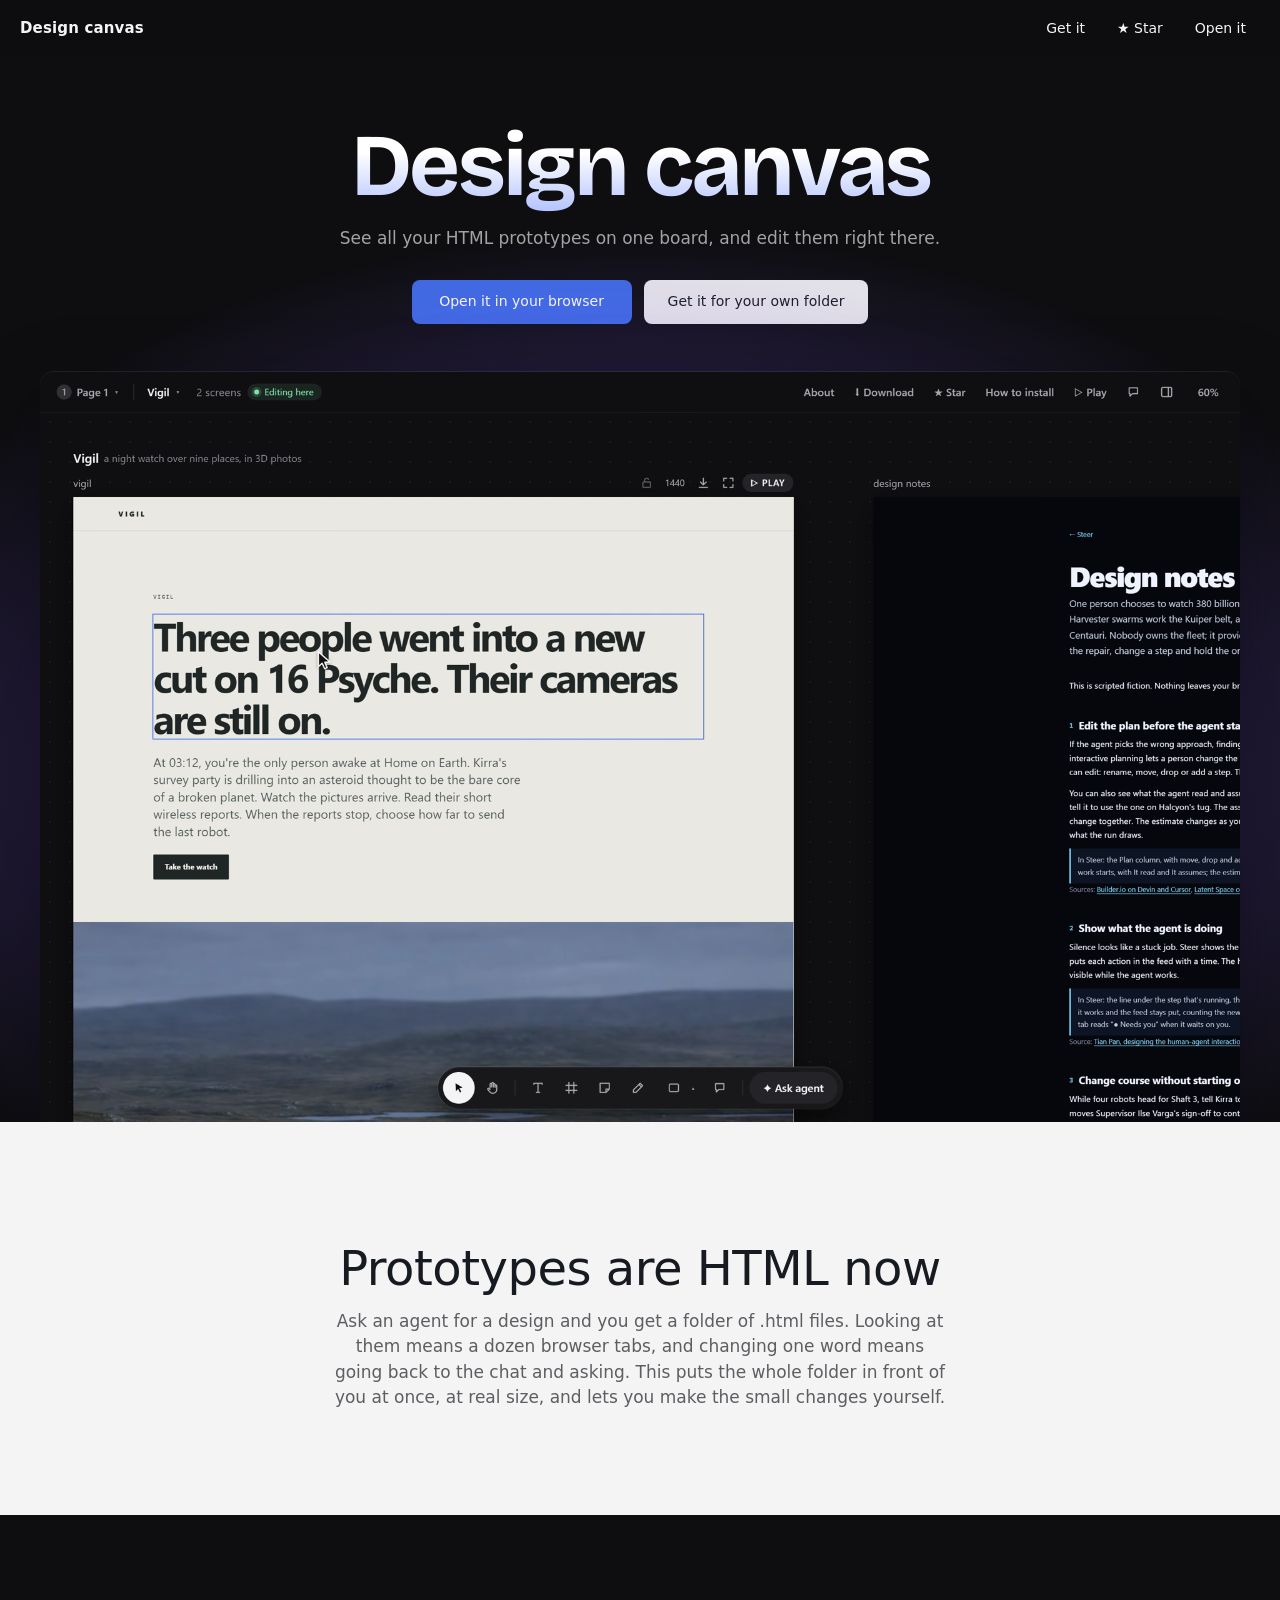
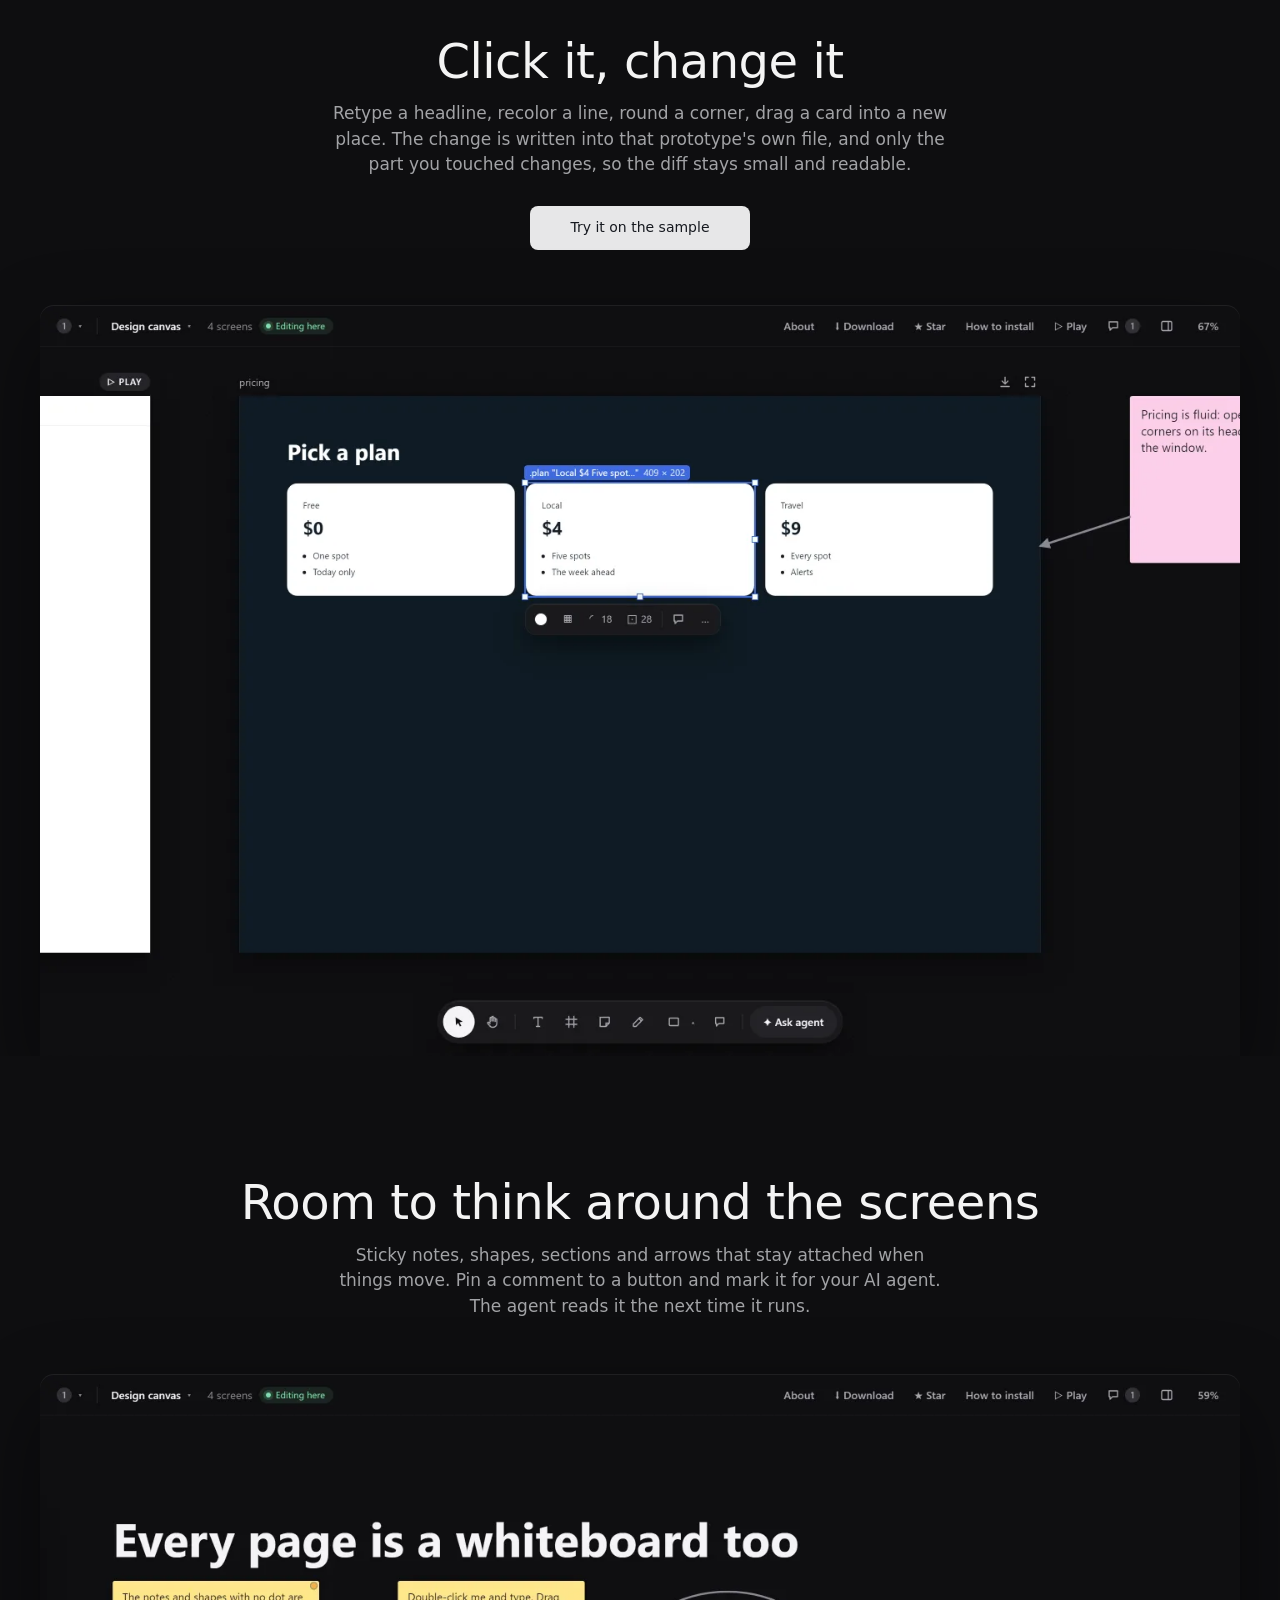
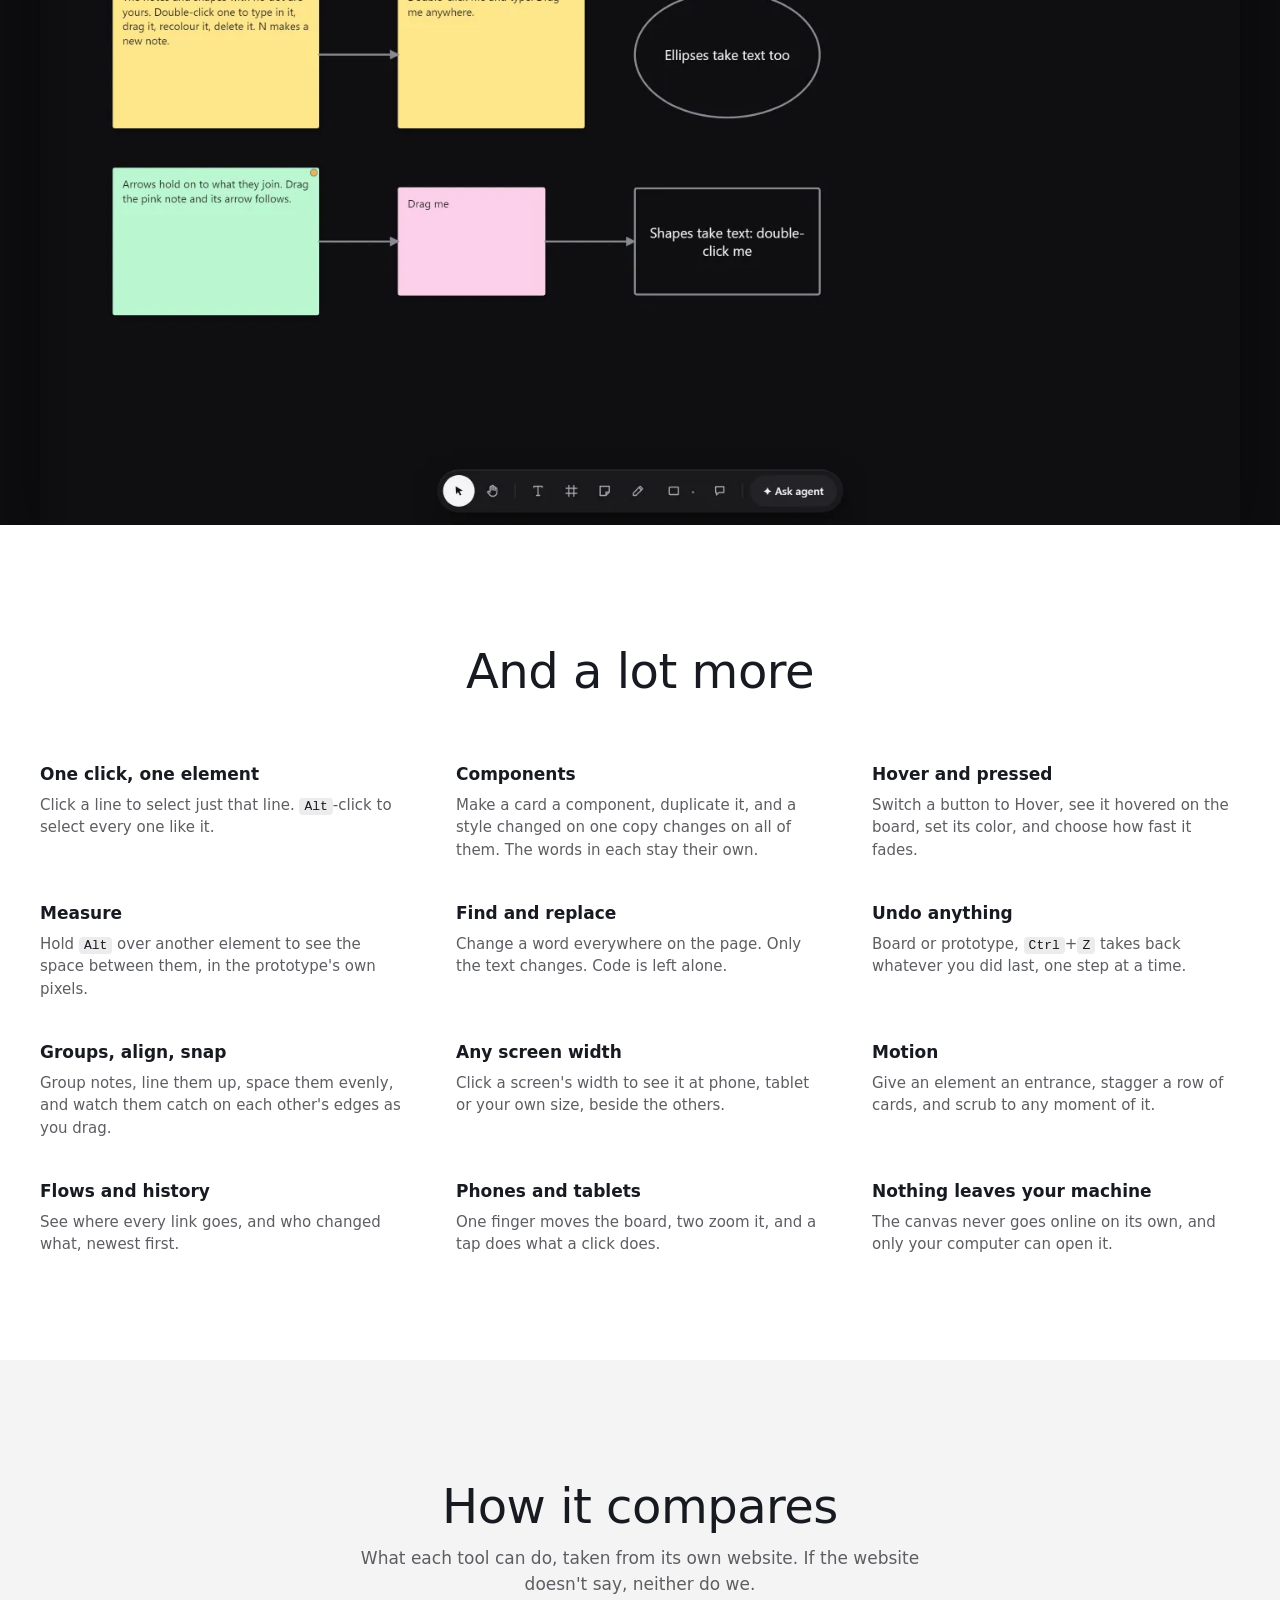
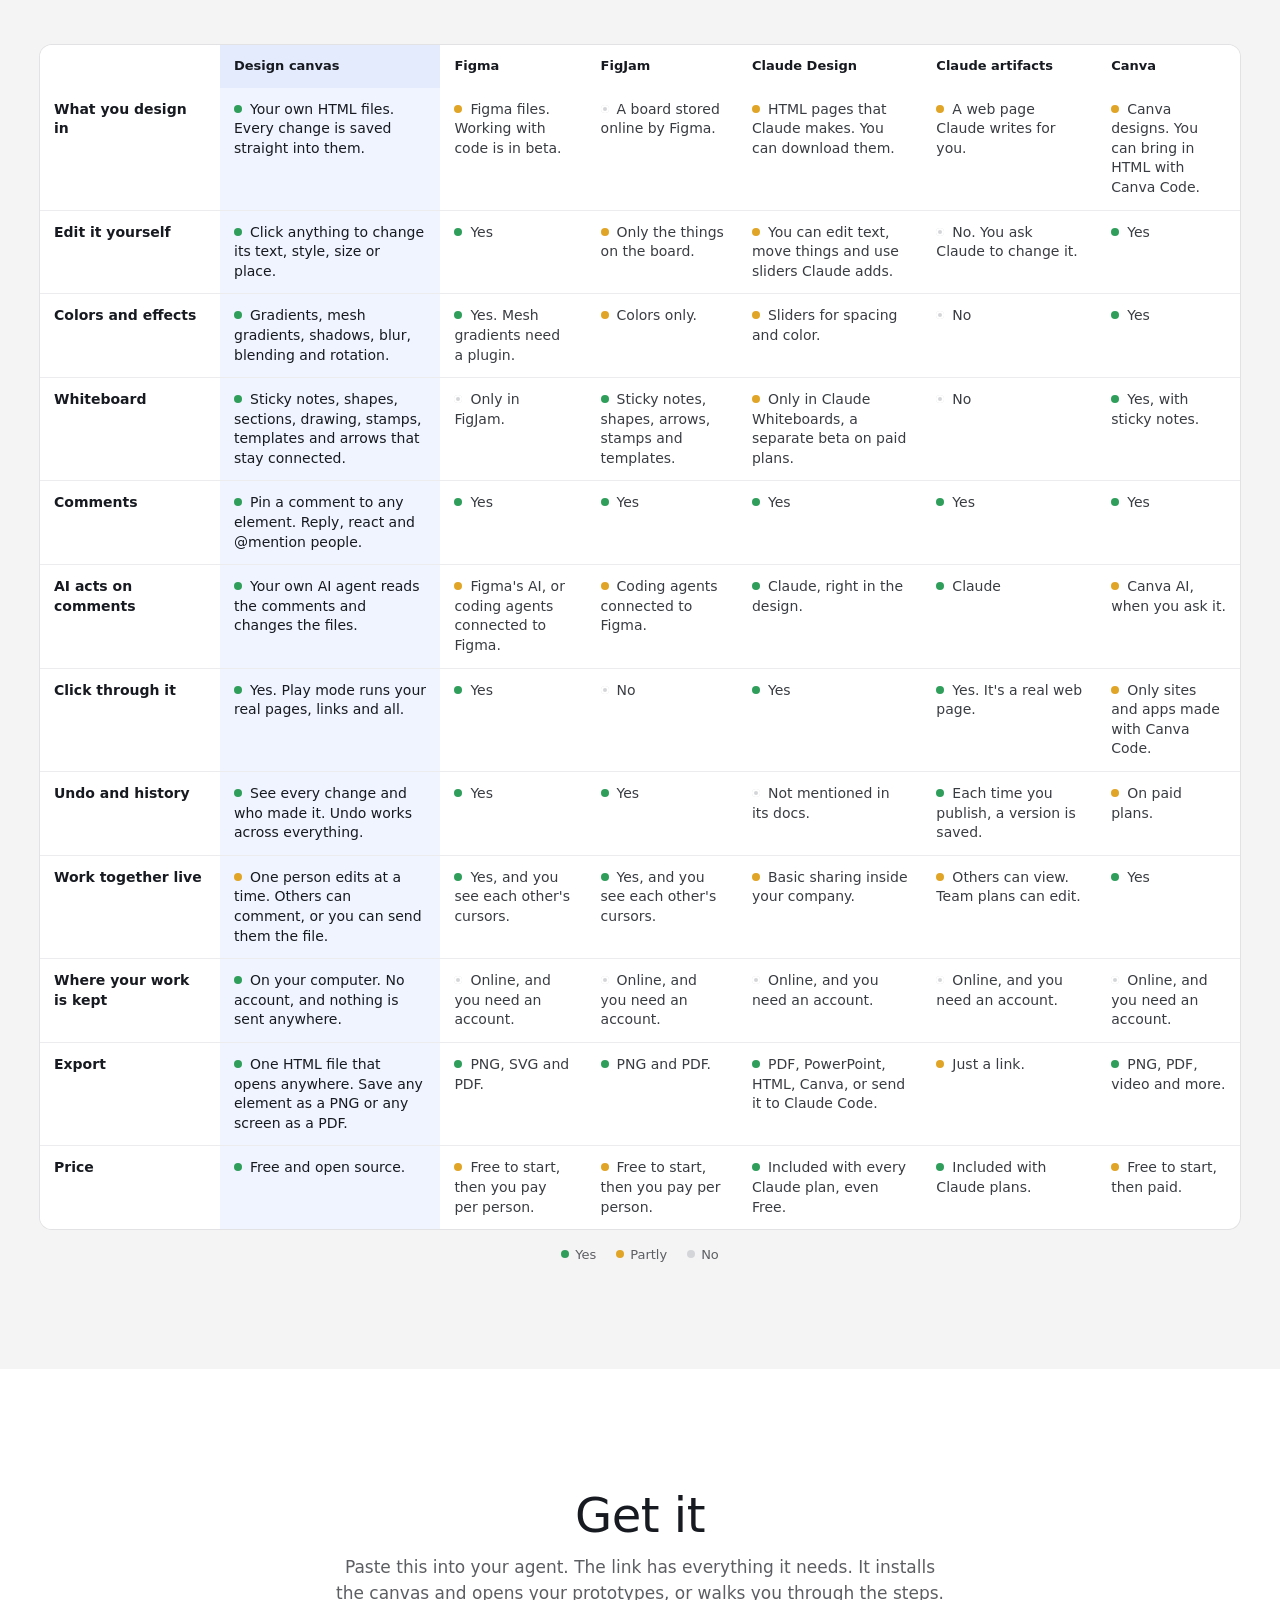
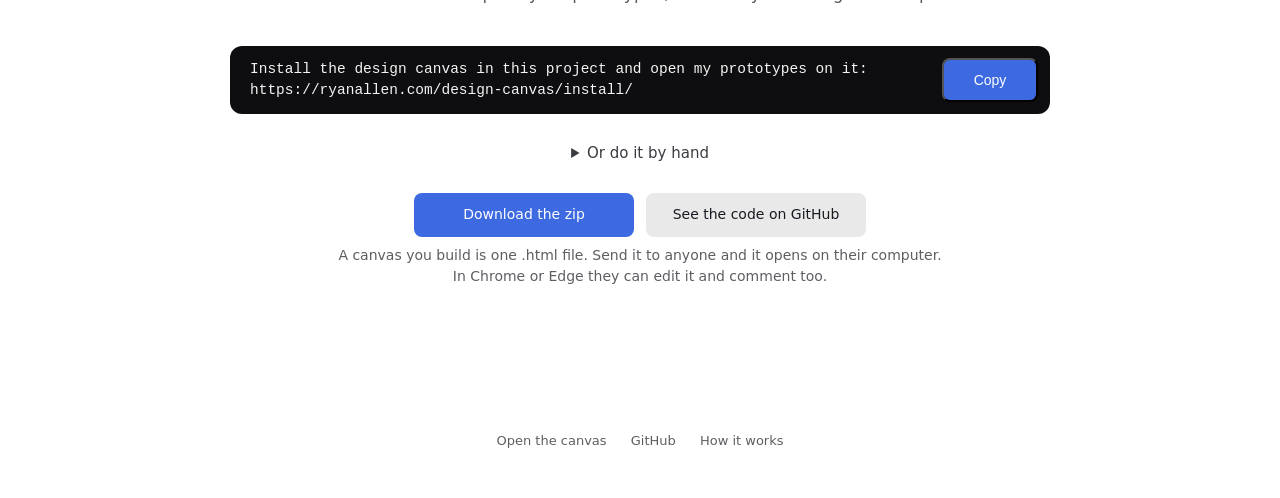
==== index.html @ 78ccfc45 "Landing hero: the opening times the typical frame after loading settles, so a graphics card keeps th" ====
<!doctype html>
<html lang="en">
<head>
<meta charset="utf-8">
<meta name="viewport" content="width=device-width, initial-scale=1, viewport-fit=cover">
<title>Design canvas: every HTML prototype on one board you can edit</title>
<meta name="description" content="See all your HTML prototypes on one board and edit them right there. Every change is saved back into the file. Free and open source.">
<link rel="canonical" href="https://ryanallen.com/design-canvas/">
<meta property="og:type" content="website">
<meta property="og:title" content="Design canvas">
<meta property="og:description" content="See all your HTML prototypes on one board, and edit them right there.">
<meta property="og:url" content="https://ryanallen.com/design-canvas/">
<meta property="og:image" content="https://ryanallen.com/design-canvas/landing/hero-1440.webp">
<meta name="twitter:card" content="summary_large_image">
<meta name="theme-color" content="#0e0e10">
<link rel="preload" as="font" type="font/woff2" href="landing/heading.woff2" crossorigin>
<link rel="preload" as="image" href="landing/hero-1440.webp" imagesrcset="landing/hero-1440.webp 1440w, landing/hero-2880.webp 2880w" imagesizes="(max-width: 1200px) 100vw, 1200px" fetchpriority="high">
<script>
  // Links made before the canvas moved to /play/ opened it on a page (#page=…): they still do.
  if (/^#page=/.test(location.hash)) location.replace(`play/${location.hash}`)
  // Copy puts the line for an agent on the clipboard.
  addEventListener('click', (e) => {
    const b = e.target.closest('[data-copy]')
    if (!b) return
    navigator.clipboard.writeText(document.getElementById(b.dataset.copy).textContent).then(() => {
      b.textContent = 'Copied'
      setTimeout(() => { b.textContent = 'Copy' }, 1600)
    })
  })
</script>
<style>
  :root {
    --ink: #171a20; --ink-2: #393c41; --ink-3: #5c5e62; --paper: #ffffff; --paper-2: #f4f4f4;
    --night: #0e0e10; --night-ink: #f4f4f4; --night-ink-2: #a2a3a6; --blue: #3e6ae1;
    --wide: 1200px; --r: 14px;
  }
  * { box-sizing: border-box; }
  html { -webkit-text-size-adjust: 100%; scroll-behavior: smooth; }
  body { margin: 0; font: 16px/1.5 system-ui, -apple-system, "Segoe UI", Roboto, sans-serif; color: var(--ink); background: var(--paper); -webkit-font-smoothing: antialiased; }
  a { color: inherit; }
  img { display: block; max-width: 100%; height: auto; }

  /* The bar: the name on the left, two plain links on the right, nothing else. */
  .bar { position: fixed; inset: 0 0 auto; z-index: 10; display: flex; align-items: center; justify-content: space-between; height: 56px; padding: 0 max(20px, env(safe-area-inset-right)) 0 max(20px, env(safe-area-inset-left)); color: var(--night-ink); background: rgb(14 14 16 / 0.72); backdrop-filter: saturate(1.4) blur(14px); -webkit-backdrop-filter: saturate(1.4) blur(14px); }
  .bar b { font-size: 15px; font-weight: 600; letter-spacing: 0.01em; }
  .bar nav { display: flex; gap: 4px; }
  .bar nav a { padding: 8px 14px; border-radius: 8px; font-size: 14px; font-weight: 500; text-decoration: none; }
  .bar nav a:hover { background: rgb(255 255 255 / 0.1); }
  .bar .star { display: inline-flex; align-items: center; gap: 8px; }
  .bar .star .count { padding: 1px 8px; border-radius: 999px; background: rgb(255 255 255 / 0.14); font-size: 12px; font-weight: 600; font-variant-numeric: tabular-nums; }

  /* Each part of the page fills the screen, words at the top, the picture under them, as a showroom does. */
  .panel { min-height: 100svh; display: flex; flex-direction: column; align-items: center; padding: 120px 20px 0; text-align: center; overflow: hidden; }
  .panel.night { background: var(--night); color: var(--night-ink); }
  .panel.paper { background: var(--paper-2); }
  .panel.short { min-height: auto; padding-bottom: 104px; }
  h1, h2 { margin: 0; font-weight: 500; letter-spacing: -0.01em; }
  h1 { font-size: clamp(40px, 6vw, 64px); line-height: 1.05; }
  h2 { font-size: clamp(32px, 4.4vw, 48px); line-height: 1.1; }
  .say { max-width: 620px; margin: 14px auto 0; font-size: 17px; color: var(--ink-3); }
  .night .say { color: var(--night-ink-2); }
  .acts { display: flex; flex-wrap: wrap; justify-content: center; gap: 12px; margin-top: 28px; }
  .btn { display: inline-flex; align-items: center; justify-content: center; min-width: 220px; height: 44px; padding: 0 24px; border-radius: 8px; font-size: 14px; font-weight: 500; text-decoration: none; transition: background-color 0.2s ease-out; }
  .btn.go { background: var(--blue); color: #fff; }
  .btn.go:hover { background: #3457b1; }
  .btn.calm { background: rgb(255 255 255 / 0.9); color: var(--ink); }
  .btn.calm:hover { background: #fff; }
  .paper .btn.calm, .plain .btn.calm { background: #e9e9ea; }
  .paper .btn.calm:hover, .plain .btn.calm:hover { background: #dedede; }
  .btn:focus-visible, .bar a:focus-visible { outline: 2px solid var(--blue); outline-offset: 3px; }

  /* The canvas itself, as a screen standing at the bottom of the panel. */
  .shot { width: min(var(--wide), 100%); margin: auto auto 0; padding-top: 56px; }
  .shot.first { margin-top: 0; padding-top: 48px; }
  .shot img, .shot video { display: block; height: auto; width: 100%; border-radius: var(--r) var(--r) 0 0; box-shadow: 0 -1px 0 rgb(255 255 255 / 0.08), 0 30px 80px rgb(0 0 0 / 0.45); aspect-ratio: 1440 / 900; background: #121214; }
  .paper .shot img { box-shadow: 0 30px 80px rgb(0 0 0 / 0.18); }

  /* What else it does: short, one line each, in two or three columns. */
  .plain { background: var(--paper); }
  .grid { display: grid; grid-template-columns: repeat(3, 1fr); gap: 40px 48px; width: min(var(--wide), 100%); margin: 64px auto 0; text-align: left; }
  .grid h3 { margin: 0 0 6px; font-size: 17px; font-weight: 600; }
  .grid p { margin: 0; color: var(--ink-3); font-size: 15px; }
  kbd { font: 13px ui-monospace, SFMono-Regular, Consolas, monospace; padding: 1px 5px; border-radius: 4px; background: #ececec; color: var(--ink); }

  /* Getting it: two steps and the command. */
  .steps { width: min(760px, 100%); margin: 48px auto 0; padding: 0; list-style: none; text-align: left; counter-reset: step; }
  .steps li { position: relative; padding: 0 0 28px 44px; counter-increment: step; color: var(--ink-2); }
  .steps li::before { content: counter(step); position: absolute; left: 0; top: 0; width: 28px; height: 28px; border-radius: 50%; background: var(--ink); color: #fff; font-size: 13px; font-weight: 600; display: grid; place-items: center; }
  .steps b { display: block; color: var(--ink); font-weight: 600; margin-bottom: 6px; }
  pre { margin: 8px 0 0; padding: 14px 16px; border-radius: 10px; background: var(--night); color: var(--night-ink); font: 13.5px/1.6 ui-monospace, SFMono-Regular, Consolas, monospace; overflow-x: auto; white-space: pre; }
  .fine { margin: 8px auto 0; max-width: 620px; color: var(--ink-3); font-size: 14px; }
  /* The one line to give an agent, and its Copy button. */
  .paste { width: min(820px, 100%); margin: 40px auto 0; display: flex; align-items: center; gap: 12px; padding: 12px 12px 12px 20px; border-radius: 12px; background: var(--night); text-align: left; }
  .paste code { flex: 1; min-width: 0; color: var(--night-ink); font: 14.5px/1.5 ui-monospace, SFMono-Regular, Consolas, monospace; overflow-wrap: anywhere; }
  .paste .btn.copy { min-width: 96px; flex: none; }
  .byhand { width: min(760px, 100%); margin: 28px auto 0; text-align: left; color: var(--ink-2); }
  .byhand summary { cursor: pointer; text-align: center; font-size: 15px; color: var(--ink-2); }
  .byhand .steps { margin-top: 24px; }
  @media (max-width: 640px) { .paste { flex-direction: column; align-items: stretch; } }

  /* Beside the others: a table that scrolls sideways on its own on a phone, the canvas's column first and marked. */
  .compare { width: min(var(--wide), 100%); margin: 48px auto 0; overflow-x: auto; -webkit-overflow-scrolling: touch; text-align: left; border-radius: 12px; background: var(--paper); box-shadow: 0 0 0 1px #e2e2e4; }
  .compare table { width: 100%; min-width: 980px; border-collapse: collapse; font-size: 14px; line-height: 1.4; }
  .compare th, .compare td { padding: 12px 14px; vertical-align: top; border-bottom: 1px solid #ececee; }
  .compare tr:last-child th, .compare tr:last-child td { border-bottom: 0; }
  .compare thead th { position: sticky; top: 0; background: var(--paper); font-size: 13px; font-weight: 600; color: var(--ink); white-space: nowrap; }
  .compare tbody th { width: clamp(116px, 15vw, 180px); font-weight: 600; color: var(--ink); background: var(--paper); position: sticky; left: 0; }
  .compare td { color: var(--ink-2); }
  .compare .us { background: #f0f4fe; color: var(--ink); }
  .compare thead .us { background: #e4ebfc; }
  .compare td::before { content: ""; display: inline-block; width: 8px; height: 8px; margin-right: 8px; border-radius: 50%; vertical-align: 1px; background: #c9cacd; }
  .compare td.y::before { background: #2f9e5b; }
  .compare td.p::before { background: #e0a526; }
  .compare td.n::before { background: #d4d5d8; box-shadow: inset 0 0 0 2px #fff; }
  .sr { position: absolute; width: 1px; height: 1px; overflow: hidden; clip-path: inset(50%); white-space: nowrap; }
  .key { display: flex; flex-wrap: wrap; justify-content: center; gap: 8px 20px; margin: 16px auto 0; font-size: 13px; color: var(--ink-3); }
  .key span::before { content: ""; display: inline-block; width: 8px; height: 8px; margin-right: 6px; border-radius: 50%; vertical-align: 1px; }
  .key .y::before { background: #2f9e5b; } .key .p::before { background: #e0a526; } .key .n::before { background: #d4d5d8; }

  footer { padding: 40px 20px 48px; text-align: center; font-size: 13px; color: var(--ink-3); background: var(--paper); }
  footer a { margin: 0 10px; text-decoration: none; }
  footer a:hover { text-decoration: underline; }

  @media (max-width: 900px) { .grid { grid-template-columns: repeat(2, 1fr); } }
  @media (max-width: 640px) {
    .grid { grid-template-columns: 1fr; gap: 28px; }
    .bar nav a.wide-only { display: none; }
    /* A phone shows the picture small: each part is as tall as what is in it, not a whole screen. */
    .panel { min-height: auto; padding-top: 88px; }
    .panel.short { padding-bottom: 72px; }
    .btn { min-width: 0; flex: 1 1 100%; max-width: 360px; }
    .shot { padding-top: 40px; width: calc(100% + 40px); margin-left: -20px; margin-right: -20px; }
    .shot img, .shot video { border-radius: 10px 10px 0 0; }
  }
  /* The hero: a glow behind the screen, the screen standing up as the page opens and leaning toward the pointer,
     a light across its glass where the pointer is. Only transform and opacity move, so it stays on the GPU. */
  /* The name, in Bricolage Grotesque (SIL Open Font License), cut down to its own letters: 2 KB. */
  @font-face { font-family: "Heading"; src: url("landing/heading.woff2") format("woff2"); font-weight: 700; font-display: swap; }
  .night h1 { font-family: "Heading", system-ui, sans-serif; font-weight: 700; font-size: clamp(48px, 8vw, 88px); letter-spacing: -0.035em; background: linear-gradient(180deg, #fff 30%, #9fb3ff); -webkit-background-clip: text; background-clip: text; color: transparent; padding: 0 0.05em 0.18em; margin-bottom: -0.18em; }
  .rise { animation: rise 0.9s cubic-bezier(0.2, 0.7, 0.2, 1) both; }
  .rise.d1 { animation-delay: 0.08s; }
  .rise.d2 { animation-delay: 0.16s; }
  @keyframes rise { from { opacity: 0; transform: translateY(18px); } }
  .shot.first { position: relative; perspective: 1800px; }
  .shot.first::before { content: ""; position: absolute; left: -20%; right: -20%; top: -12%; bottom: -40%; background: radial-gradient(closest-side at 50% 45%, rgb(62 106 225 / 0.7), rgb(130 90 255 / 0.28) 55%, transparent); pointer-events: none; }
  .fx .shot.first::before { animation: breathe 7s ease-in-out infinite alternate; }
  @keyframes breathe { from { opacity: 0.65; transform: scale(0.94); } to { opacity: 1; transform: scale(1.04); } }
  .stage { position: relative; transform-origin: 50% 100%; transform-style: preserve-3d; animation: stand 1.6s cubic-bezier(0.16, 0.8, 0.2, 1) both; }
  @keyframes stand { from { opacity: 0; transform: translateY(80px) rotateX(28deg) scale(0.92); } }
  .tilt { position: relative; transform: rotateX(var(--rx, 0deg)) rotateY(var(--ry, 0deg)); transition: transform 0.6s cubic-bezier(0.2, 0.7, 0.2, 1); will-change: transform; }
  .glare { position: absolute; inset: 0; overflow: hidden; border-radius: var(--r) var(--r) 0 0; pointer-events: none; opacity: 0; transition: opacity 0.5s; }
  .glare::after { content: ""; position: absolute; left: -50%; top: -50%; width: 100%; aspect-ratio: 1; background: radial-gradient(closest-side, rgb(255 255 255 / 0.16), transparent); transform: translate(var(--gx, 50%), var(--gy, 0%)); }
  .fx .night:hover .glare { opacity: 1; }
  /* A browser too slow at it (one drawing without the graphics card) is shown the page still, at once. */
  .calm .rise, .calm .stage, .calm .shot.first::before { animation: none; }
  @media (prefers-reduced-motion: reduce) { html { scroll-behavior: auto; } .btn { transition: none; } .rise, .stage, .shot.first::before { animation: none; } .tilt { transform: none; } .glare { display: none; } }
  @media (hover: none) { .glare { display: none; } }
</style>
</head>
<body>
<header class="bar">
  <b>Design canvas</b>
  <nav aria-label="Site">
    <a href="#get">Get it</a>
    <a class="star" href="https://github.com/ryanallen/design-canvas" aria-label="Star it on GitHub">★ Star<span class="count" hidden></span></a>
    <a href="play/">Open it</a>
  </nav>
</header>
<script>
  // The stars it has on GitHub, live; without an answer the link still reads ★ Star.
  fetch('https://api.github.com/repos/ryanallen/design-canvas').then((r) => (r.ok ? r.json() : null)).then((repo) => {
    const n = repo?.stargazers_count
    if (typeof n !== 'number') return
    const c = document.querySelector('.bar .star .count')
    c.textContent = n.toLocaleString()
    c.hidden = false
    c.parentElement.setAttribute('aria-label', `Star it on GitHub: ${n} stars`)
  }).catch(() => {})
</script>

<main>
  <section class="panel night" aria-labelledby="top">
    <h1 id="top" class="rise">Design canvas</h1>
    <p class="say rise d1">See all your HTML prototypes on one board, and edit them right there.</p>
    <div class="acts rise d2">
      <a class="btn go" href="play/">Open it in your browser</a>
      <a class="btn calm" href="#get">Get it for your own folder</a>
    </div>
    <div class="shot first">
      <div class="stage"><div class="tilt"><video autoplay muted loop playsinline preload="auto" width="1440" height="900" poster="landing/hero-1440.webp" aria-label="The canvas at work on Vigil: a pointer selects the page's headline on the board and retypes it to Their cameras are still on, adds a sticky note beside it, leaves a comment on Take the watch, then plays the page at full size and draws a slow figure of eight over its photo of a lone house at night, the 3D photo turning to follow the pointer, before going back to the board"><source src="landing/hero.webm" type="video/webm"></video><span class="glare"></span></div></div>
      <script>
        {
          const v = document.querySelector('.shot.first video')
          if (matchMedia('(prefers-reduced-motion: reduce)').matches) { v.removeAttribute('autoplay'); v.pause(); v.controls = true }
          // With a mouse, the screen leans toward the pointer and the light follows it, once a frame at most.
          // The screen standing up is timed: a browser drawing without the graphics card, slow at this, has every
          // movement stopped there and is shown the page still. Where it keeps up, a mouse makes
          // the screen lean toward it, and if the lean falls behind later, it stops.
          else {
            const hero = document.querySelector('.panel.night')
            const tilt = hero.querySelector('.tilt')
            let x = 0, y = 0, queued = false, last = 0
            const gaps = []
            // Slow: one frame in five or more taking over 25 ms.
            const slow = () => gaps.filter((g) => g > 25).length * 5 >= gaps.length
            const off = () => { document.documentElement.classList.remove('fx'); document.documentElement.classList.add('calm'); hero.removeEventListener('pointermove', move); for (const k of ['--rx', '--ry']) tilt.style.setProperty(k, '0deg') }
            // While it leans, 30 frames in a row are timed now and then (the lean is easing all the while).
            let metering = false, metered = 0
            const meter = (now) => {
              if (last) gaps.push(now - last)
              last = now
              if (gaps.length < 30) return requestAnimationFrame(meter)
              metering = false
              metered = now
              if (slow()) off()
            }
            const move = (e) => {
              x = e.clientX; y = e.clientY
              if (!queued) { queued = true; requestAnimationFrame(draw) }
              if (!metering && performance.now() - metered > 3000) { metering = true; gaps.length = 0; last = 0; requestAnimationFrame(meter) }
            }
            // The first six frames, busy with the page loading, are passed over; then a quarter second is timed. Calm when
            // a frame typically takes over 19 ms (a browser without the graphics card takes about 21 where it would take
            // 7) or one in five takes over 25.
            let begun = 0, skip = 6
            const probe = (now) => {
              if (skip > 0) { skip--; return requestAnimationFrame(probe) }
              if (last) gaps.push(now - last)
              last = now
              begun ||= now
              if (now - begun < 250) return requestAnimationFrame(probe)
              const g = [...gaps].sort((p, q) => p - q)
              if (g[Math.floor(g.length / 2)] > 19 || slow()) return document.documentElement.classList.add('calm')
              document.documentElement.classList.add('fx')
              if (matchMedia('(hover: hover) and (pointer: fine)').matches) hero.addEventListener('pointermove', move)
            }
            requestAnimationFrame(probe)
            const draw = (now) => {
              queued = false
              const r = tilt.getBoundingClientRect()
              const nx = Math.max(-1, Math.min(1, (x - r.left) / r.width * 2 - 1))
              const ny = Math.max(-1, Math.min(1, (y - r.top) / r.height * 2 - 1))
              tilt.style.setProperty('--ry', `${(nx * 9).toFixed(2)}deg`)
              tilt.style.setProperty('--rx', `${(-ny * 6).toFixed(2)}deg`)
              tilt.style.setProperty('--gx', `${((nx + 1) * 50).toFixed(1)}%`)
              tilt.style.setProperty('--gy', `${((ny + 1) * 50).toFixed(1)}%`)
            }
            hero.addEventListener('pointerleave', () => { for (const k of ['--rx', '--ry']) tilt.style.setProperty(k, '0deg') })
          }
        }
      </script>
    </div>
  </section>

  <section class="panel paper short" aria-labelledby="why">
    <h2 id="why">Prototypes are HTML now</h2>
    <p class="say">Ask an agent for a design and you get a folder of .html files. Looking at them means a dozen browser tabs, and changing one word means going back to the chat and asking. This puts the whole folder in front of you at once, at real size, and lets you make the small changes yourself.</p>
  </section>

  <section class="panel night" aria-labelledby="edit">
    <h2 id="edit">Click it, change it</h2>
    <p class="say">Retype a headline, recolor a line, round a corner, drag a card into a new place. The change is written into that prototype's own file, and only the part you touched changes, so the diff stays small and readable.</p>
    <div class="acts">
      <a class="btn calm" href="play/#page=design%20canvas">Try it on the sample</a>
    </div>
    <div class="shot">
      <img src="landing/edit-1440.webp" srcset="landing/edit-1440.webp 1440w, landing/edit-2880.webp 2880w" sizes="(max-width: 1200px) 100vw, 1200px" width="1440" height="900" alt="A headline selected inside a prototype, with the text toolbar above it and its size, layout and type settings in the panel on the right" loading="lazy" decoding="async">
    </div>
  </section>

  <section class="panel night" aria-labelledby="think">
    <h2 id="think">Room to think around the screens</h2>
    <p class="say">Sticky notes, shapes, sections and arrows that stay attached when things move. Pin a comment to a button and mark it for your AI agent. The agent reads it the next time it runs.</p>
    <div class="shot">
      <img src="landing/whiteboard-1440.webp" srcset="landing/whiteboard-1440.webp 1440w, landing/whiteboard-2880.webp 2880w" sizes="(max-width: 1200px) 100vw, 1200px" width="1440" height="900" alt="Sticky notes, an ellipse and a rectangle joined by arrows on the board" loading="lazy" decoding="async">
    </div>
  </section>

  <section class="panel plain short" aria-labelledby="more">
    <h2 id="more">And a lot more</h2>
    <div class="grid">
      <div><h3>One click, one element</h3><p>Click a line to select just that line. <kbd>Alt</kbd>-click to select every one like it.</p></div>
      <div><h3>Components</h3><p>Make a card a component, duplicate it, and a style changed on one copy changes on all of them. The words in each stay their own.</p></div>
      <div><h3>Hover and pressed</h3><p>Switch a button to Hover, see it hovered on the board, set its color, and choose how fast it fades.</p></div>
      <div><h3>Measure</h3><p>Hold <kbd>Alt</kbd> over another element to see the space between them, in the prototype's own pixels.</p></div>
      <div><h3>Find and replace</h3><p>Change a word everywhere on the page. Only the text changes. Code is left alone.</p></div>
      <div><h3>Undo anything</h3><p>Board or prototype, <kbd>Ctrl</kbd>+<kbd>Z</kbd> takes back whatever you did last, one step at a time.</p></div>
      <div><h3>Groups, align, snap</h3><p>Group notes, line them up, space them evenly, and watch them catch on each other's edges as you drag.</p></div>
      <div><h3>Any screen width</h3><p>Click a screen's width to see it at phone, tablet or your own size, beside the others.</p></div>
      <div><h3>Motion</h3><p>Give an element an entrance, stagger a row of cards, and scrub to any moment of it.</p></div>
      <div><h3>Flows and history</h3><p>See where every link goes, and who changed what, newest first.</p></div>
      <div><h3>Phones and tablets</h3><p>One finger moves the board, two zoom it, and a tap does what a click does.</p></div>
      <div><h3>Nothing leaves your machine</h3><p>The canvas never goes online on its own, and only your computer can open it.</p></div>
    </div>
  </section>

  <section class="panel paper short" id="compare" aria-labelledby="beside">
    <h2 id="beside">How it compares</h2>
    <p class="say">What each tool can do, taken from its own website. If the website doesn't say, neither do we.</p>
    <div class="compare" role="region" aria-labelledby="beside" tabindex="0">
      <table>
        <thead>
          <tr><th scope="col"><span class="sr">Feature</span></th><th scope="col" class="us">Design canvas</th><th scope="col">Figma</th><th scope="col">FigJam</th><th scope="col">Claude Design</th><th scope="col">Claude artifacts</th><th scope="col">Canva</th></tr>
        </thead>
        <tbody>
          <tr><th scope="row">What you design in</th><td class="us y">Your own HTML files. Every change is saved straight into them.</td><td class="p">Figma files. Working with code is in beta.</td><td class="n">A board stored online by Figma.</td><td class="p">HTML pages that Claude makes. You can download them.</td><td class="p">A web page Claude writes for you.</td><td class="p">Canva designs. You can bring in HTML with Canva Code.</td></tr>
          <tr><th scope="row">Edit it yourself</th><td class="us y">Click anything to change its text, style, size or place.</td><td class="y">Yes</td><td class="p">Only the things on the board.</td><td class="p">You can edit text, move things and use sliders Claude adds.</td><td class="n">No. You ask Claude to change it.</td><td class="y">Yes</td></tr>
          <tr><th scope="row">Colors and effects</th><td class="us y">Gradients, mesh gradients, shadows, blur, blending and rotation.</td><td class="y">Yes. Mesh gradients need a plugin.</td><td class="p">Colors only.</td><td class="p">Sliders for spacing and color.</td><td class="n">No</td><td class="y">Yes</td></tr>
          <tr><th scope="row">Whiteboard</th><td class="us y">Sticky notes, shapes, sections, drawing, stamps, templates and arrows that stay connected.</td><td class="n">Only in FigJam.</td><td class="y">Sticky notes, shapes, arrows, stamps and templates.</td><td class="p">Only in Claude Whiteboards, a separate beta on paid plans.</td><td class="n">No</td><td class="y">Yes, with sticky notes.</td></tr>
          <tr><th scope="row">Comments</th><td class="us y">Pin a comment to any element. Reply, react and @mention people.</td><td class="y">Yes</td><td class="y">Yes</td><td class="y">Yes</td><td class="y">Yes</td><td class="y">Yes</td></tr>
          <tr><th scope="row">AI acts on comments</th><td class="us y">Your own AI agent reads the comments and changes the files.</td><td class="p">Figma's AI, or coding agents connected to Figma.</td><td class="p">Coding agents connected to Figma.</td><td class="y">Claude, right in the design.</td><td class="y">Claude</td><td class="p">Canva AI, when you ask it.</td></tr>
          <tr><th scope="row">Click through it</th><td class="us y">Yes. Play mode runs your real pages, links and all.</td><td class="y">Yes</td><td class="n">No</td><td class="y">Yes</td><td class="y">Yes. It's a real web page.</td><td class="p">Only sites and apps made with Canva Code.</td></tr>
          <tr><th scope="row">Undo and history</th><td class="us y">See every change and who made it. Undo works across everything.</td><td class="y">Yes</td><td class="y">Yes</td><td class="n">Not mentioned in its docs.</td><td class="y">Each time you publish, a version is saved.</td><td class="p">On paid plans.</td></tr>
          <tr><th scope="row">Work together live</th><td class="us p">One person edits at a time. Others can comment, or you can send them the file.</td><td class="y">Yes, and you see each other's cursors.</td><td class="y">Yes, and you see each other's cursors.</td><td class="p">Basic sharing inside your company.</td><td class="p">Others can view. Team plans can edit.</td><td class="y">Yes</td></tr>
          <tr><th scope="row">Where your work is kept</th><td class="us y">On your computer. No account, and nothing is sent anywhere.</td><td class="n">Online, and you need an account.</td><td class="n">Online, and you need an account.</td><td class="n">Online, and you need an account.</td><td class="n">Online, and you need an account.</td><td class="n">Online, and you need an account.</td></tr>
          <tr><th scope="row">Export</th><td class="us y">One HTML file that opens anywhere. Save any element as a PNG or any screen as a PDF.</td><td class="y">PNG, SVG and PDF.</td><td class="y">PNG and PDF.</td><td class="y">PDF, PowerPoint, HTML, Canva, or send it to Claude Code.</td><td class="p">Just a link.</td><td class="y">PNG, PDF, video and more.</td></tr>
          <tr><th scope="row">Price</th><td class="us y">Free and open source.</td><td class="p">Free to start, then you pay per person.</td><td class="p">Free to start, then you pay per person.</td><td class="y">Included with every Claude plan, even Free.</td><td class="y">Included with Claude plans.</td><td class="p">Free to start, then paid.</td></tr>
          </tbody>
      </table>
    </div>
    <p class="key"><span class="y">Yes</span><span class="p">Partly</span><span class="n">No</span></p>
  </section>

  <section class="panel plain short" id="get" aria-labelledby="get-it">
    <h2 id="get-it">Get it</h2>
    <p class="say">Paste this into your agent. The link has everything it needs. It installs the canvas and opens your prototypes, or walks you through the steps.</p>
    <div class="paste">
      <code id="ask-agent">Install the design canvas in this project and open my prototypes on it: https://ryanallen.com/design-canvas/install/</code>
      <button type="button" class="btn go copy" data-copy="ask-agent">Copy</button>
    </div>
    <details class="byhand">
      <summary>Or do it by hand</summary>
      <p>It needs Node. There is nothing else to install, no build step and no account.</p>
      <ol class="steps">
        <li><b>Put it in your project</b>As a skill, in the folder your agent reads skills from:<pre>git clone https://github.com/ryanallen/design-canvas .agents/skills/design-canvas</pre></li>
        <li><b>Open a folder of prototypes</b>Double-click <kbd>Design Canvas.cmd</kbd> on Windows or <kbd>Design Canvas.command</kbd> on a Mac and pick the folder. Or from a terminal:<pre>node .agents/skills/design-canvas/scripts/canvas.mjs serve &lt;folder&gt;</pre></li>
      </ol>
    </details>
    <div class="acts">
      <a class="btn go" href="https://github.com/ryanallen/design-canvas/archive/refs/heads/main.zip">Download the zip</a>
      <a class="btn calm" href="https://github.com/ryanallen/design-canvas">See the code on GitHub</a>
    </div>
    <p class="fine">A canvas you build is one .html file. Send it to anyone and it opens on their computer. In Chrome or Edge they can edit it and comment too.</p>
  </section>
</main>

<footer>
  <a href="play/">Open the canvas</a>
  <a href="https://github.com/ryanallen/design-canvas">GitHub</a>
  <a href="https://github.com/ryanallen/design-canvas/blob/main/SKILL.md">How it works</a>
</footer>
</body>
</html>
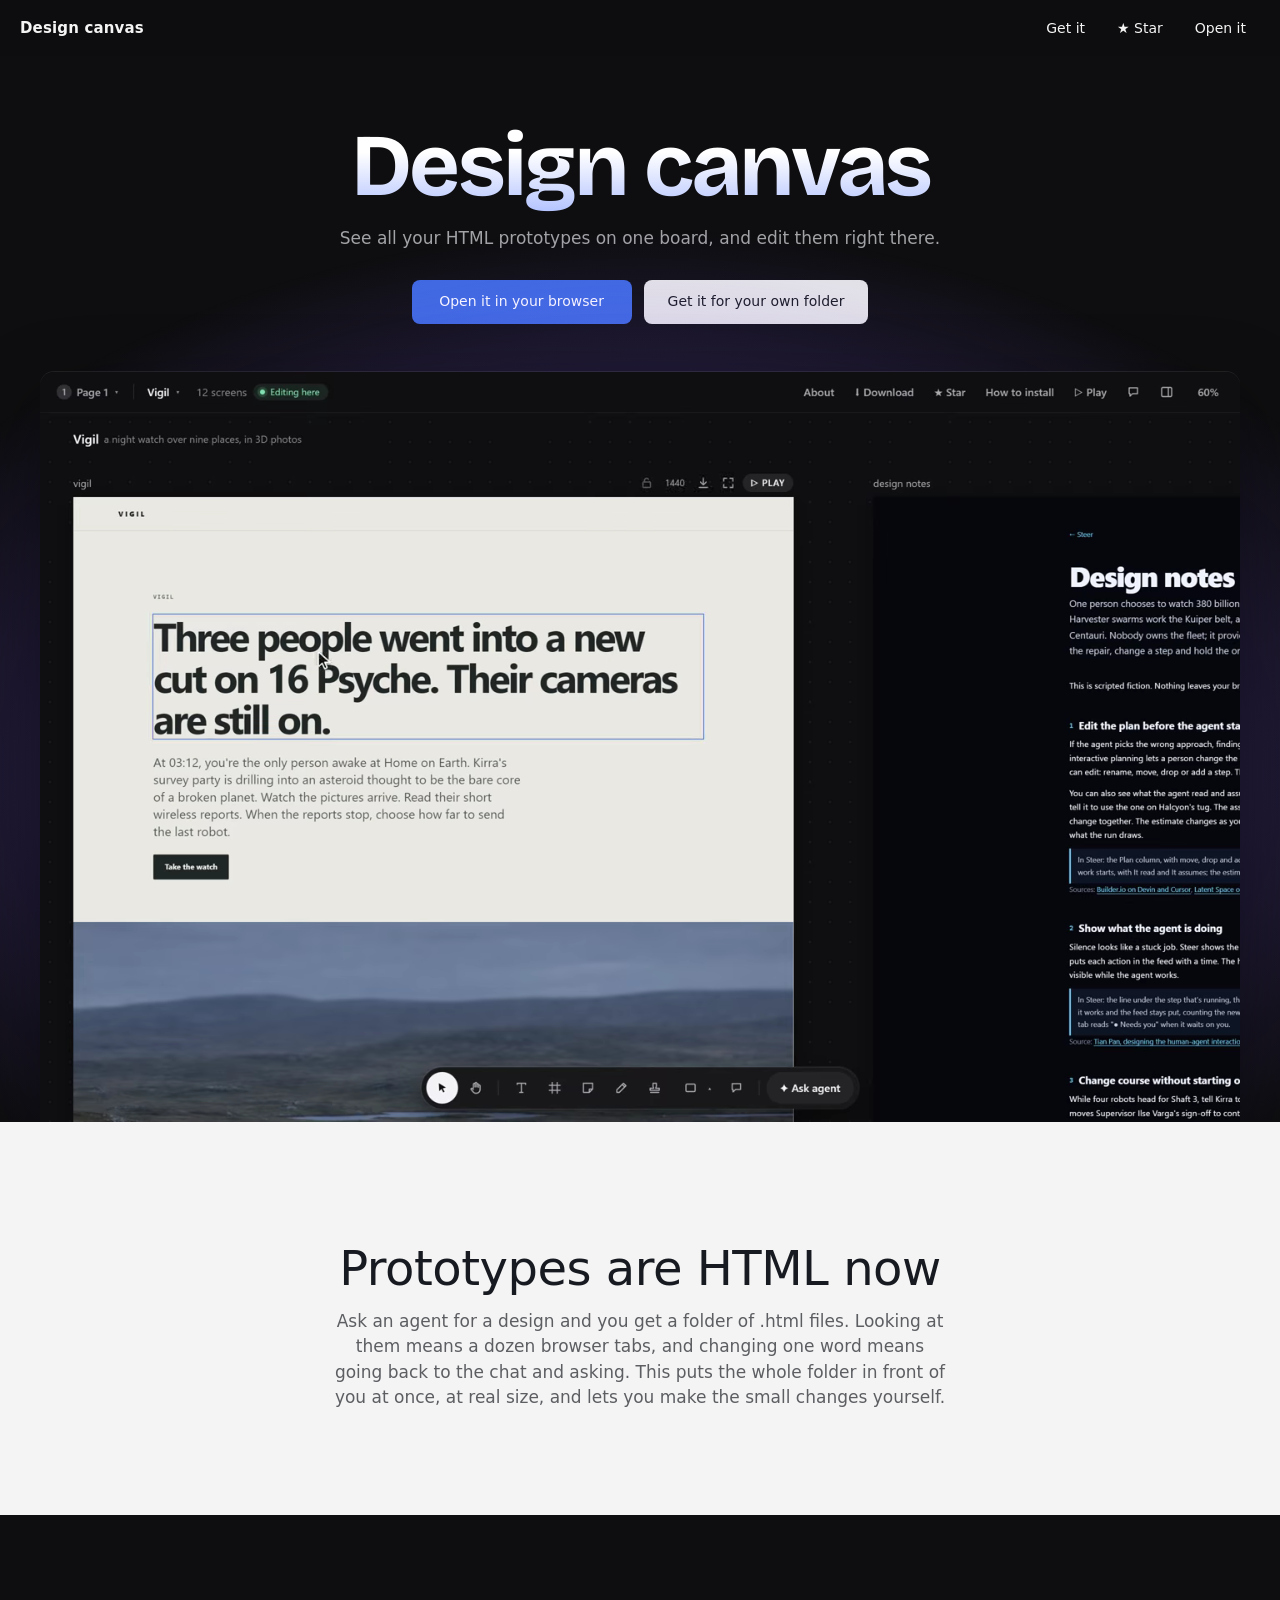
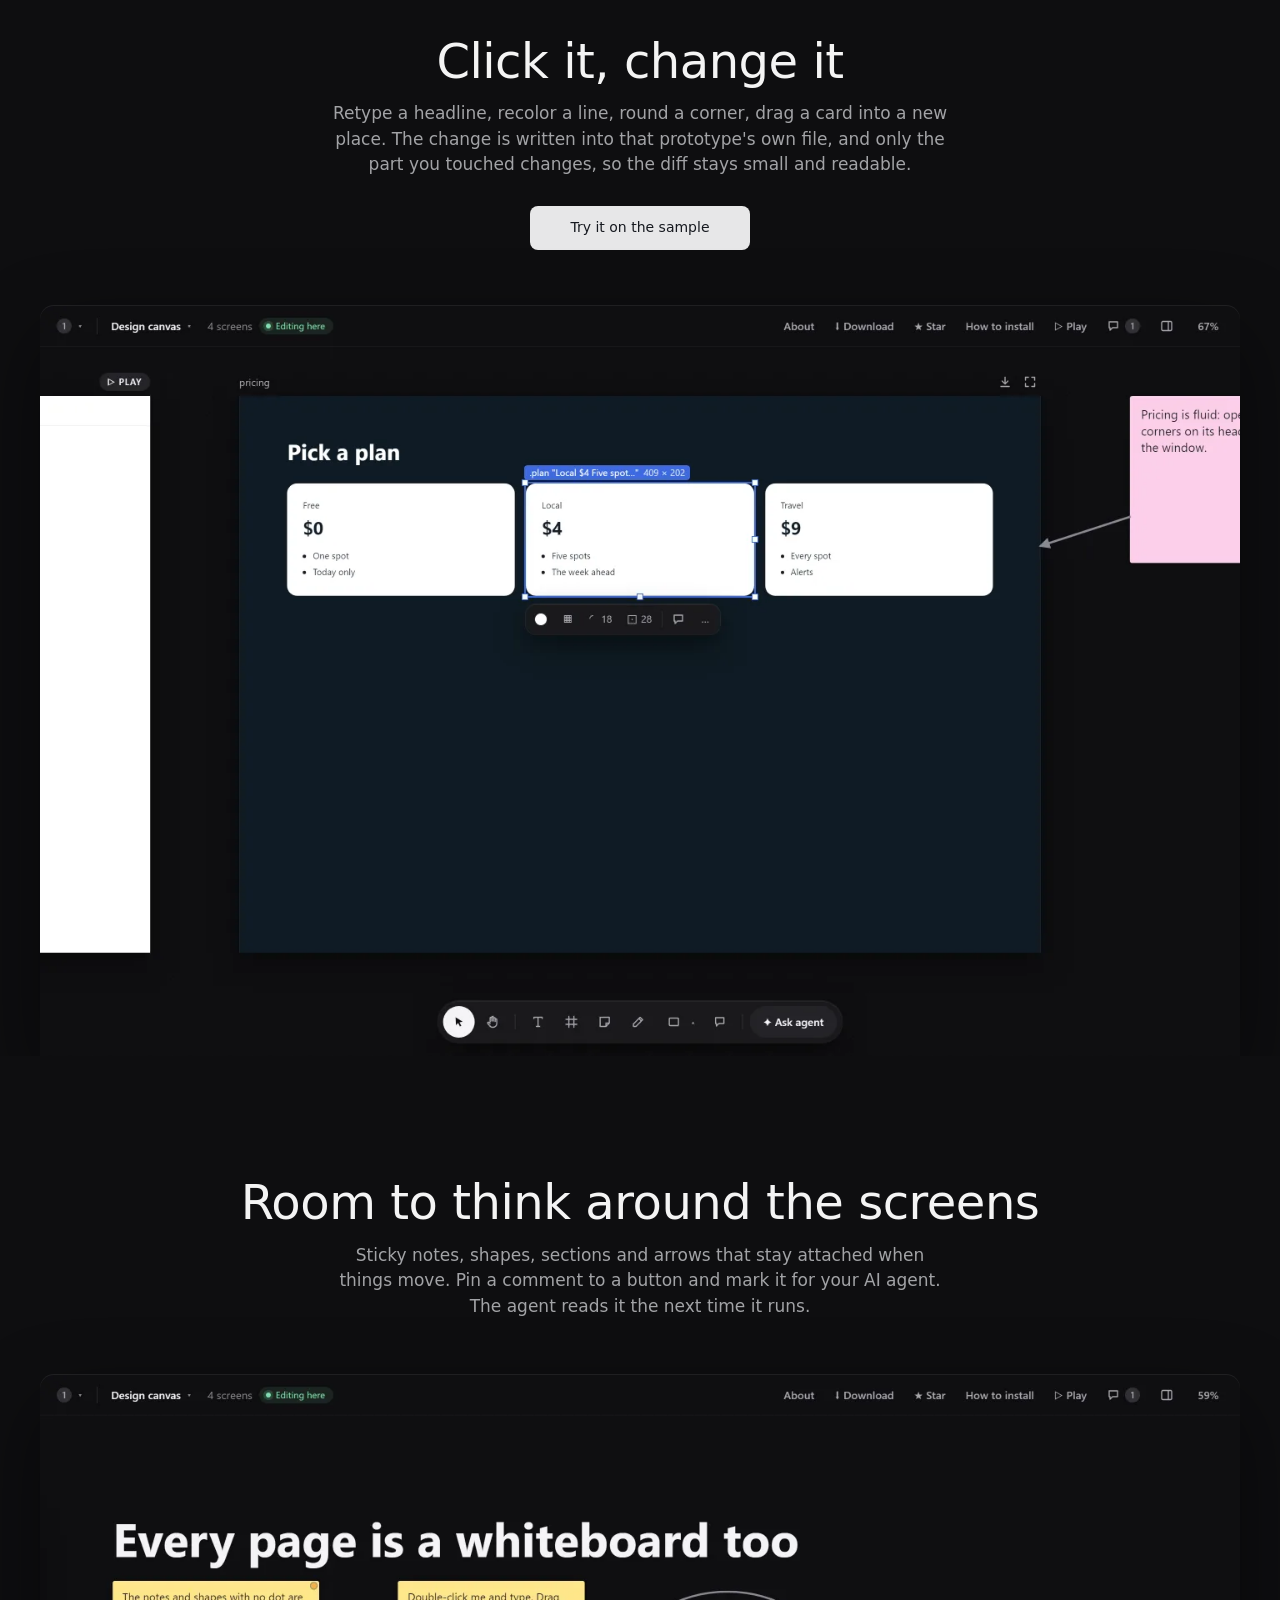
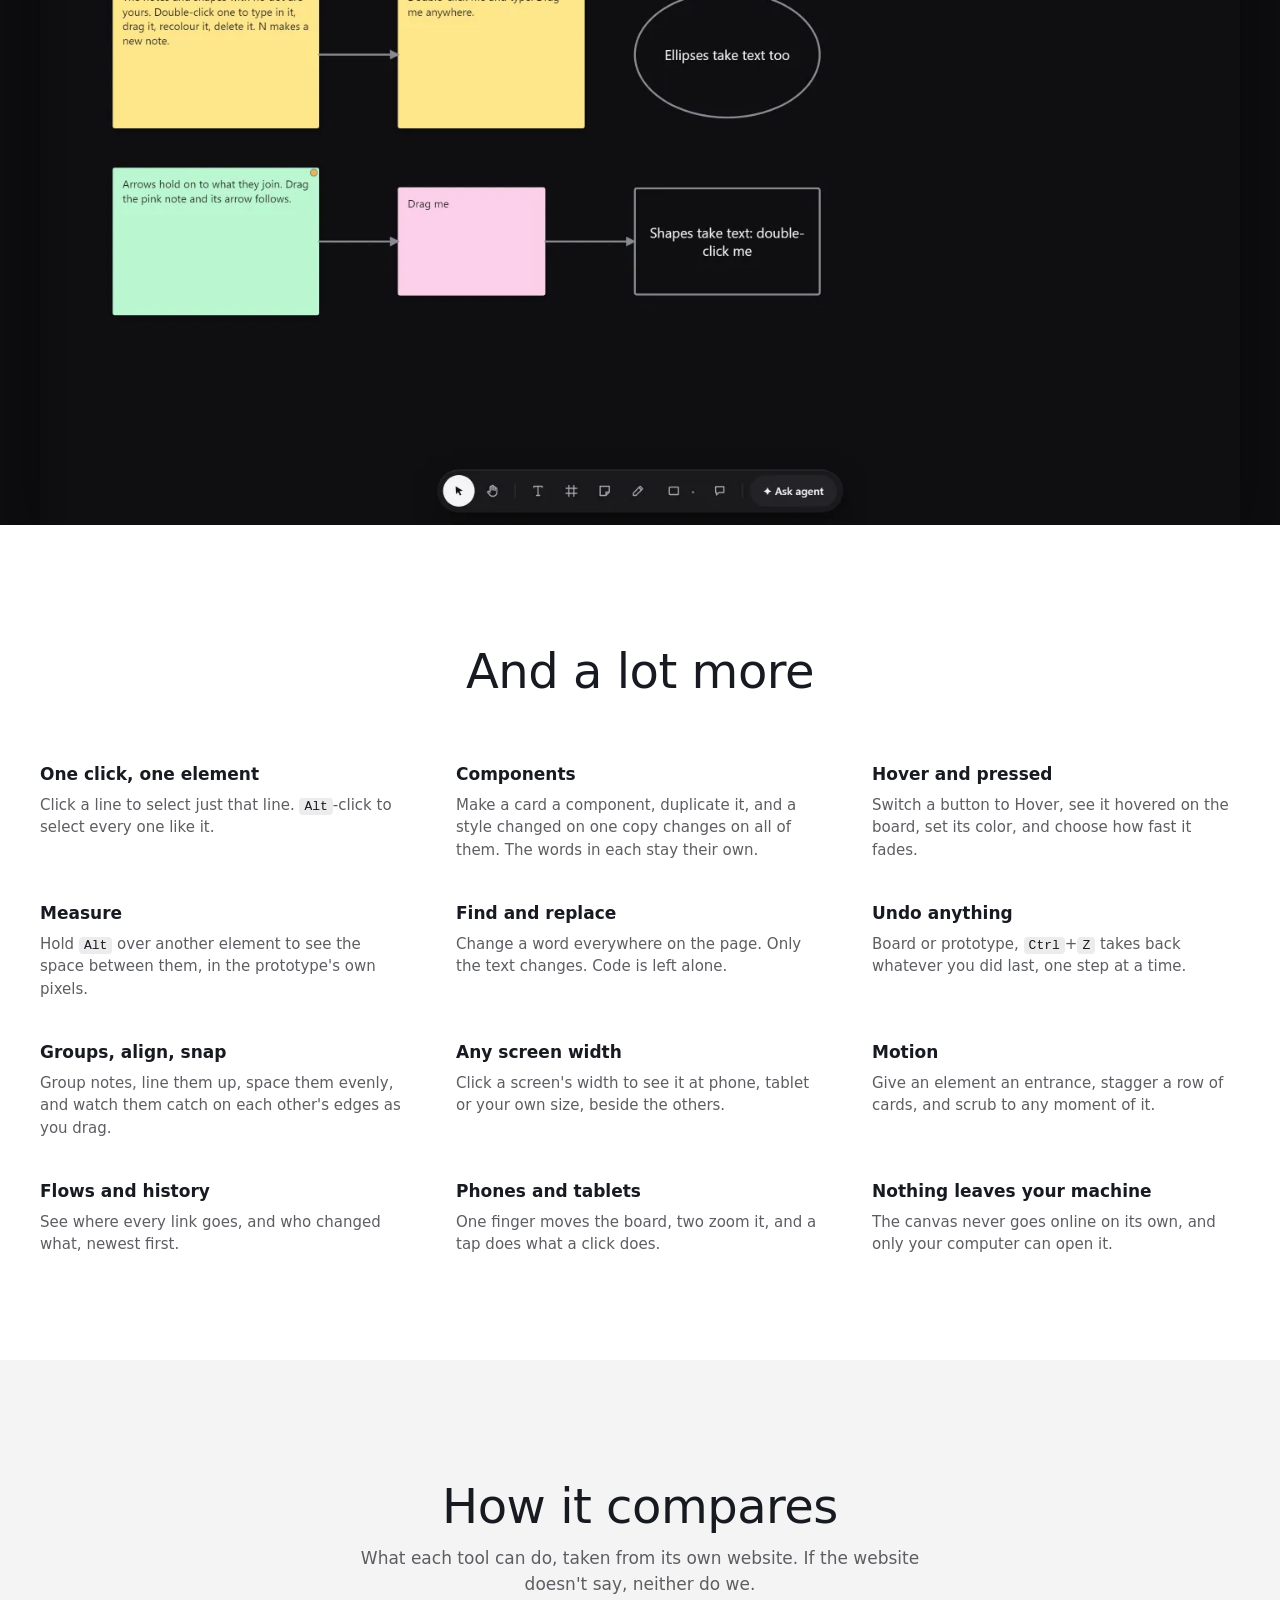
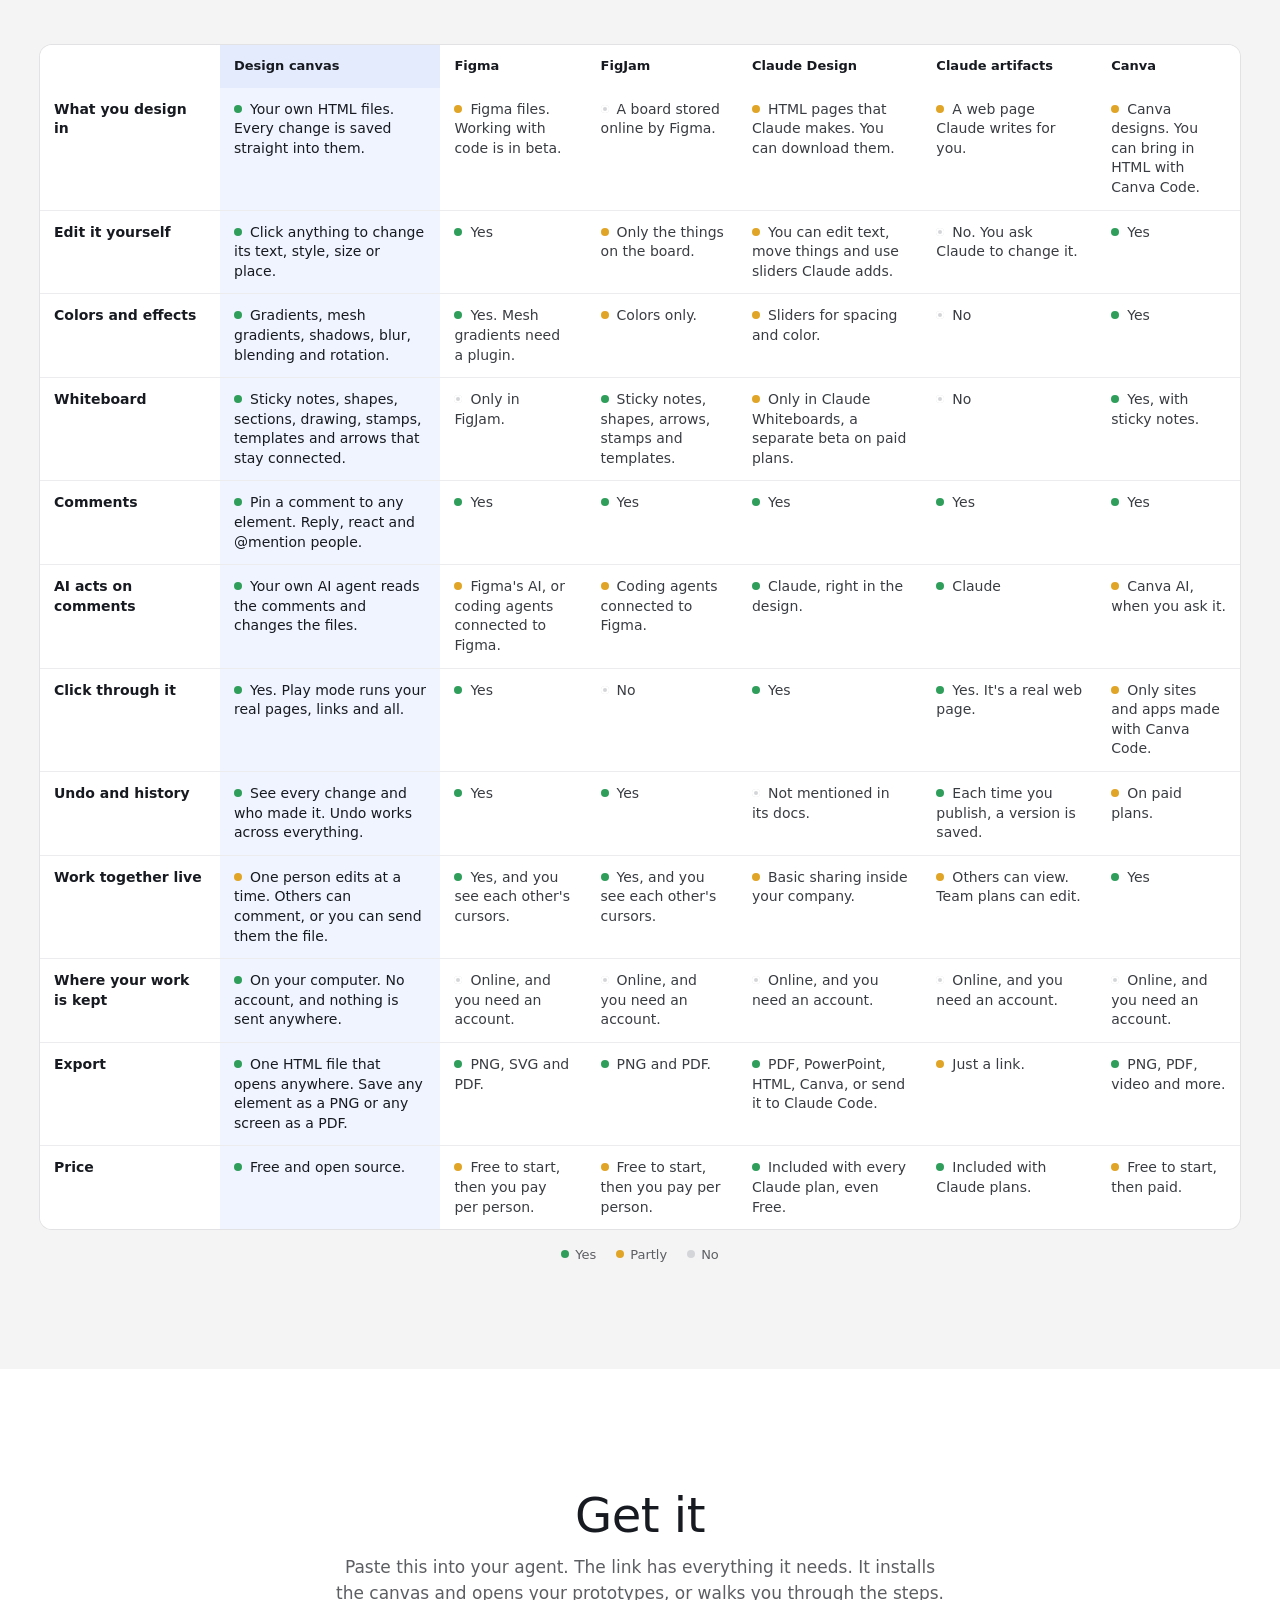
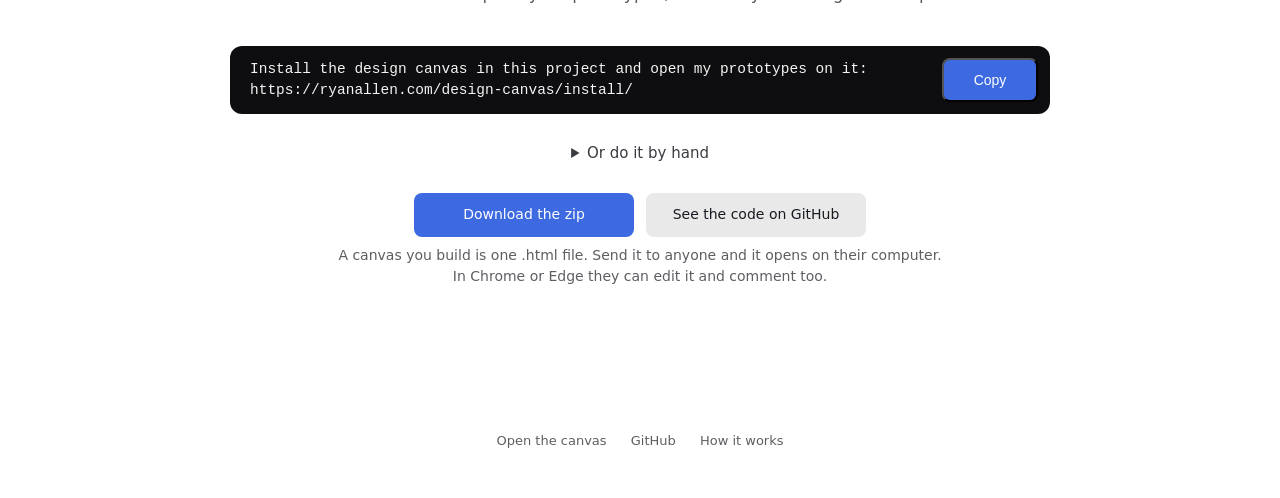
==== commit df59a79a: "Hero film: after Play it drags across to the next page, zooms out over a board of screens, drifts, a" ====
--- a/index.html
+++ b/index.html
@@ -187,7 +187,7 @@
       <a class="btn calm" href="#get">Get it for your own folder</a>
     </div>
     <div class="shot first">
-      <div class="stage"><div class="tilt"><video autoplay muted loop playsinline preload="auto" width="1440" height="900" poster="landing/hero-1440.webp" aria-label="The canvas at work on Vigil: a pointer selects the page's headline on the board and retypes it to Their cameras are still on, adds a sticky note beside it, leaves a comment on Take the watch, then plays the page at full size and draws a slow figure of eight over its photo of a lone house at night, the 3D photo turning to follow the pointer, before going back to the board"><source src="landing/hero.webm" type="video/webm"></video><span class="glare"></span></div></div>
+      <div class="stage"><div class="tilt"><video autoplay muted loop playsinline preload="auto" width="1440" height="900" poster="landing/hero-1440.webp" aria-label="The canvas at work on Vigil: a pointer selects the page's headline on the board and retypes it to Their cameras are still on, adds a sticky note beside it, leaves a comment on Take the watch, then plays the page at full size and draws a slow figure of eight over its photo of a lone house at night, the 3D photo turning to follow the pointer; then back on the board it drags across to the design notes, zooms out over a board of a dozen screens at desktop, tablet and phone widths, drifts across them, and zooms back in on Vigil's front page as it was at the start"><source src="landing/hero.webm" type="video/webm"></video><span class="glare"></span></div></div>
       <script>
         {
           const v = document.querySelector('.shot.first video')
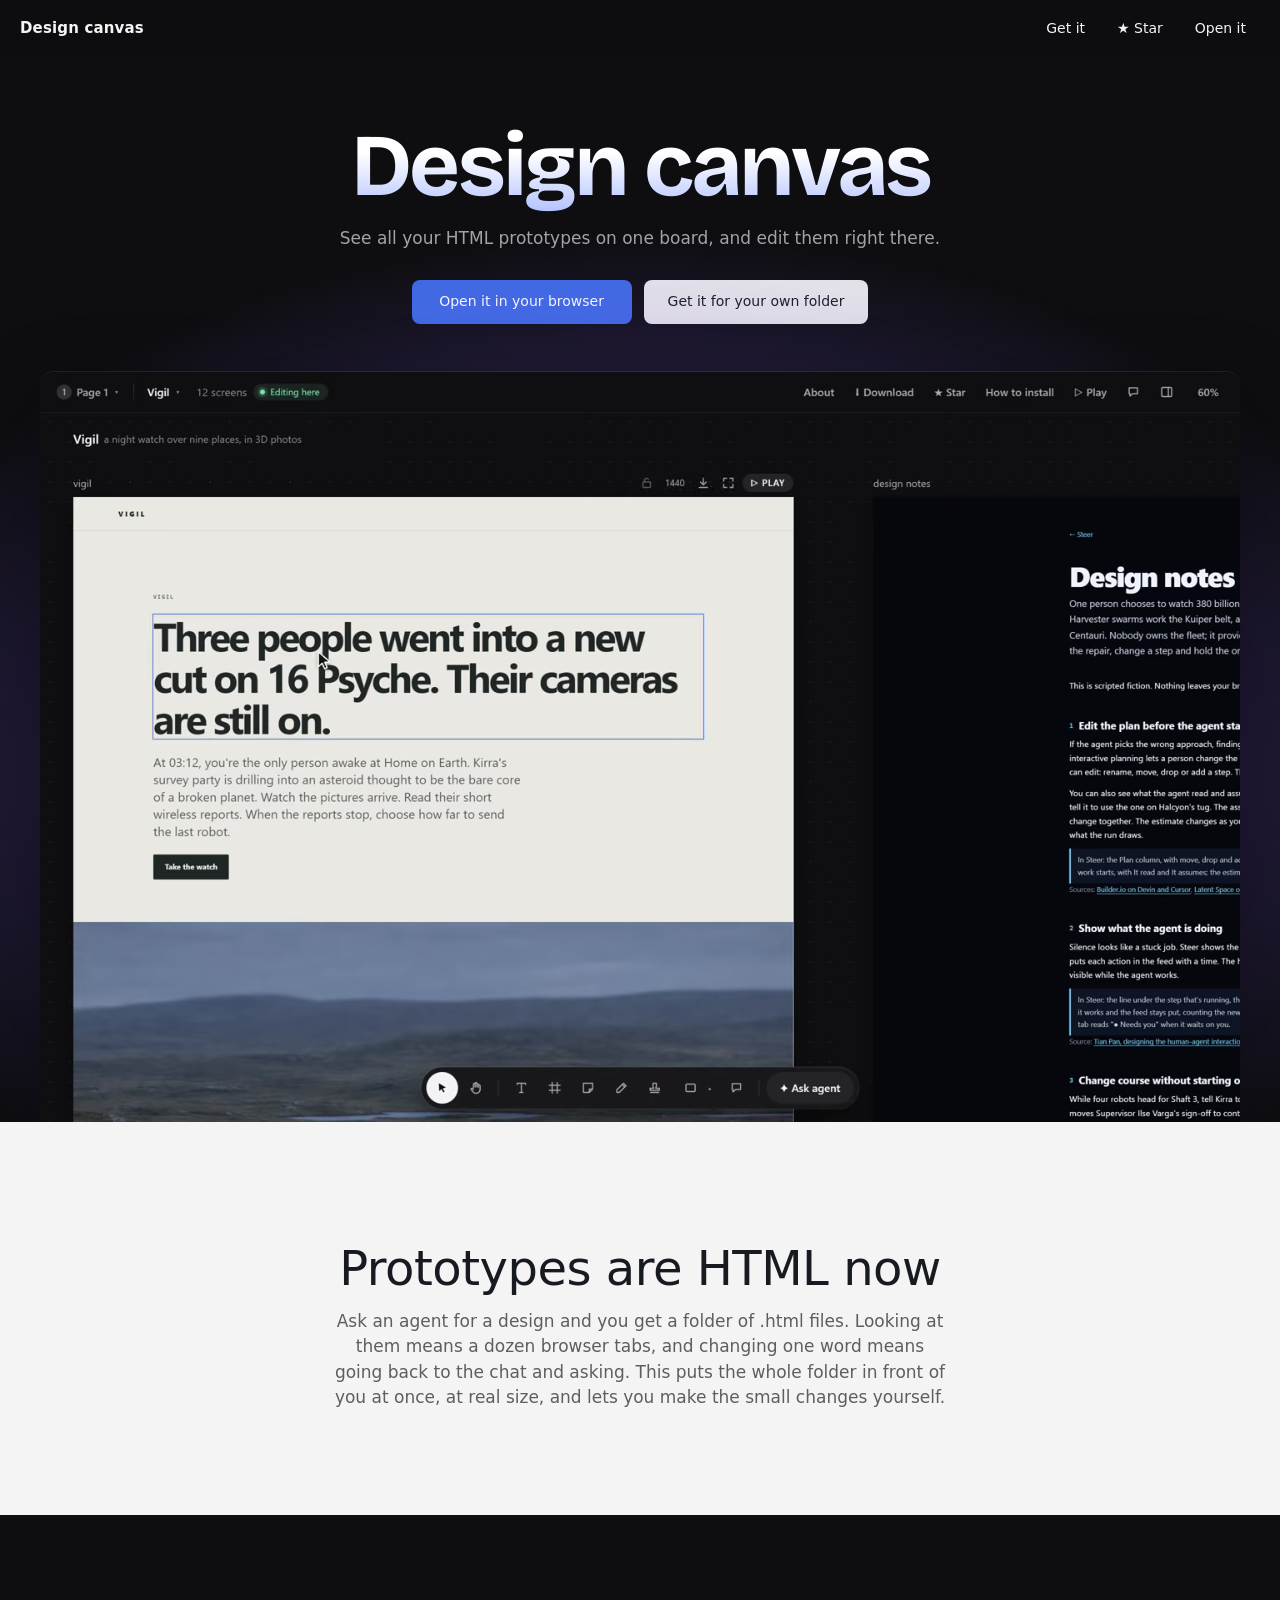
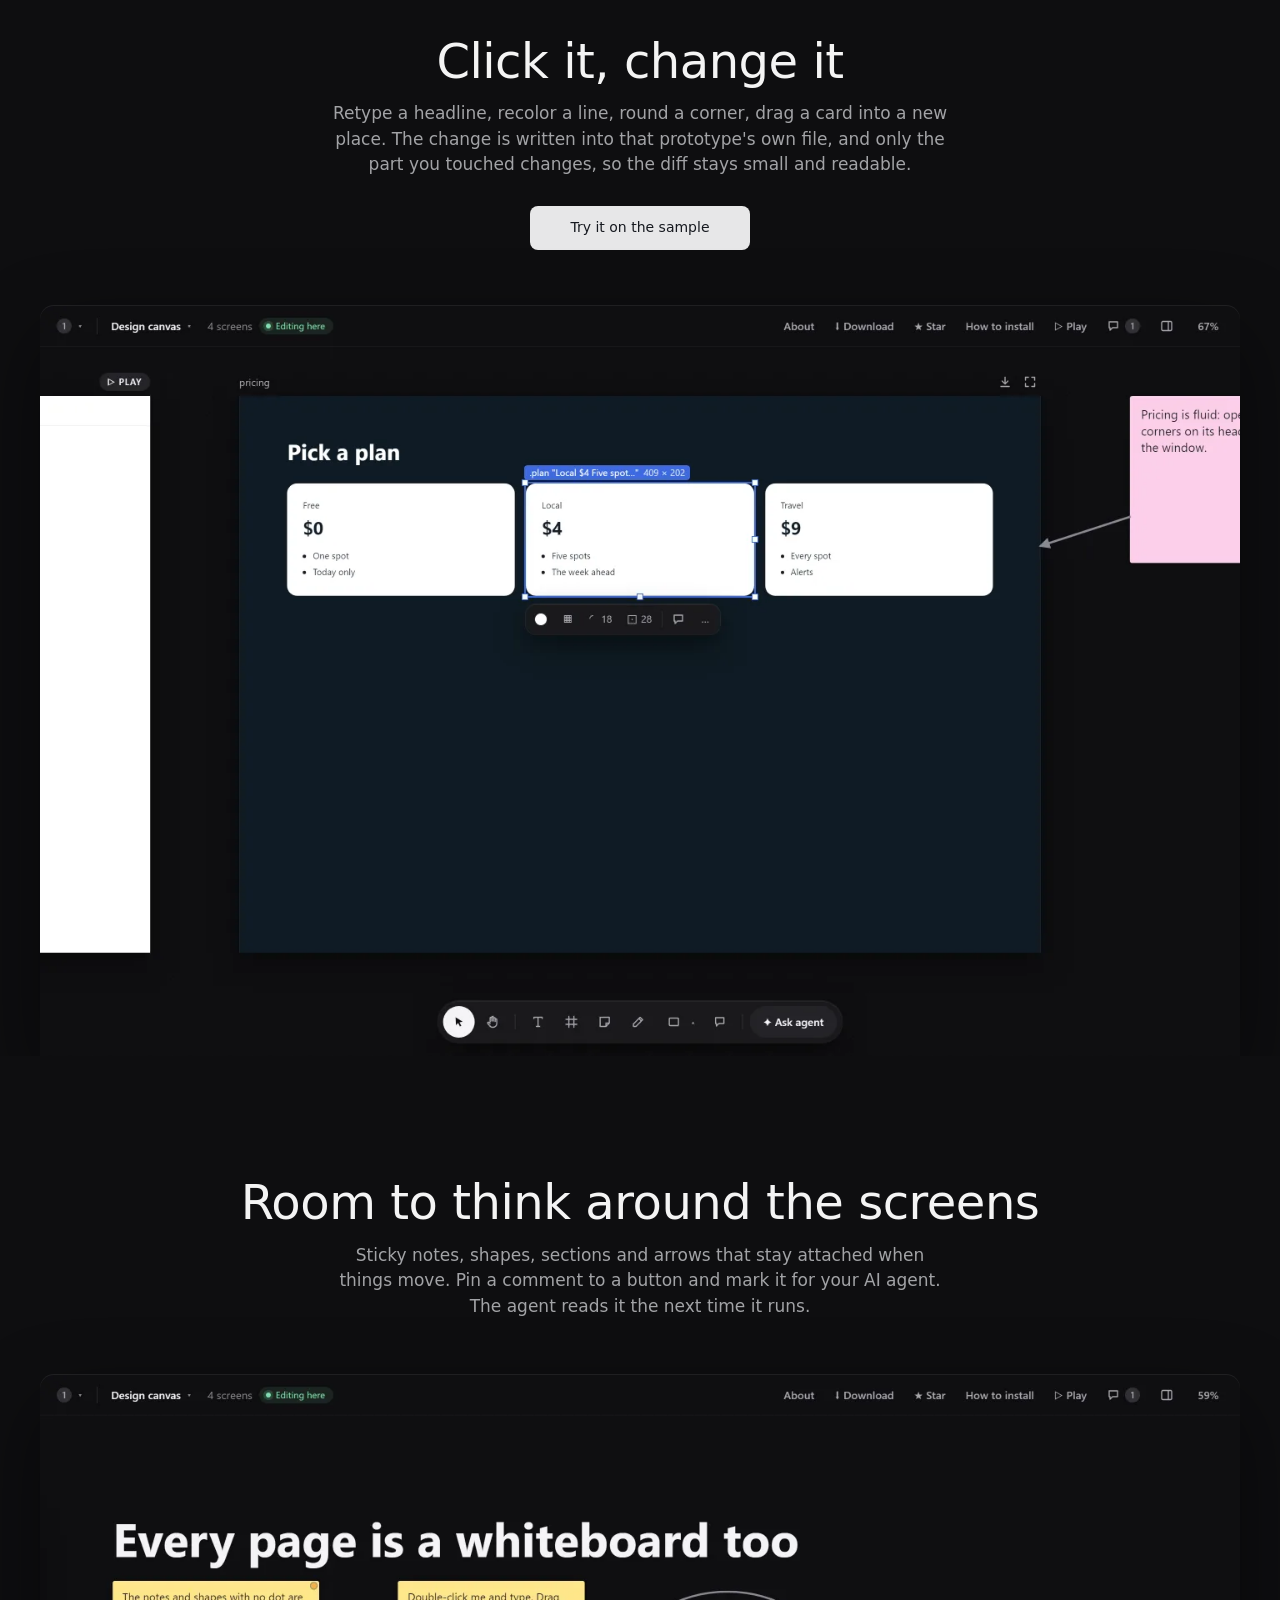
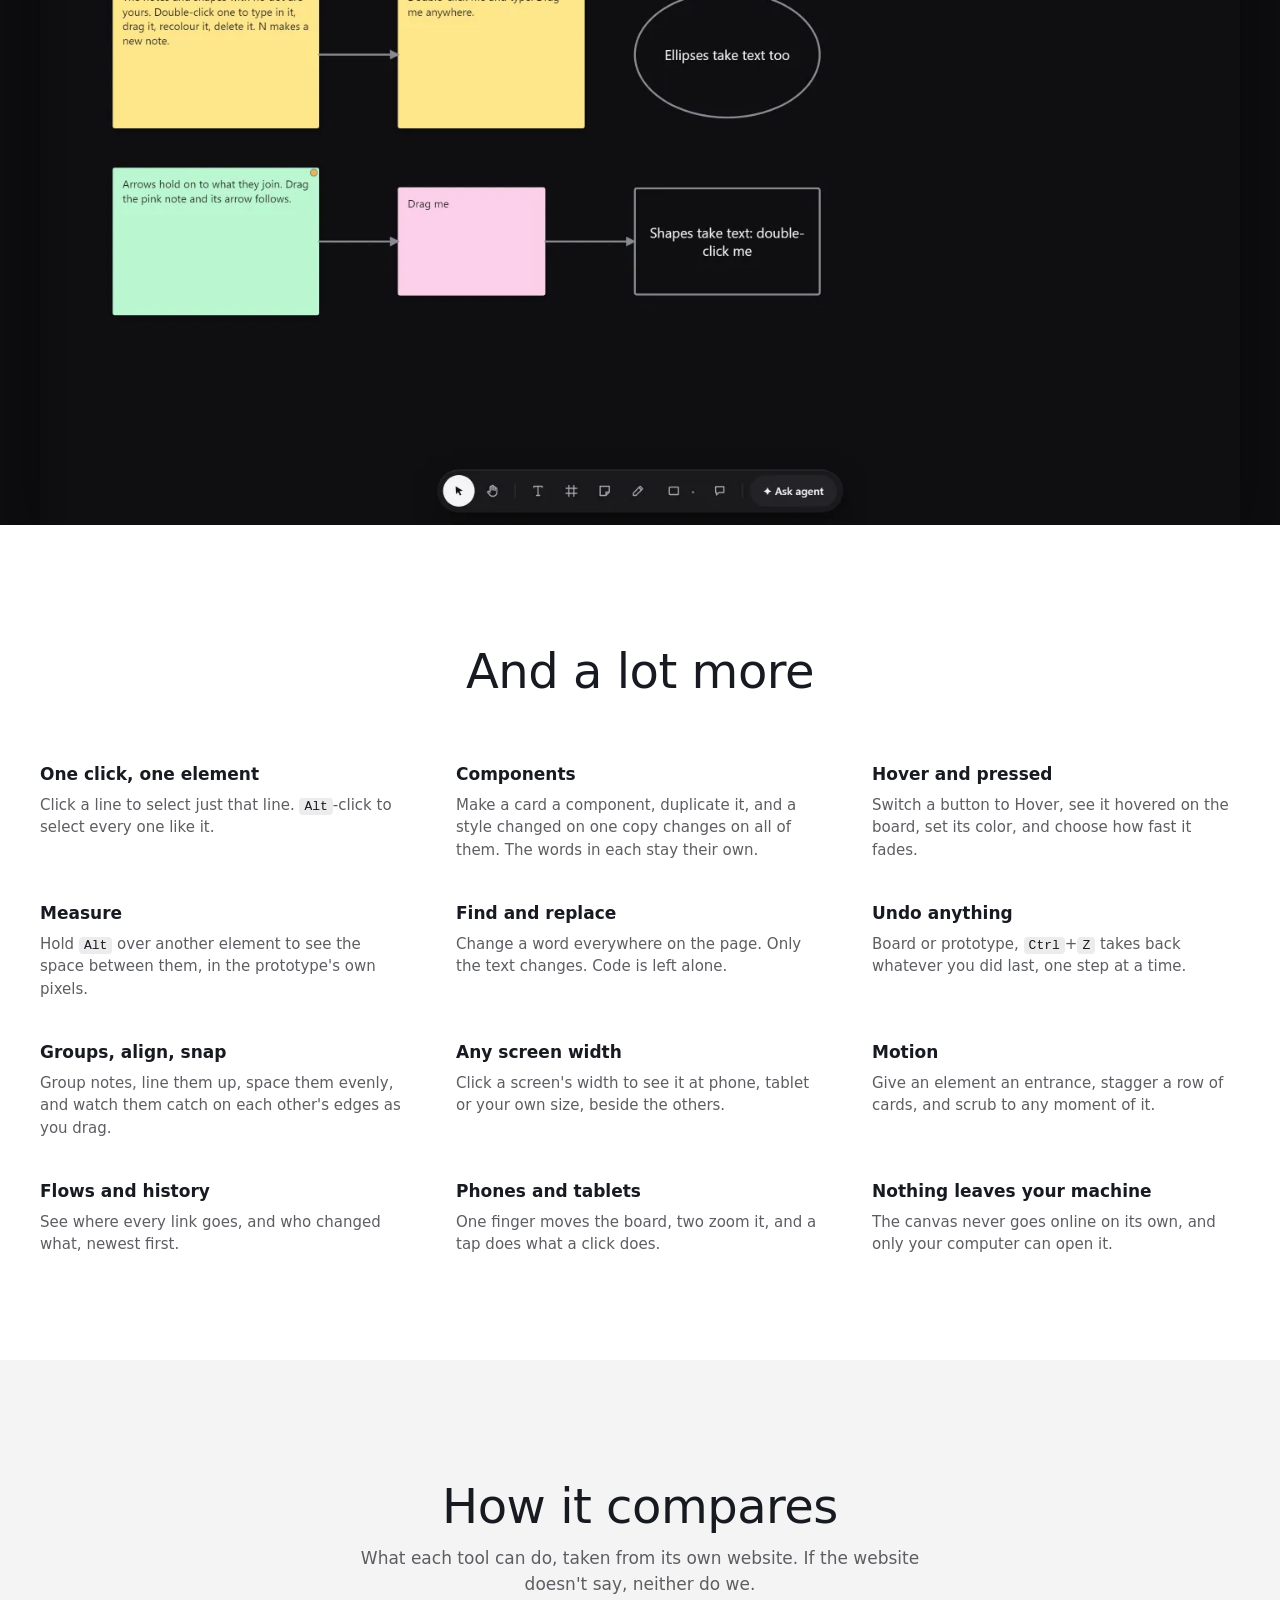
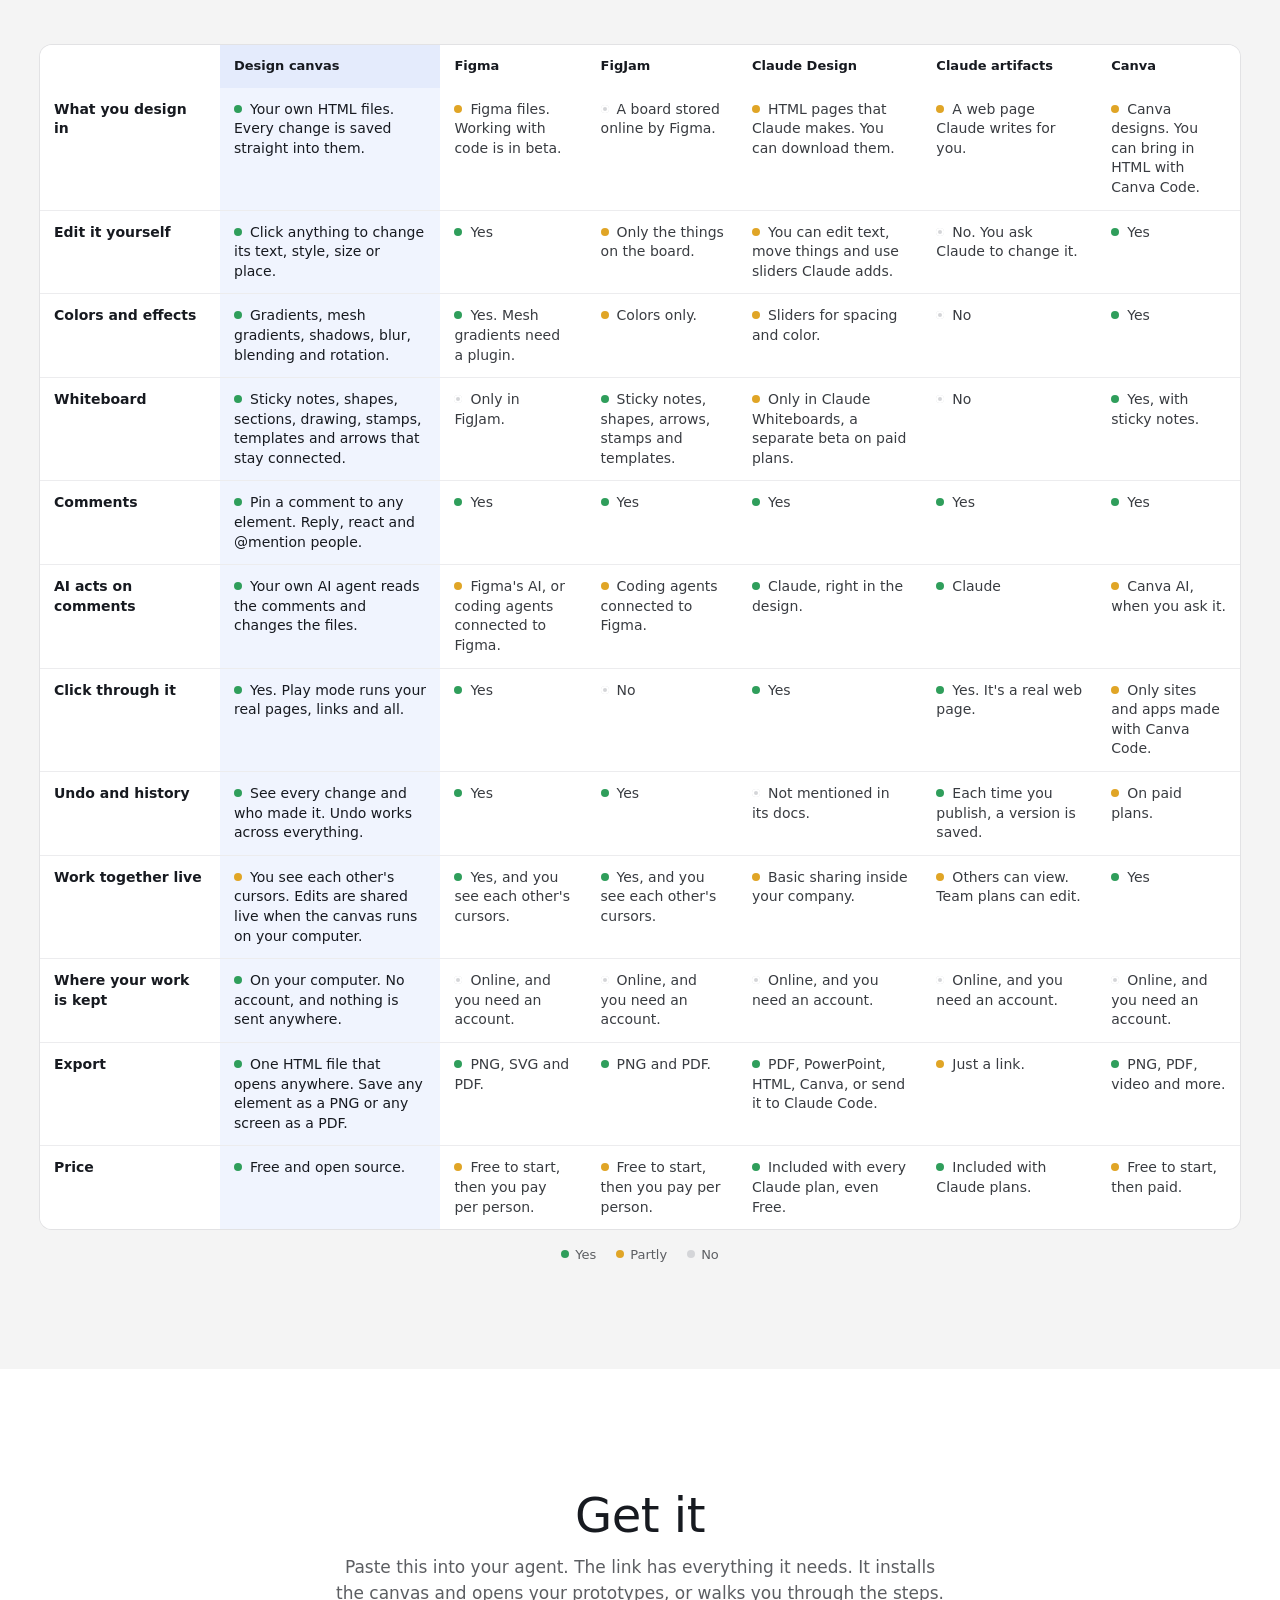
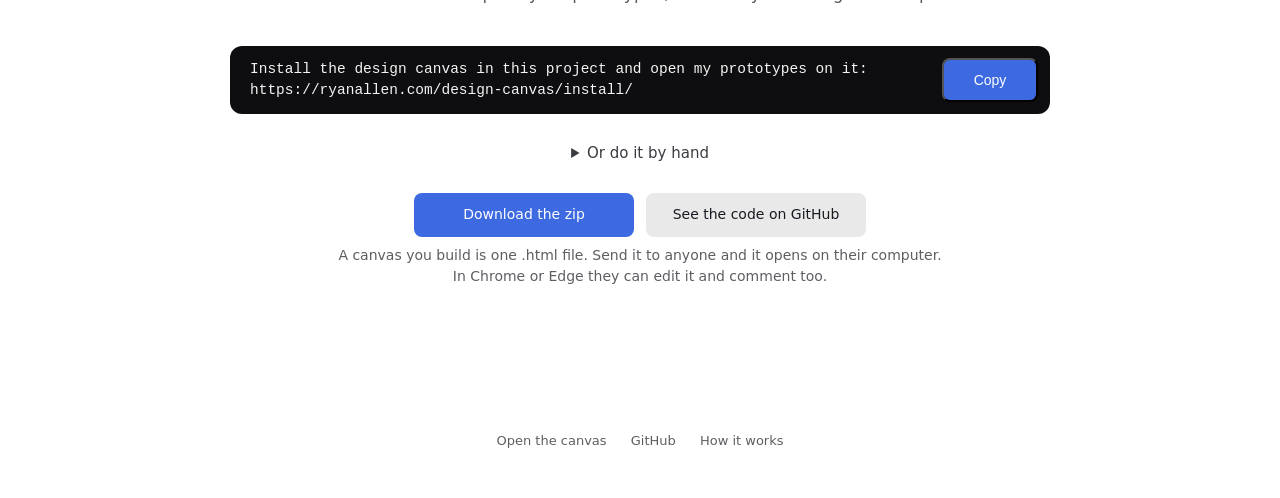
==== commit 274335e4: "The public canvas joins the deployed room, so visitors see each other's cursors; the room gains host" ====
--- a/index.html
+++ b/index.html
@@ -1,353 +1,353 @@
-<!doctype html>
-<html lang="en">
-<head>
-<meta charset="utf-8">
-<meta name="viewport" content="width=device-width, initial-scale=1, viewport-fit=cover">
-<title>Design canvas: every HTML prototype on one board you can edit</title>
-<meta name="description" content="See all your HTML prototypes on one board and edit them right there. Every change is saved back into the file. Free and open source.">
-<link rel="canonical" href="https://ryanallen.com/design-canvas/">
-<meta property="og:type" content="website">
-<meta property="og:title" content="Design canvas">
-<meta property="og:description" content="See all your HTML prototypes on one board, and edit them right there.">
-<meta property="og:url" content="https://ryanallen.com/design-canvas/">
-<meta property="og:image" content="https://ryanallen.com/design-canvas/landing/hero-1440.webp">
-<meta name="twitter:card" content="summary_large_image">
-<meta name="theme-color" content="#0e0e10">
-<link rel="preload" as="font" type="font/woff2" href="landing/heading.woff2" crossorigin>
-<link rel="preload" as="image" href="landing/hero-1440.webp" imagesrcset="landing/hero-1440.webp 1440w, landing/hero-2880.webp 2880w" imagesizes="(max-width: 1200px) 100vw, 1200px" fetchpriority="high">
-<script>
-  // Links made before the canvas moved to /play/ opened it on a page (#page=…): they still do.
-  if (/^#page=/.test(location.hash)) location.replace(`play/${location.hash}`)
-  // Copy puts the line for an agent on the clipboard.
-  addEventListener('click', (e) => {
-    const b = e.target.closest('[data-copy]')
-    if (!b) return
-    navigator.clipboard.writeText(document.getElementById(b.dataset.copy).textContent).then(() => {
-      b.textContent = 'Copied'
-      setTimeout(() => { b.textContent = 'Copy' }, 1600)
-    })
-  })
-</script>
-<style>
-  :root {
-    --ink: #171a20; --ink-2: #393c41; --ink-3: #5c5e62; --paper: #ffffff; --paper-2: #f4f4f4;
-    --night: #0e0e10; --night-ink: #f4f4f4; --night-ink-2: #a2a3a6; --blue: #3e6ae1;
-    --wide: 1200px; --r: 14px;
-  }
-  * { box-sizing: border-box; }
-  html { -webkit-text-size-adjust: 100%; scroll-behavior: smooth; }
-  body { margin: 0; font: 16px/1.5 system-ui, -apple-system, "Segoe UI", Roboto, sans-serif; color: var(--ink); background: var(--paper); -webkit-font-smoothing: antialiased; }
-  a { color: inherit; }
-  img { display: block; max-width: 100%; height: auto; }
-
-  /* The bar: the name on the left, two plain links on the right, nothing else. */
-  .bar { position: fixed; inset: 0 0 auto; z-index: 10; display: flex; align-items: center; justify-content: space-between; height: 56px; padding: 0 max(20px, env(safe-area-inset-right)) 0 max(20px, env(safe-area-inset-left)); color: var(--night-ink); background: rgb(14 14 16 / 0.72); backdrop-filter: saturate(1.4) blur(14px); -webkit-backdrop-filter: saturate(1.4) blur(14px); }
-  .bar b { font-size: 15px; font-weight: 600; letter-spacing: 0.01em; }
-  .bar nav { display: flex; gap: 4px; }
-  .bar nav a { padding: 8px 14px; border-radius: 8px; font-size: 14px; font-weight: 500; text-decoration: none; }
-  .bar nav a:hover { background: rgb(255 255 255 / 0.1); }
-  .bar .star { display: inline-flex; align-items: center; gap: 8px; }
-  .bar .star .count { padding: 1px 8px; border-radius: 999px; background: rgb(255 255 255 / 0.14); font-size: 12px; font-weight: 600; font-variant-numeric: tabular-nums; }
-
-  /* Each part of the page fills the screen, words at the top, the picture under them, as a showroom does. */
-  .panel { min-height: 100svh; display: flex; flex-direction: column; align-items: center; padding: 120px 20px 0; text-align: center; overflow: hidden; }
-  .panel.night { background: var(--night); color: var(--night-ink); }
-  .panel.paper { background: var(--paper-2); }
-  .panel.short { min-height: auto; padding-bottom: 104px; }
-  h1, h2 { margin: 0; font-weight: 500; letter-spacing: -0.01em; }
-  h1 { font-size: clamp(40px, 6vw, 64px); line-height: 1.05; }
-  h2 { font-size: clamp(32px, 4.4vw, 48px); line-height: 1.1; }
-  .say { max-width: 620px; margin: 14px auto 0; font-size: 17px; color: var(--ink-3); }
-  .night .say { color: var(--night-ink-2); }
-  .acts { display: flex; flex-wrap: wrap; justify-content: center; gap: 12px; margin-top: 28px; }
-  .btn { display: inline-flex; align-items: center; justify-content: center; min-width: 220px; height: 44px; padding: 0 24px; border-radius: 8px; font-size: 14px; font-weight: 500; text-decoration: none; transition: background-color 0.2s ease-out; }
-  .btn.go { background: var(--blue); color: #fff; }
-  .btn.go:hover { background: #3457b1; }
-  .btn.calm { background: rgb(255 255 255 / 0.9); color: var(--ink); }
-  .btn.calm:hover { background: #fff; }
-  .paper .btn.calm, .plain .btn.calm { background: #e9e9ea; }
-  .paper .btn.calm:hover, .plain .btn.calm:hover { background: #dedede; }
-  .btn:focus-visible, .bar a:focus-visible { outline: 2px solid var(--blue); outline-offset: 3px; }
-
-  /* The canvas itself, as a screen standing at the bottom of the panel. */
-  .shot { width: min(var(--wide), 100%); margin: auto auto 0; padding-top: 56px; }
-  .shot.first { margin-top: 0; padding-top: 48px; }
-  .shot img, .shot video { display: block; height: auto; width: 100%; border-radius: var(--r) var(--r) 0 0; box-shadow: 0 -1px 0 rgb(255 255 255 / 0.08), 0 30px 80px rgb(0 0 0 / 0.45); aspect-ratio: 1440 / 900; background: #121214; }
-  .paper .shot img { box-shadow: 0 30px 80px rgb(0 0 0 / 0.18); }
-
-  /* What else it does: short, one line each, in two or three columns. */
-  .plain { background: var(--paper); }
-  .grid { display: grid; grid-template-columns: repeat(3, 1fr); gap: 40px 48px; width: min(var(--wide), 100%); margin: 64px auto 0; text-align: left; }
-  .grid h3 { margin: 0 0 6px; font-size: 17px; font-weight: 600; }
-  .grid p { margin: 0; color: var(--ink-3); font-size: 15px; }
-  kbd { font: 13px ui-monospace, SFMono-Regular, Consolas, monospace; padding: 1px 5px; border-radius: 4px; background: #ececec; color: var(--ink); }
-
-  /* Getting it: two steps and the command. */
-  .steps { width: min(760px, 100%); margin: 48px auto 0; padding: 0; list-style: none; text-align: left; counter-reset: step; }
-  .steps li { position: relative; padding: 0 0 28px 44px; counter-increment: step; color: var(--ink-2); }
-  .steps li::before { content: counter(step); position: absolute; left: 0; top: 0; width: 28px; height: 28px; border-radius: 50%; background: var(--ink); color: #fff; font-size: 13px; font-weight: 600; display: grid; place-items: center; }
-  .steps b { display: block; color: var(--ink); font-weight: 600; margin-bottom: 6px; }
-  pre { margin: 8px 0 0; padding: 14px 16px; border-radius: 10px; background: var(--night); color: var(--night-ink); font: 13.5px/1.6 ui-monospace, SFMono-Regular, Consolas, monospace; overflow-x: auto; white-space: pre; }
-  .fine { margin: 8px auto 0; max-width: 620px; color: var(--ink-3); font-size: 14px; }
-  /* The one line to give an agent, and its Copy button. */
-  .paste { width: min(820px, 100%); margin: 40px auto 0; display: flex; align-items: center; gap: 12px; padding: 12px 12px 12px 20px; border-radius: 12px; background: var(--night); text-align: left; }
-  .paste code { flex: 1; min-width: 0; color: var(--night-ink); font: 14.5px/1.5 ui-monospace, SFMono-Regular, Consolas, monospace; overflow-wrap: anywhere; }
-  .paste .btn.copy { min-width: 96px; flex: none; }
-  .byhand { width: min(760px, 100%); margin: 28px auto 0; text-align: left; color: var(--ink-2); }
-  .byhand summary { cursor: pointer; text-align: center; font-size: 15px; color: var(--ink-2); }
-  .byhand .steps { margin-top: 24px; }
-  @media (max-width: 640px) { .paste { flex-direction: column; align-items: stretch; } }
-
-  /* Beside the others: a table that scrolls sideways on its own on a phone, the canvas's column first and marked. */
-  .compare { width: min(var(--wide), 100%); margin: 48px auto 0; overflow-x: auto; -webkit-overflow-scrolling: touch; text-align: left; border-radius: 12px; background: var(--paper); box-shadow: 0 0 0 1px #e2e2e4; }
-  .compare table { width: 100%; min-width: 980px; border-collapse: collapse; font-size: 14px; line-height: 1.4; }
-  .compare th, .compare td { padding: 12px 14px; vertical-align: top; border-bottom: 1px solid #ececee; }
-  .compare tr:last-child th, .compare tr:last-child td { border-bottom: 0; }
-  .compare thead th { position: sticky; top: 0; background: var(--paper); font-size: 13px; font-weight: 600; color: var(--ink); white-space: nowrap; }
-  .compare tbody th { width: clamp(116px, 15vw, 180px); font-weight: 600; color: var(--ink); background: var(--paper); position: sticky; left: 0; }
-  .compare td { color: var(--ink-2); }
-  .compare .us { background: #f0f4fe; color: var(--ink); }
-  .compare thead .us { background: #e4ebfc; }
-  .compare td::before { content: ""; display: inline-block; width: 8px; height: 8px; margin-right: 8px; border-radius: 50%; vertical-align: 1px; background: #c9cacd; }
-  .compare td.y::before { background: #2f9e5b; }
-  .compare td.p::before { background: #e0a526; }
-  .compare td.n::before { background: #d4d5d8; box-shadow: inset 0 0 0 2px #fff; }
-  .sr { position: absolute; width: 1px; height: 1px; overflow: hidden; clip-path: inset(50%); white-space: nowrap; }
-  .key { display: flex; flex-wrap: wrap; justify-content: center; gap: 8px 20px; margin: 16px auto 0; font-size: 13px; color: var(--ink-3); }
-  .key span::before { content: ""; display: inline-block; width: 8px; height: 8px; margin-right: 6px; border-radius: 50%; vertical-align: 1px; }
-  .key .y::before { background: #2f9e5b; } .key .p::before { background: #e0a526; } .key .n::before { background: #d4d5d8; }
-
-  footer { padding: 40px 20px 48px; text-align: center; font-size: 13px; color: var(--ink-3); background: var(--paper); }
-  footer a { margin: 0 10px; text-decoration: none; }
-  footer a:hover { text-decoration: underline; }
-
-  @media (max-width: 900px) { .grid { grid-template-columns: repeat(2, 1fr); } }
-  @media (max-width: 640px) {
-    .grid { grid-template-columns: 1fr; gap: 28px; }
-    .bar nav a.wide-only { display: none; }
-    /* A phone shows the picture small: each part is as tall as what is in it, not a whole screen. */
-    .panel { min-height: auto; padding-top: 88px; }
-    .panel.short { padding-bottom: 72px; }
-    .btn { min-width: 0; flex: 1 1 100%; max-width: 360px; }
-    .shot { padding-top: 40px; width: calc(100% + 40px); margin-left: -20px; margin-right: -20px; }
-    .shot img, .shot video { border-radius: 10px 10px 0 0; }
-  }
-  /* The hero: a glow behind the screen, the screen standing up as the page opens and leaning toward the pointer,
-     a light across its glass where the pointer is. Only transform and opacity move, so it stays on the GPU. */
-  /* The name, in Bricolage Grotesque (SIL Open Font License), cut down to its own letters: 2 KB. */
-  @font-face { font-family: "Heading"; src: url("landing/heading.woff2") format("woff2"); font-weight: 700; font-display: swap; }
-  .night h1 { font-family: "Heading", system-ui, sans-serif; font-weight: 700; font-size: clamp(48px, 8vw, 88px); letter-spacing: -0.035em; background: linear-gradient(180deg, #fff 30%, #9fb3ff); -webkit-background-clip: text; background-clip: text; color: transparent; padding: 0 0.05em 0.18em; margin-bottom: -0.18em; }
-  .rise { animation: rise 0.9s cubic-bezier(0.2, 0.7, 0.2, 1) both; }
-  .rise.d1 { animation-delay: 0.08s; }
-  .rise.d2 { animation-delay: 0.16s; }
-  @keyframes rise { from { opacity: 0; transform: translateY(18px); } }
-  .shot.first { position: relative; perspective: 1800px; }
-  .shot.first::before { content: ""; position: absolute; left: -20%; right: -20%; top: -12%; bottom: -40%; background: radial-gradient(closest-side at 50% 45%, rgb(62 106 225 / 0.7), rgb(130 90 255 / 0.28) 55%, transparent); pointer-events: none; }
-  .fx .shot.first::before { animation: breathe 7s ease-in-out infinite alternate; }
-  @keyframes breathe { from { opacity: 0.65; transform: scale(0.94); } to { opacity: 1; transform: scale(1.04); } }
-  .stage { position: relative; transform-origin: 50% 100%; transform-style: preserve-3d; animation: stand 1.6s cubic-bezier(0.16, 0.8, 0.2, 1) both; }
-  @keyframes stand { from { opacity: 0; transform: translateY(80px) rotateX(28deg) scale(0.92); } }
-  .tilt { position: relative; transform: rotateX(var(--rx, 0deg)) rotateY(var(--ry, 0deg)); transition: transform 0.6s cubic-bezier(0.2, 0.7, 0.2, 1); will-change: transform; }
-  .glare { position: absolute; inset: 0; overflow: hidden; border-radius: var(--r) var(--r) 0 0; pointer-events: none; opacity: 0; transition: opacity 0.5s; }
-  .glare::after { content: ""; position: absolute; left: -50%; top: -50%; width: 100%; aspect-ratio: 1; background: radial-gradient(closest-side, rgb(255 255 255 / 0.16), transparent); transform: translate(var(--gx, 50%), var(--gy, 0%)); }
-  .fx .night:hover .glare { opacity: 1; }
-  /* A browser too slow at it (one drawing without the graphics card) is shown the page still, at once. */
-  .calm .rise, .calm .stage, .calm .shot.first::before { animation: none; }
-  @media (prefers-reduced-motion: reduce) { html { scroll-behavior: auto; } .btn { transition: none; } .rise, .stage, .shot.first::before { animation: none; } .tilt { transform: none; } .glare { display: none; } }
-  @media (hover: none) { .glare { display: none; } }
-</style>
-</head>
-<body>
-<header class="bar">
-  <b>Design canvas</b>
-  <nav aria-label="Site">
-    <a href="#get">Get it</a>
-    <a class="star" href="https://github.com/ryanallen/design-canvas" aria-label="Star it on GitHub">★ Star<span class="count" hidden></span></a>
-    <a href="play/">Open it</a>
-  </nav>
-</header>
-<script>
-  // The stars it has on GitHub, live; without an answer the link still reads ★ Star.
-  fetch('https://api.github.com/repos/ryanallen/design-canvas').then((r) => (r.ok ? r.json() : null)).then((repo) => {
-    const n = repo?.stargazers_count
-    if (typeof n !== 'number') return
-    const c = document.querySelector('.bar .star .count')
-    c.textContent = n.toLocaleString()
-    c.hidden = false
-    c.parentElement.setAttribute('aria-label', `Star it on GitHub: ${n} stars`)
-  }).catch(() => {})
-</script>
-
-<main>
-  <section class="panel night" aria-labelledby="top">
-    <h1 id="top" class="rise">Design canvas</h1>
-    <p class="say rise d1">See all your HTML prototypes on one board, and edit them right there.</p>
-    <div class="acts rise d2">
-      <a class="btn go" href="play/">Open it in your browser</a>
-      <a class="btn calm" href="#get">Get it for your own folder</a>
-    </div>
-    <div class="shot first">
-      <div class="stage"><div class="tilt"><video autoplay muted loop playsinline preload="auto" width="1440" height="900" poster="landing/hero-1440.webp" aria-label="The canvas at work on Vigil: a pointer selects the page's headline on the board and retypes it to Their cameras are still on, adds a sticky note beside it, leaves a comment on Take the watch, then plays the page at full size and draws a slow figure of eight over its photo of a lone house at night, the 3D photo turning to follow the pointer; then back on the board it drags across to the design notes, zooms out over a board of a dozen screens at desktop, tablet and phone widths, drifts across them, and zooms back in on Vigil's front page as it was at the start"><source src="landing/hero.webm" type="video/webm"></video><span class="glare"></span></div></div>
-      <script>
-        {
-          const v = document.querySelector('.shot.first video')
-          if (matchMedia('(prefers-reduced-motion: reduce)').matches) { v.removeAttribute('autoplay'); v.pause(); v.controls = true }
-          // With a mouse, the screen leans toward the pointer and the light follows it, once a frame at most.
-          // The screen standing up is timed: a browser drawing without the graphics card, slow at this, has every
-          // movement stopped there and is shown the page still. Where it keeps up, a mouse makes
-          // the screen lean toward it, and if the lean falls behind later, it stops.
-          else {
-            const hero = document.querySelector('.panel.night')
-            const tilt = hero.querySelector('.tilt')
-            let x = 0, y = 0, queued = false, last = 0
-            const gaps = []
-            // Slow: one frame in five or more taking over 25 ms.
-            const slow = () => gaps.filter((g) => g > 25).length * 5 >= gaps.length
-            const off = () => { document.documentElement.classList.remove('fx'); document.documentElement.classList.add('calm'); hero.removeEventListener('pointermove', move); for (const k of ['--rx', '--ry']) tilt.style.setProperty(k, '0deg') }
-            // While it leans, 30 frames in a row are timed now and then (the lean is easing all the while).
-            let metering = false, metered = 0
-            const meter = (now) => {
-              if (last) gaps.push(now - last)
-              last = now
-              if (gaps.length < 30) return requestAnimationFrame(meter)
-              metering = false
-              metered = now
-              if (slow()) off()
-            }
-            const move = (e) => {
-              x = e.clientX; y = e.clientY
-              if (!queued) { queued = true; requestAnimationFrame(draw) }
-              if (!metering && performance.now() - metered > 3000) { metering = true; gaps.length = 0; last = 0; requestAnimationFrame(meter) }
-            }
-            // The first six frames, busy with the page loading, are passed over; then a quarter second is timed. Calm when
-            // a frame typically takes over 19 ms (a browser without the graphics card takes about 21 where it would take
-            // 7) or one in five takes over 25.
-            let begun = 0, skip = 6
-            const probe = (now) => {
-              if (skip > 0) { skip--; return requestAnimationFrame(probe) }
-              if (last) gaps.push(now - last)
-              last = now
-              begun ||= now
-              if (now - begun < 250) return requestAnimationFrame(probe)
-              const g = [...gaps].sort((p, q) => p - q)
-              if (g[Math.floor(g.length / 2)] > 19 || slow()) return document.documentElement.classList.add('calm')
-              document.documentElement.classList.add('fx')
-              if (matchMedia('(hover: hover) and (pointer: fine)').matches) hero.addEventListener('pointermove', move)
-            }
-            requestAnimationFrame(probe)
-            const draw = (now) => {
-              queued = false
-              const r = tilt.getBoundingClientRect()
-              const nx = Math.max(-1, Math.min(1, (x - r.left) / r.width * 2 - 1))
-              const ny = Math.max(-1, Math.min(1, (y - r.top) / r.height * 2 - 1))
-              tilt.style.setProperty('--ry', `${(nx * 9).toFixed(2)}deg`)
-              tilt.style.setProperty('--rx', `${(-ny * 6).toFixed(2)}deg`)
-              tilt.style.setProperty('--gx', `${((nx + 1) * 50).toFixed(1)}%`)
-              tilt.style.setProperty('--gy', `${((ny + 1) * 50).toFixed(1)}%`)
-            }
-            hero.addEventListener('pointerleave', () => { for (const k of ['--rx', '--ry']) tilt.style.setProperty(k, '0deg') })
-          }
-        }
-      </script>
-    </div>
-  </section>
-
-  <section class="panel paper short" aria-labelledby="why">
-    <h2 id="why">Prototypes are HTML now</h2>
-    <p class="say">Ask an agent for a design and you get a folder of .html files. Looking at them means a dozen browser tabs, and changing one word means going back to the chat and asking. This puts the whole folder in front of you at once, at real size, and lets you make the small changes yourself.</p>
-  </section>
-
-  <section class="panel night" aria-labelledby="edit">
-    <h2 id="edit">Click it, change it</h2>
-    <p class="say">Retype a headline, recolor a line, round a corner, drag a card into a new place. The change is written into that prototype's own file, and only the part you touched changes, so the diff stays small and readable.</p>
-    <div class="acts">
-      <a class="btn calm" href="play/#page=design%20canvas">Try it on the sample</a>
-    </div>
-    <div class="shot">
-      <img src="landing/edit-1440.webp" srcset="landing/edit-1440.webp 1440w, landing/edit-2880.webp 2880w" sizes="(max-width: 1200px) 100vw, 1200px" width="1440" height="900" alt="A headline selected inside a prototype, with the text toolbar above it and its size, layout and type settings in the panel on the right" loading="lazy" decoding="async">
-    </div>
-  </section>
-
-  <section class="panel night" aria-labelledby="think">
-    <h2 id="think">Room to think around the screens</h2>
-    <p class="say">Sticky notes, shapes, sections and arrows that stay attached when things move. Pin a comment to a button and mark it for your AI agent. The agent reads it the next time it runs.</p>
-    <div class="shot">
-      <img src="landing/whiteboard-1440.webp" srcset="landing/whiteboard-1440.webp 1440w, landing/whiteboard-2880.webp 2880w" sizes="(max-width: 1200px) 100vw, 1200px" width="1440" height="900" alt="Sticky notes, an ellipse and a rectangle joined by arrows on the board" loading="lazy" decoding="async">
-    </div>
-  </section>
-
-  <section class="panel plain short" aria-labelledby="more">
-    <h2 id="more">And a lot more</h2>
-    <div class="grid">
-      <div><h3>One click, one element</h3><p>Click a line to select just that line. <kbd>Alt</kbd>-click to select every one like it.</p></div>
-      <div><h3>Components</h3><p>Make a card a component, duplicate it, and a style changed on one copy changes on all of them. The words in each stay their own.</p></div>
-      <div><h3>Hover and pressed</h3><p>Switch a button to Hover, see it hovered on the board, set its color, and choose how fast it fades.</p></div>
-      <div><h3>Measure</h3><p>Hold <kbd>Alt</kbd> over another element to see the space between them, in the prototype's own pixels.</p></div>
-      <div><h3>Find and replace</h3><p>Change a word everywhere on the page. Only the text changes. Code is left alone.</p></div>
-      <div><h3>Undo anything</h3><p>Board or prototype, <kbd>Ctrl</kbd>+<kbd>Z</kbd> takes back whatever you did last, one step at a time.</p></div>
-      <div><h3>Groups, align, snap</h3><p>Group notes, line them up, space them evenly, and watch them catch on each other's edges as you drag.</p></div>
-      <div><h3>Any screen width</h3><p>Click a screen's width to see it at phone, tablet or your own size, beside the others.</p></div>
-      <div><h3>Motion</h3><p>Give an element an entrance, stagger a row of cards, and scrub to any moment of it.</p></div>
-      <div><h3>Flows and history</h3><p>See where every link goes, and who changed what, newest first.</p></div>
-      <div><h3>Phones and tablets</h3><p>One finger moves the board, two zoom it, and a tap does what a click does.</p></div>
-      <div><h3>Nothing leaves your machine</h3><p>The canvas never goes online on its own, and only your computer can open it.</p></div>
-    </div>
-  </section>
-
-  <section class="panel paper short" id="compare" aria-labelledby="beside">
-    <h2 id="beside">How it compares</h2>
-    <p class="say">What each tool can do, taken from its own website. If the website doesn't say, neither do we.</p>
-    <div class="compare" role="region" aria-labelledby="beside" tabindex="0">
-      <table>
-        <thead>
-          <tr><th scope="col"><span class="sr">Feature</span></th><th scope="col" class="us">Design canvas</th><th scope="col">Figma</th><th scope="col">FigJam</th><th scope="col">Claude Design</th><th scope="col">Claude artifacts</th><th scope="col">Canva</th></tr>
-        </thead>
-        <tbody>
-          <tr><th scope="row">What you design in</th><td class="us y">Your own HTML files. Every change is saved straight into them.</td><td class="p">Figma files. Working with code is in beta.</td><td class="n">A board stored online by Figma.</td><td class="p">HTML pages that Claude makes. You can download them.</td><td class="p">A web page Claude writes for you.</td><td class="p">Canva designs. You can bring in HTML with Canva Code.</td></tr>
-          <tr><th scope="row">Edit it yourself</th><td class="us y">Click anything to change its text, style, size or place.</td><td class="y">Yes</td><td class="p">Only the things on the board.</td><td class="p">You can edit text, move things and use sliders Claude adds.</td><td class="n">No. You ask Claude to change it.</td><td class="y">Yes</td></tr>
-          <tr><th scope="row">Colors and effects</th><td class="us y">Gradients, mesh gradients, shadows, blur, blending and rotation.</td><td class="y">Yes. Mesh gradients need a plugin.</td><td class="p">Colors only.</td><td class="p">Sliders for spacing and color.</td><td class="n">No</td><td class="y">Yes</td></tr>
-          <tr><th scope="row">Whiteboard</th><td class="us y">Sticky notes, shapes, sections, drawing, stamps, templates and arrows that stay connected.</td><td class="n">Only in FigJam.</td><td class="y">Sticky notes, shapes, arrows, stamps and templates.</td><td class="p">Only in Claude Whiteboards, a separate beta on paid plans.</td><td class="n">No</td><td class="y">Yes, with sticky notes.</td></tr>
-          <tr><th scope="row">Comments</th><td class="us y">Pin a comment to any element. Reply, react and @mention people.</td><td class="y">Yes</td><td class="y">Yes</td><td class="y">Yes</td><td class="y">Yes</td><td class="y">Yes</td></tr>
-          <tr><th scope="row">AI acts on comments</th><td class="us y">Your own AI agent reads the comments and changes the files.</td><td class="p">Figma's AI, or coding agents connected to Figma.</td><td class="p">Coding agents connected to Figma.</td><td class="y">Claude, right in the design.</td><td class="y">Claude</td><td class="p">Canva AI, when you ask it.</td></tr>
-          <tr><th scope="row">Click through it</th><td class="us y">Yes. Play mode runs your real pages, links and all.</td><td class="y">Yes</td><td class="n">No</td><td class="y">Yes</td><td class="y">Yes. It's a real web page.</td><td class="p">Only sites and apps made with Canva Code.</td></tr>
-          <tr><th scope="row">Undo and history</th><td class="us y">See every change and who made it. Undo works across everything.</td><td class="y">Yes</td><td class="y">Yes</td><td class="n">Not mentioned in its docs.</td><td class="y">Each time you publish, a version is saved.</td><td class="p">On paid plans.</td></tr>
-          <tr><th scope="row">Work together live</th><td class="us p">One person edits at a time. Others can comment, or you can send them the file.</td><td class="y">Yes, and you see each other's cursors.</td><td class="y">Yes, and you see each other's cursors.</td><td class="p">Basic sharing inside your company.</td><td class="p">Others can view. Team plans can edit.</td><td class="y">Yes</td></tr>
-          <tr><th scope="row">Where your work is kept</th><td class="us y">On your computer. No account, and nothing is sent anywhere.</td><td class="n">Online, and you need an account.</td><td class="n">Online, and you need an account.</td><td class="n">Online, and you need an account.</td><td class="n">Online, and you need an account.</td><td class="n">Online, and you need an account.</td></tr>
-          <tr><th scope="row">Export</th><td class="us y">One HTML file that opens anywhere. Save any element as a PNG or any screen as a PDF.</td><td class="y">PNG, SVG and PDF.</td><td class="y">PNG and PDF.</td><td class="y">PDF, PowerPoint, HTML, Canva, or send it to Claude Code.</td><td class="p">Just a link.</td><td class="y">PNG, PDF, video and more.</td></tr>
-          <tr><th scope="row">Price</th><td class="us y">Free and open source.</td><td class="p">Free to start, then you pay per person.</td><td class="p">Free to start, then you pay per person.</td><td class="y">Included with every Claude plan, even Free.</td><td class="y">Included with Claude plans.</td><td class="p">Free to start, then paid.</td></tr>
-          </tbody>
-      </table>
-    </div>
-    <p class="key"><span class="y">Yes</span><span class="p">Partly</span><span class="n">No</span></p>
-  </section>
-
-  <section class="panel plain short" id="get" aria-labelledby="get-it">
-    <h2 id="get-it">Get it</h2>
-    <p class="say">Paste this into your agent. The link has everything it needs. It installs the canvas and opens your prototypes, or walks you through the steps.</p>
-    <div class="paste">
-      <code id="ask-agent">Install the design canvas in this project and open my prototypes on it: https://ryanallen.com/design-canvas/install/</code>
-      <button type="button" class="btn go copy" data-copy="ask-agent">Copy</button>
-    </div>
-    <details class="byhand">
-      <summary>Or do it by hand</summary>
-      <p>It needs Node. There is nothing else to install, no build step and no account.</p>
-      <ol class="steps">
-        <li><b>Put it in your project</b>As a skill, in the folder your agent reads skills from:<pre>git clone https://github.com/ryanallen/design-canvas .agents/skills/design-canvas</pre></li>
-        <li><b>Open a folder of prototypes</b>Double-click <kbd>Design Canvas.cmd</kbd> on Windows or <kbd>Design Canvas.command</kbd> on a Mac and pick the folder. Or from a terminal:<pre>node .agents/skills/design-canvas/scripts/canvas.mjs serve &lt;folder&gt;</pre></li>
-      </ol>
-    </details>
-    <div class="acts">
-      <a class="btn go" href="https://github.com/ryanallen/design-canvas/archive/refs/heads/main.zip">Download the zip</a>
-      <a class="btn calm" href="https://github.com/ryanallen/design-canvas">See the code on GitHub</a>
-    </div>
-    <p class="fine">A canvas you build is one .html file. Send it to anyone and it opens on their computer. In Chrome or Edge they can edit it and comment too.</p>
-  </section>
-</main>
-
-<footer>
-  <a href="play/">Open the canvas</a>
-  <a href="https://github.com/ryanallen/design-canvas">GitHub</a>
-  <a href="https://github.com/ryanallen/design-canvas/blob/main/SKILL.md">How it works</a>
-</footer>
-</body>
-</html>
+<!doctype html>
+<html lang="en">
+<head>
+<meta charset="utf-8">
+<meta name="viewport" content="width=device-width, initial-scale=1, viewport-fit=cover">
+<title>Design canvas: every HTML prototype on one board you can edit</title>
+<meta name="description" content="See all your HTML prototypes on one board and edit them right there. Every change is saved back into the file. Free and open source.">
+<link rel="canonical" href="https://ryanallen.com/design-canvas/">
+<meta property="og:type" content="website">
+<meta property="og:title" content="Design canvas">
+<meta property="og:description" content="See all your HTML prototypes on one board, and edit them right there.">
+<meta property="og:url" content="https://ryanallen.com/design-canvas/">
+<meta property="og:image" content="https://ryanallen.com/design-canvas/landing/hero-1440.webp">
+<meta name="twitter:card" content="summary_large_image">
+<meta name="theme-color" content="#0e0e10">
+<link rel="preload" as="font" type="font/woff2" href="landing/heading.woff2" crossorigin>
+<link rel="preload" as="image" href="landing/hero-1440.webp" imagesrcset="landing/hero-1440.webp 1440w, landing/hero-2880.webp 2880w" imagesizes="(max-width: 1200px) 100vw, 1200px" fetchpriority="high">
+<script>
+  // Links made before the canvas moved to /play/ opened it on a page (#page=…): they still do.
+  if (/^#page=/.test(location.hash)) location.replace(`play/${location.hash}`)
+  // Copy puts the line for an agent on the clipboard.
+  addEventListener('click', (e) => {
+    const b = e.target.closest('[data-copy]')
+    if (!b) return
+    navigator.clipboard.writeText(document.getElementById(b.dataset.copy).textContent).then(() => {
+      b.textContent = 'Copied'
+      setTimeout(() => { b.textContent = 'Copy' }, 1600)
+    })
+  })
+</script>
+<style>
+  :root {
+    --ink: #171a20; --ink-2: #393c41; --ink-3: #5c5e62; --paper: #ffffff; --paper-2: #f4f4f4;
+    --night: #0e0e10; --night-ink: #f4f4f4; --night-ink-2: #a2a3a6; --blue: #3e6ae1;
+    --wide: 1200px; --r: 14px;
+  }
+  * { box-sizing: border-box; }
+  html { -webkit-text-size-adjust: 100%; scroll-behavior: smooth; }
+  body { margin: 0; font: 16px/1.5 system-ui, -apple-system, "Segoe UI", Roboto, sans-serif; color: var(--ink); background: var(--paper); -webkit-font-smoothing: antialiased; }
+  a { color: inherit; }
+  img { display: block; max-width: 100%; height: auto; }
+
+  /* The bar: the name on the left, two plain links on the right, nothing else. */
+  .bar { position: fixed; inset: 0 0 auto; z-index: 10; display: flex; align-items: center; justify-content: space-between; height: 56px; padding: 0 max(20px, env(safe-area-inset-right)) 0 max(20px, env(safe-area-inset-left)); color: var(--night-ink); background: rgb(14 14 16 / 0.72); backdrop-filter: saturate(1.4) blur(14px); -webkit-backdrop-filter: saturate(1.4) blur(14px); }
+  .bar b { font-size: 15px; font-weight: 600; letter-spacing: 0.01em; }
+  .bar nav { display: flex; gap: 4px; }
+  .bar nav a { padding: 8px 14px; border-radius: 8px; font-size: 14px; font-weight: 500; text-decoration: none; }
+  .bar nav a:hover { background: rgb(255 255 255 / 0.1); }
+  .bar .star { display: inline-flex; align-items: center; gap: 8px; }
+  .bar .star .count { padding: 1px 8px; border-radius: 999px; background: rgb(255 255 255 / 0.14); font-size: 12px; font-weight: 600; font-variant-numeric: tabular-nums; }
+
+  /* Each part of the page fills the screen, words at the top, the picture under them, as a showroom does. */
+  .panel { min-height: 100svh; display: flex; flex-direction: column; align-items: center; padding: 120px 20px 0; text-align: center; overflow: hidden; }
+  .panel.night { background: var(--night); color: var(--night-ink); }
+  .panel.paper { background: var(--paper-2); }
+  .panel.short { min-height: auto; padding-bottom: 104px; }
+  h1, h2 { margin: 0; font-weight: 500; letter-spacing: -0.01em; }
+  h1 { font-size: clamp(40px, 6vw, 64px); line-height: 1.05; }
+  h2 { font-size: clamp(32px, 4.4vw, 48px); line-height: 1.1; }
+  .say { max-width: 620px; margin: 14px auto 0; font-size: 17px; color: var(--ink-3); }
+  .night .say { color: var(--night-ink-2); }
+  .acts { display: flex; flex-wrap: wrap; justify-content: center; gap: 12px; margin-top: 28px; }
+  .btn { display: inline-flex; align-items: center; justify-content: center; min-width: 220px; height: 44px; padding: 0 24px; border-radius: 8px; font-size: 14px; font-weight: 500; text-decoration: none; transition: background-color 0.2s ease-out; }
+  .btn.go { background: var(--blue); color: #fff; }
+  .btn.go:hover { background: #3457b1; }
+  .btn.calm { background: rgb(255 255 255 / 0.9); color: var(--ink); }
+  .btn.calm:hover { background: #fff; }
+  .paper .btn.calm, .plain .btn.calm { background: #e9e9ea; }
+  .paper .btn.calm:hover, .plain .btn.calm:hover { background: #dedede; }
+  .btn:focus-visible, .bar a:focus-visible { outline: 2px solid var(--blue); outline-offset: 3px; }
+
+  /* The canvas itself, as a screen standing at the bottom of the panel. */
+  .shot { width: min(var(--wide), 100%); margin: auto auto 0; padding-top: 56px; }
+  .shot.first { margin-top: 0; padding-top: 48px; }
+  .shot img, .shot video { display: block; height: auto; width: 100%; border-radius: var(--r) var(--r) 0 0; box-shadow: 0 -1px 0 rgb(255 255 255 / 0.08), 0 30px 80px rgb(0 0 0 / 0.45); aspect-ratio: 1440 / 900; background: #121214; }
+  .paper .shot img { box-shadow: 0 30px 80px rgb(0 0 0 / 0.18); }
+
+  /* What else it does: short, one line each, in two or three columns. */
+  .plain { background: var(--paper); }
+  .grid { display: grid; grid-template-columns: repeat(3, 1fr); gap: 40px 48px; width: min(var(--wide), 100%); margin: 64px auto 0; text-align: left; }
+  .grid h3 { margin: 0 0 6px; font-size: 17px; font-weight: 600; }
+  .grid p { margin: 0; color: var(--ink-3); font-size: 15px; }
+  kbd { font: 13px ui-monospace, SFMono-Regular, Consolas, monospace; padding: 1px 5px; border-radius: 4px; background: #ececec; color: var(--ink); }
+
+  /* Getting it: two steps and the command. */
+  .steps { width: min(760px, 100%); margin: 48px auto 0; padding: 0; list-style: none; text-align: left; counter-reset: step; }
+  .steps li { position: relative; padding: 0 0 28px 44px; counter-increment: step; color: var(--ink-2); }
+  .steps li::before { content: counter(step); position: absolute; left: 0; top: 0; width: 28px; height: 28px; border-radius: 50%; background: var(--ink); color: #fff; font-size: 13px; font-weight: 600; display: grid; place-items: center; }
+  .steps b { display: block; color: var(--ink); font-weight: 600; margin-bottom: 6px; }
+  pre { margin: 8px 0 0; padding: 14px 16px; border-radius: 10px; background: var(--night); color: var(--night-ink); font: 13.5px/1.6 ui-monospace, SFMono-Regular, Consolas, monospace; overflow-x: auto; white-space: pre; }
+  .fine { margin: 8px auto 0; max-width: 620px; color: var(--ink-3); font-size: 14px; }
+  /* The one line to give an agent, and its Copy button. */
+  .paste { width: min(820px, 100%); margin: 40px auto 0; display: flex; align-items: center; gap: 12px; padding: 12px 12px 12px 20px; border-radius: 12px; background: var(--night); text-align: left; }
+  .paste code { flex: 1; min-width: 0; color: var(--night-ink); font: 14.5px/1.5 ui-monospace, SFMono-Regular, Consolas, monospace; overflow-wrap: anywhere; }
+  .paste .btn.copy { min-width: 96px; flex: none; }
+  .byhand { width: min(760px, 100%); margin: 28px auto 0; text-align: left; color: var(--ink-2); }
+  .byhand summary { cursor: pointer; text-align: center; font-size: 15px; color: var(--ink-2); }
+  .byhand .steps { margin-top: 24px; }
+  @media (max-width: 640px) { .paste { flex-direction: column; align-items: stretch; } }
+
+  /* Beside the others: a table that scrolls sideways on its own on a phone, the canvas's column first and marked. */
+  .compare { width: min(var(--wide), 100%); margin: 48px auto 0; overflow-x: auto; -webkit-overflow-scrolling: touch; text-align: left; border-radius: 12px; background: var(--paper); box-shadow: 0 0 0 1px #e2e2e4; }
+  .compare table { width: 100%; min-width: 980px; border-collapse: collapse; font-size: 14px; line-height: 1.4; }
+  .compare th, .compare td { padding: 12px 14px; vertical-align: top; border-bottom: 1px solid #ececee; }
+  .compare tr:last-child th, .compare tr:last-child td { border-bottom: 0; }
+  .compare thead th { position: sticky; top: 0; background: var(--paper); font-size: 13px; font-weight: 600; color: var(--ink); white-space: nowrap; }
+  .compare tbody th { width: clamp(116px, 15vw, 180px); font-weight: 600; color: var(--ink); background: var(--paper); position: sticky; left: 0; }
+  .compare td { color: var(--ink-2); }
+  .compare .us { background: #f0f4fe; color: var(--ink); }
+  .compare thead .us { background: #e4ebfc; }
+  .compare td::before { content: ""; display: inline-block; width: 8px; height: 8px; margin-right: 8px; border-radius: 50%; vertical-align: 1px; background: #c9cacd; }
+  .compare td.y::before { background: #2f9e5b; }
+  .compare td.p::before { background: #e0a526; }
+  .compare td.n::before { background: #d4d5d8; box-shadow: inset 0 0 0 2px #fff; }
+  .sr { position: absolute; width: 1px; height: 1px; overflow: hidden; clip-path: inset(50%); white-space: nowrap; }
+  .key { display: flex; flex-wrap: wrap; justify-content: center; gap: 8px 20px; margin: 16px auto 0; font-size: 13px; color: var(--ink-3); }
+  .key span::before { content: ""; display: inline-block; width: 8px; height: 8px; margin-right: 6px; border-radius: 50%; vertical-align: 1px; }
+  .key .y::before { background: #2f9e5b; } .key .p::before { background: #e0a526; } .key .n::before { background: #d4d5d8; }
+
+  footer { padding: 40px 20px 48px; text-align: center; font-size: 13px; color: var(--ink-3); background: var(--paper); }
+  footer a { margin: 0 10px; text-decoration: none; }
+  footer a:hover { text-decoration: underline; }
+
+  @media (max-width: 900px) { .grid { grid-template-columns: repeat(2, 1fr); } }
+  @media (max-width: 640px) {
+    .grid { grid-template-columns: 1fr; gap: 28px; }
+    .bar nav a.wide-only { display: none; }
+    /* A phone shows the picture small: each part is as tall as what is in it, not a whole screen. */
+    .panel { min-height: auto; padding-top: 88px; }
+    .panel.short { padding-bottom: 72px; }
+    .btn { min-width: 0; flex: 1 1 100%; max-width: 360px; }
+    .shot { padding-top: 40px; width: calc(100% + 40px); margin-left: -20px; margin-right: -20px; }
+    .shot img, .shot video { border-radius: 10px 10px 0 0; }
+  }
+  /* The hero: a glow behind the screen, the screen standing up as the page opens and leaning toward the pointer,
+     a light across its glass where the pointer is. Only transform and opacity move, so it stays on the GPU. */
+  /* The name, in Bricolage Grotesque (SIL Open Font License), cut down to its own letters: 2 KB. */
+  @font-face { font-family: "Heading"; src: url("landing/heading.woff2") format("woff2"); font-weight: 700; font-display: swap; }
+  .night h1 { font-family: "Heading", system-ui, sans-serif; font-weight: 700; font-size: clamp(48px, 8vw, 88px); letter-spacing: -0.035em; background: linear-gradient(180deg, #fff 30%, #9fb3ff); -webkit-background-clip: text; background-clip: text; color: transparent; padding: 0 0.05em 0.18em; margin-bottom: -0.18em; }
+  .rise { animation: rise 0.9s cubic-bezier(0.2, 0.7, 0.2, 1) both; }
+  .rise.d1 { animation-delay: 0.08s; }
+  .rise.d2 { animation-delay: 0.16s; }
+  @keyframes rise { from { opacity: 0; transform: translateY(18px); } }
+  .shot.first { position: relative; perspective: 1800px; }
+  .shot.first::before { content: ""; position: absolute; left: -20%; right: -20%; top: -12%; bottom: -40%; background: radial-gradient(closest-side at 50% 45%, rgb(62 106 225 / 0.7), rgb(130 90 255 / 0.28) 55%, transparent); pointer-events: none; }
+  .fx .shot.first::before { animation: breathe 7s ease-in-out infinite alternate; }
+  @keyframes breathe { from { opacity: 0.65; transform: scale(0.94); } to { opacity: 1; transform: scale(1.04); } }
+  .stage { position: relative; transform-origin: 50% 100%; transform-style: preserve-3d; animation: stand 1.6s cubic-bezier(0.16, 0.8, 0.2, 1) both; }
+  @keyframes stand { from { opacity: 0; transform: translateY(80px) rotateX(28deg) scale(0.92); } }
+  .tilt { position: relative; transform: rotateX(var(--rx, 0deg)) rotateY(var(--ry, 0deg)); transition: transform 0.6s cubic-bezier(0.2, 0.7, 0.2, 1); will-change: transform; }
+  .glare { position: absolute; inset: 0; overflow: hidden; border-radius: var(--r) var(--r) 0 0; pointer-events: none; opacity: 0; transition: opacity 0.5s; }
+  .glare::after { content: ""; position: absolute; left: -50%; top: -50%; width: 100%; aspect-ratio: 1; background: radial-gradient(closest-side, rgb(255 255 255 / 0.16), transparent); transform: translate(var(--gx, 50%), var(--gy, 0%)); }
+  .fx .night:hover .glare { opacity: 1; }
+  /* A browser too slow at it (one drawing without the graphics card) is shown the page still, at once. */
+  .calm .rise, .calm .stage, .calm .shot.first::before { animation: none; }
+  @media (prefers-reduced-motion: reduce) { html { scroll-behavior: auto; } .btn { transition: none; } .rise, .stage, .shot.first::before { animation: none; } .tilt { transform: none; } .glare { display: none; } }
+  @media (hover: none) { .glare { display: none; } }
+</style>
+</head>
+<body>
+<header class="bar">
+  <b>Design canvas</b>
+  <nav aria-label="Site">
+    <a href="#get">Get it</a>
+    <a class="star" href="https://github.com/ryanallen/design-canvas" aria-label="Star it on GitHub">★ Star<span class="count" hidden></span></a>
+    <a href="play/">Open it</a>
+  </nav>
+</header>
+<script>
+  // The stars it has on GitHub, live; without an answer the link still reads ★ Star.
+  fetch('https://api.github.com/repos/ryanallen/design-canvas').then((r) => (r.ok ? r.json() : null)).then((repo) => {
+    const n = repo?.stargazers_count
+    if (typeof n !== 'number') return
+    const c = document.querySelector('.bar .star .count')
+    c.textContent = n.toLocaleString()
+    c.hidden = false
+    c.parentElement.setAttribute('aria-label', `Star it on GitHub: ${n} stars`)
+  }).catch(() => {})
+</script>
+
+<main>
+  <section class="panel night" aria-labelledby="top">
+    <h1 id="top" class="rise">Design canvas</h1>
+    <p class="say rise d1">See all your HTML prototypes on one board, and edit them right there.</p>
+    <div class="acts rise d2">
+      <a class="btn go" href="play/">Open it in your browser</a>
+      <a class="btn calm" href="#get">Get it for your own folder</a>
+    </div>
+    <div class="shot first">
+      <div class="stage"><div class="tilt"><video autoplay muted loop playsinline preload="auto" width="1440" height="900" poster="landing/hero-1440.webp" aria-label="The canvas at work on Vigil: a pointer selects the page's headline on the board and retypes it to Their cameras are still on, adds a sticky note beside it, leaves a comment on Take the watch, then plays the page at full size and draws a slow figure of eight over its photo of a lone house at night, the 3D photo turning to follow the pointer; then back on the board it drags across to the design notes, zooms out over a board of a dozen screens at desktop, tablet and phone widths, drifts across them, and zooms back in on Vigil's front page as it was at the start"><source src="landing/hero.webm" type="video/webm"></video><span class="glare"></span></div></div>
+      <script>
+        {
+          const v = document.querySelector('.shot.first video')
+          if (matchMedia('(prefers-reduced-motion: reduce)').matches) { v.removeAttribute('autoplay'); v.pause(); v.controls = true }
+          // With a mouse, the screen leans toward the pointer and the light follows it, once a frame at most.
+          // The screen standing up is timed: a browser drawing without the graphics card, slow at this, has every
+          // movement stopped there and is shown the page still. Where it keeps up, a mouse makes
+          // the screen lean toward it, and if the lean falls behind later, it stops.
+          else {
+            const hero = document.querySelector('.panel.night')
+            const tilt = hero.querySelector('.tilt')
+            let x = 0, y = 0, queued = false, last = 0
+            const gaps = []
+            // Slow: one frame in five or more taking over 25 ms.
+            const slow = () => gaps.filter((g) => g > 25).length * 5 >= gaps.length
+            const off = () => { document.documentElement.classList.remove('fx'); document.documentElement.classList.add('calm'); hero.removeEventListener('pointermove', move); for (const k of ['--rx', '--ry']) tilt.style.setProperty(k, '0deg') }
+            // While it leans, 30 frames in a row are timed now and then (the lean is easing all the while).
+            let metering = false, metered = 0
+            const meter = (now) => {
+              if (last) gaps.push(now - last)
+              last = now
+              if (gaps.length < 30) return requestAnimationFrame(meter)
+              metering = false
+              metered = now
+              if (slow()) off()
+            }
+            const move = (e) => {
+              x = e.clientX; y = e.clientY
+              if (!queued) { queued = true; requestAnimationFrame(draw) }
+              if (!metering && performance.now() - metered > 3000) { metering = true; gaps.length = 0; last = 0; requestAnimationFrame(meter) }
+            }
+            // The first six frames, busy with the page loading, are passed over; then a quarter second is timed. Calm when
+            // a frame typically takes over 19 ms (a browser without the graphics card takes about 21 where it would take
+            // 7) or one in five takes over 25.
+            let begun = 0, skip = 6
+            const probe = (now) => {
+              if (skip > 0) { skip--; return requestAnimationFrame(probe) }
+              if (last) gaps.push(now - last)
+              last = now
+              begun ||= now
+              if (now - begun < 250) return requestAnimationFrame(probe)
+              const g = [...gaps].sort((p, q) => p - q)
+              if (g[Math.floor(g.length / 2)] > 19 || slow()) return document.documentElement.classList.add('calm')
+              document.documentElement.classList.add('fx')
+              if (matchMedia('(hover: hover) and (pointer: fine)').matches) hero.addEventListener('pointermove', move)
+            }
+            requestAnimationFrame(probe)
+            const draw = (now) => {
+              queued = false
+              const r = tilt.getBoundingClientRect()
+              const nx = Math.max(-1, Math.min(1, (x - r.left) / r.width * 2 - 1))
+              const ny = Math.max(-1, Math.min(1, (y - r.top) / r.height * 2 - 1))
+              tilt.style.setProperty('--ry', `${(nx * 9).toFixed(2)}deg`)
+              tilt.style.setProperty('--rx', `${(-ny * 6).toFixed(2)}deg`)
+              tilt.style.setProperty('--gx', `${((nx + 1) * 50).toFixed(1)}%`)
+              tilt.style.setProperty('--gy', `${((ny + 1) * 50).toFixed(1)}%`)
+            }
+            hero.addEventListener('pointerleave', () => { for (const k of ['--rx', '--ry']) tilt.style.setProperty(k, '0deg') })
+          }
+        }
+      </script>
+    </div>
+  </section>
+
+  <section class="panel paper short" aria-labelledby="why">
+    <h2 id="why">Prototypes are HTML now</h2>
+    <p class="say">Ask an agent for a design and you get a folder of .html files. Looking at them means a dozen browser tabs, and changing one word means going back to the chat and asking. This puts the whole folder in front of you at once, at real size, and lets you make the small changes yourself.</p>
+  </section>
+
+  <section class="panel night" aria-labelledby="edit">
+    <h2 id="edit">Click it, change it</h2>
+    <p class="say">Retype a headline, recolor a line, round a corner, drag a card into a new place. The change is written into that prototype's own file, and only the part you touched changes, so the diff stays small and readable.</p>
+    <div class="acts">
+      <a class="btn calm" href="play/#page=design%20canvas">Try it on the sample</a>
+    </div>
+    <div class="shot">
+      <img src="landing/edit-1440.webp" srcset="landing/edit-1440.webp 1440w, landing/edit-2880.webp 2880w" sizes="(max-width: 1200px) 100vw, 1200px" width="1440" height="900" alt="A headline selected inside a prototype, with the text toolbar above it and its size, layout and type settings in the panel on the right" loading="lazy" decoding="async">
+    </div>
+  </section>
+
+  <section class="panel night" aria-labelledby="think">
+    <h2 id="think">Room to think around the screens</h2>
+    <p class="say">Sticky notes, shapes, sections and arrows that stay attached when things move. Pin a comment to a button and mark it for your AI agent. The agent reads it the next time it runs.</p>
+    <div class="shot">
+      <img src="landing/whiteboard-1440.webp" srcset="landing/whiteboard-1440.webp 1440w, landing/whiteboard-2880.webp 2880w" sizes="(max-width: 1200px) 100vw, 1200px" width="1440" height="900" alt="Sticky notes, an ellipse and a rectangle joined by arrows on the board" loading="lazy" decoding="async">
+    </div>
+  </section>
+
+  <section class="panel plain short" aria-labelledby="more">
+    <h2 id="more">And a lot more</h2>
+    <div class="grid">
+      <div><h3>One click, one element</h3><p>Click a line to select just that line. <kbd>Alt</kbd>-click to select every one like it.</p></div>
+      <div><h3>Components</h3><p>Make a card a component, duplicate it, and a style changed on one copy changes on all of them. The words in each stay their own.</p></div>
+      <div><h3>Hover and pressed</h3><p>Switch a button to Hover, see it hovered on the board, set its color, and choose how fast it fades.</p></div>
+      <div><h3>Measure</h3><p>Hold <kbd>Alt</kbd> over another element to see the space between them, in the prototype's own pixels.</p></div>
+      <div><h3>Find and replace</h3><p>Change a word everywhere on the page. Only the text changes. Code is left alone.</p></div>
+      <div><h3>Undo anything</h3><p>Board or prototype, <kbd>Ctrl</kbd>+<kbd>Z</kbd> takes back whatever you did last, one step at a time.</p></div>
+      <div><h3>Groups, align, snap</h3><p>Group notes, line them up, space them evenly, and watch them catch on each other's edges as you drag.</p></div>
+      <div><h3>Any screen width</h3><p>Click a screen's width to see it at phone, tablet or your own size, beside the others.</p></div>
+      <div><h3>Motion</h3><p>Give an element an entrance, stagger a row of cards, and scrub to any moment of it.</p></div>
+      <div><h3>Flows and history</h3><p>See where every link goes, and who changed what, newest first.</p></div>
+      <div><h3>Phones and tablets</h3><p>One finger moves the board, two zoom it, and a tap does what a click does.</p></div>
+      <div><h3>Nothing leaves your machine</h3><p>The canvas never goes online on its own, and only your computer can open it.</p></div>
+    </div>
+  </section>
+
+  <section class="panel paper short" id="compare" aria-labelledby="beside">
+    <h2 id="beside">How it compares</h2>
+    <p class="say">What each tool can do, taken from its own website. If the website doesn't say, neither do we.</p>
+    <div class="compare" role="region" aria-labelledby="beside" tabindex="0">
+      <table>
+        <thead>
+          <tr><th scope="col"><span class="sr">Feature</span></th><th scope="col" class="us">Design canvas</th><th scope="col">Figma</th><th scope="col">FigJam</th><th scope="col">Claude Design</th><th scope="col">Claude artifacts</th><th scope="col">Canva</th></tr>
+        </thead>
+        <tbody>
+          <tr><th scope="row">What you design in</th><td class="us y">Your own HTML files. Every change is saved straight into them.</td><td class="p">Figma files. Working with code is in beta.</td><td class="n">A board stored online by Figma.</td><td class="p">HTML pages that Claude makes. You can download them.</td><td class="p">A web page Claude writes for you.</td><td class="p">Canva designs. You can bring in HTML with Canva Code.</td></tr>
+          <tr><th scope="row">Edit it yourself</th><td class="us y">Click anything to change its text, style, size or place.</td><td class="y">Yes</td><td class="p">Only the things on the board.</td><td class="p">You can edit text, move things and use sliders Claude adds.</td><td class="n">No. You ask Claude to change it.</td><td class="y">Yes</td></tr>
+          <tr><th scope="row">Colors and effects</th><td class="us y">Gradients, mesh gradients, shadows, blur, blending and rotation.</td><td class="y">Yes. Mesh gradients need a plugin.</td><td class="p">Colors only.</td><td class="p">Sliders for spacing and color.</td><td class="n">No</td><td class="y">Yes</td></tr>
+          <tr><th scope="row">Whiteboard</th><td class="us y">Sticky notes, shapes, sections, drawing, stamps, templates and arrows that stay connected.</td><td class="n">Only in FigJam.</td><td class="y">Sticky notes, shapes, arrows, stamps and templates.</td><td class="p">Only in Claude Whiteboards, a separate beta on paid plans.</td><td class="n">No</td><td class="y">Yes, with sticky notes.</td></tr>
+          <tr><th scope="row">Comments</th><td class="us y">Pin a comment to any element. Reply, react and @mention people.</td><td class="y">Yes</td><td class="y">Yes</td><td class="y">Yes</td><td class="y">Yes</td><td class="y">Yes</td></tr>
+          <tr><th scope="row">AI acts on comments</th><td class="us y">Your own AI agent reads the comments and changes the files.</td><td class="p">Figma's AI, or coding agents connected to Figma.</td><td class="p">Coding agents connected to Figma.</td><td class="y">Claude, right in the design.</td><td class="y">Claude</td><td class="p">Canva AI, when you ask it.</td></tr>
+          <tr><th scope="row">Click through it</th><td class="us y">Yes. Play mode runs your real pages, links and all.</td><td class="y">Yes</td><td class="n">No</td><td class="y">Yes</td><td class="y">Yes. It's a real web page.</td><td class="p">Only sites and apps made with Canva Code.</td></tr>
+          <tr><th scope="row">Undo and history</th><td class="us y">See every change and who made it. Undo works across everything.</td><td class="y">Yes</td><td class="y">Yes</td><td class="n">Not mentioned in its docs.</td><td class="y">Each time you publish, a version is saved.</td><td class="p">On paid plans.</td></tr>
+          <tr><th scope="row">Work together live</th><td class="us p">You see each other's cursors. Edits are shared live when the canvas runs on your computer.</td><td class="y">Yes, and you see each other's cursors.</td><td class="y">Yes, and you see each other's cursors.</td><td class="p">Basic sharing inside your company.</td><td class="p">Others can view. Team plans can edit.</td><td class="y">Yes</td></tr>
+          <tr><th scope="row">Where your work is kept</th><td class="us y">On your computer. No account, and nothing is sent anywhere.</td><td class="n">Online, and you need an account.</td><td class="n">Online, and you need an account.</td><td class="n">Online, and you need an account.</td><td class="n">Online, and you need an account.</td><td class="n">Online, and you need an account.</td></tr>
+          <tr><th scope="row">Export</th><td class="us y">One HTML file that opens anywhere. Save any element as a PNG or any screen as a PDF.</td><td class="y">PNG, SVG and PDF.</td><td class="y">PNG and PDF.</td><td class="y">PDF, PowerPoint, HTML, Canva, or send it to Claude Code.</td><td class="p">Just a link.</td><td class="y">PNG, PDF, video and more.</td></tr>
+          <tr><th scope="row">Price</th><td class="us y">Free and open source.</td><td class="p">Free to start, then you pay per person.</td><td class="p">Free to start, then you pay per person.</td><td class="y">Included with every Claude plan, even Free.</td><td class="y">Included with Claude plans.</td><td class="p">Free to start, then paid.</td></tr>
+          </tbody>
+      </table>
+    </div>
+    <p class="key"><span class="y">Yes</span><span class="p">Partly</span><span class="n">No</span></p>
+  </section>
+
+  <section class="panel plain short" id="get" aria-labelledby="get-it">
+    <h2 id="get-it">Get it</h2>
+    <p class="say">Paste this into your agent. The link has everything it needs. It installs the canvas and opens your prototypes, or walks you through the steps.</p>
+    <div class="paste">
+      <code id="ask-agent">Install the design canvas in this project and open my prototypes on it: https://ryanallen.com/design-canvas/install/</code>
+      <button type="button" class="btn go copy" data-copy="ask-agent">Copy</button>
+    </div>
+    <details class="byhand">
+      <summary>Or do it by hand</summary>
+      <p>It needs Node. There is nothing else to install, no build step and no account.</p>
+      <ol class="steps">
+        <li><b>Put it in your project</b>As a skill, in the folder your agent reads skills from:<pre>git clone https://github.com/ryanallen/design-canvas .agents/skills/design-canvas</pre></li>
+        <li><b>Open a folder of prototypes</b>Double-click <kbd>Design Canvas.cmd</kbd> on Windows or <kbd>Design Canvas.command</kbd> on a Mac and pick the folder. Or from a terminal:<pre>node .agents/skills/design-canvas/scripts/canvas.mjs serve &lt;folder&gt;</pre></li>
+      </ol>
+    </details>
+    <div class="acts">
+      <a class="btn go" href="https://github.com/ryanallen/design-canvas/archive/refs/heads/main.zip">Download the zip</a>
+      <a class="btn calm" href="https://github.com/ryanallen/design-canvas">See the code on GitHub</a>
+    </div>
+    <p class="fine">A canvas you build is one .html file. Send it to anyone and it opens on their computer. In Chrome or Edge they can edit it and comment too.</p>
+  </section>
+</main>
+
+<footer>
+  <a href="play/">Open the canvas</a>
+  <a href="https://github.com/ryanallen/design-canvas">GitHub</a>
+  <a href="https://github.com/ryanallen/design-canvas/blob/main/SKILL.md">How it works</a>
+</footer>
+</body>
+</html>
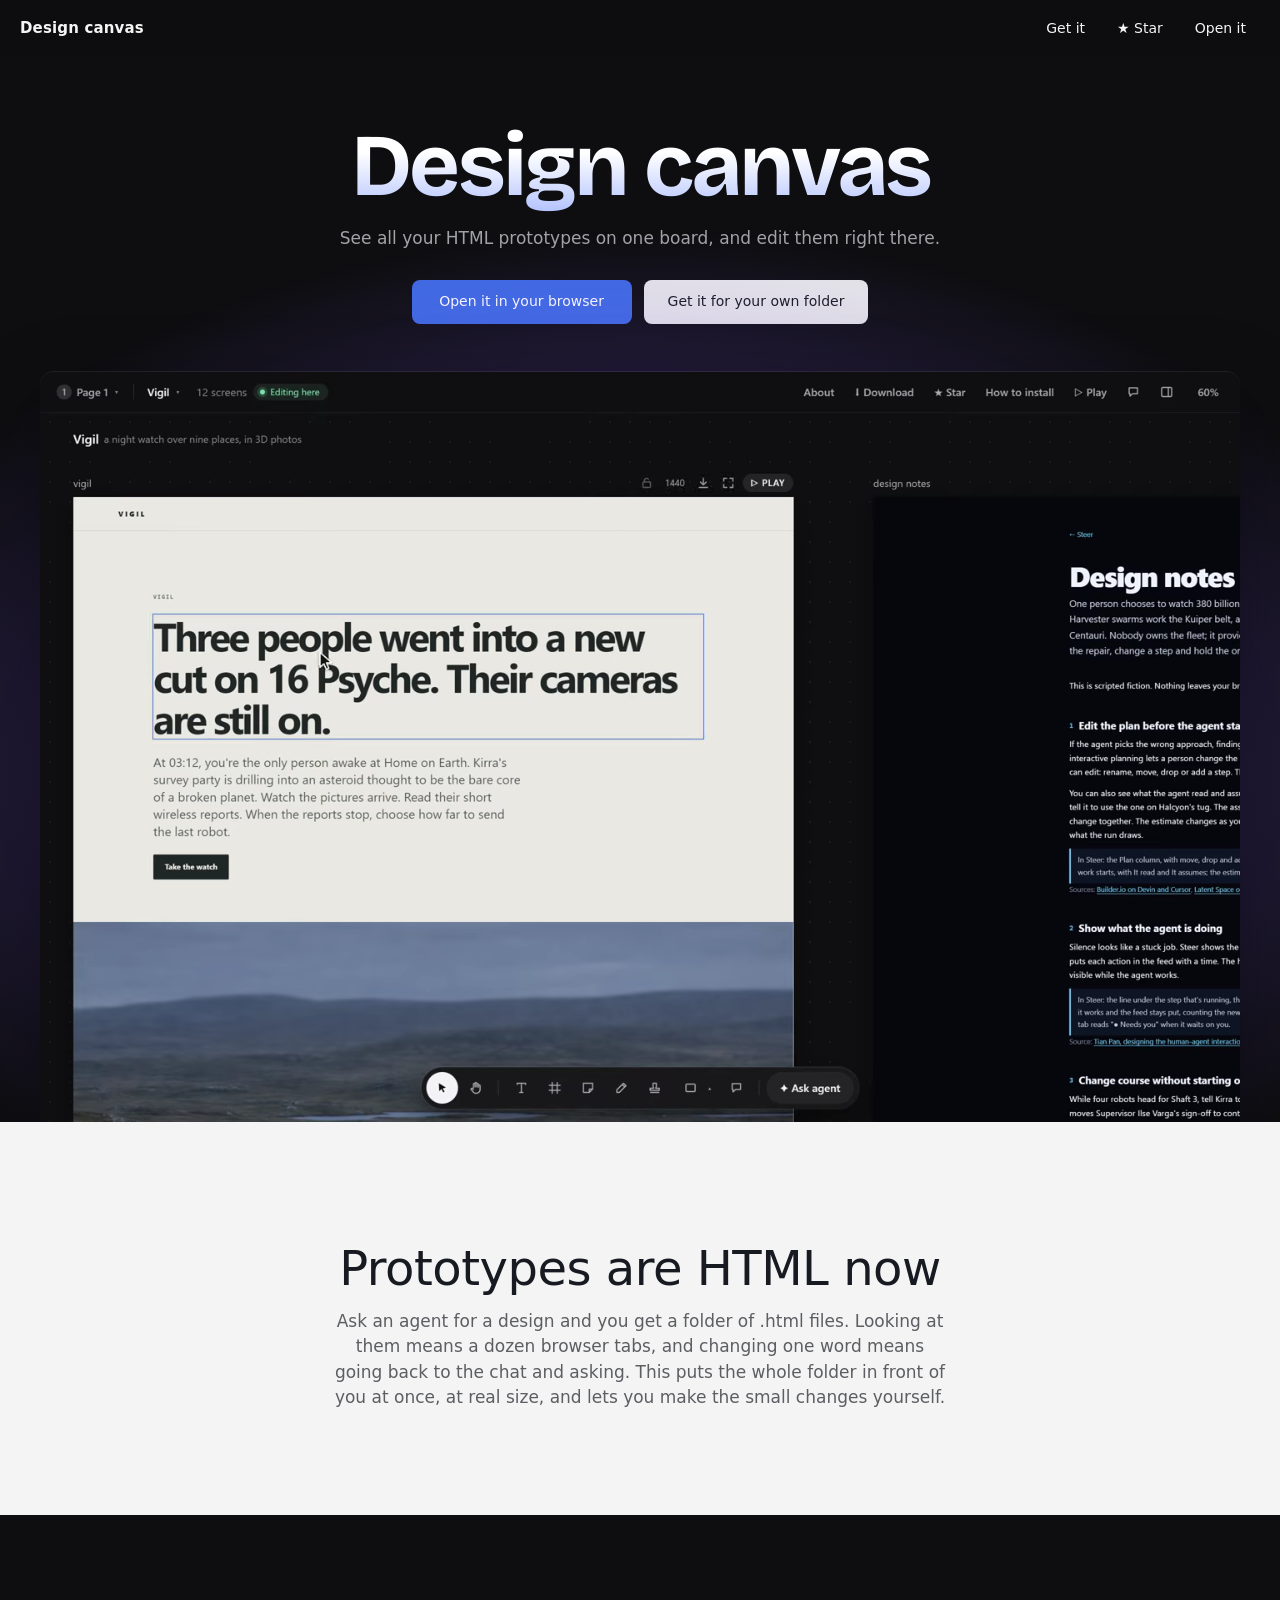
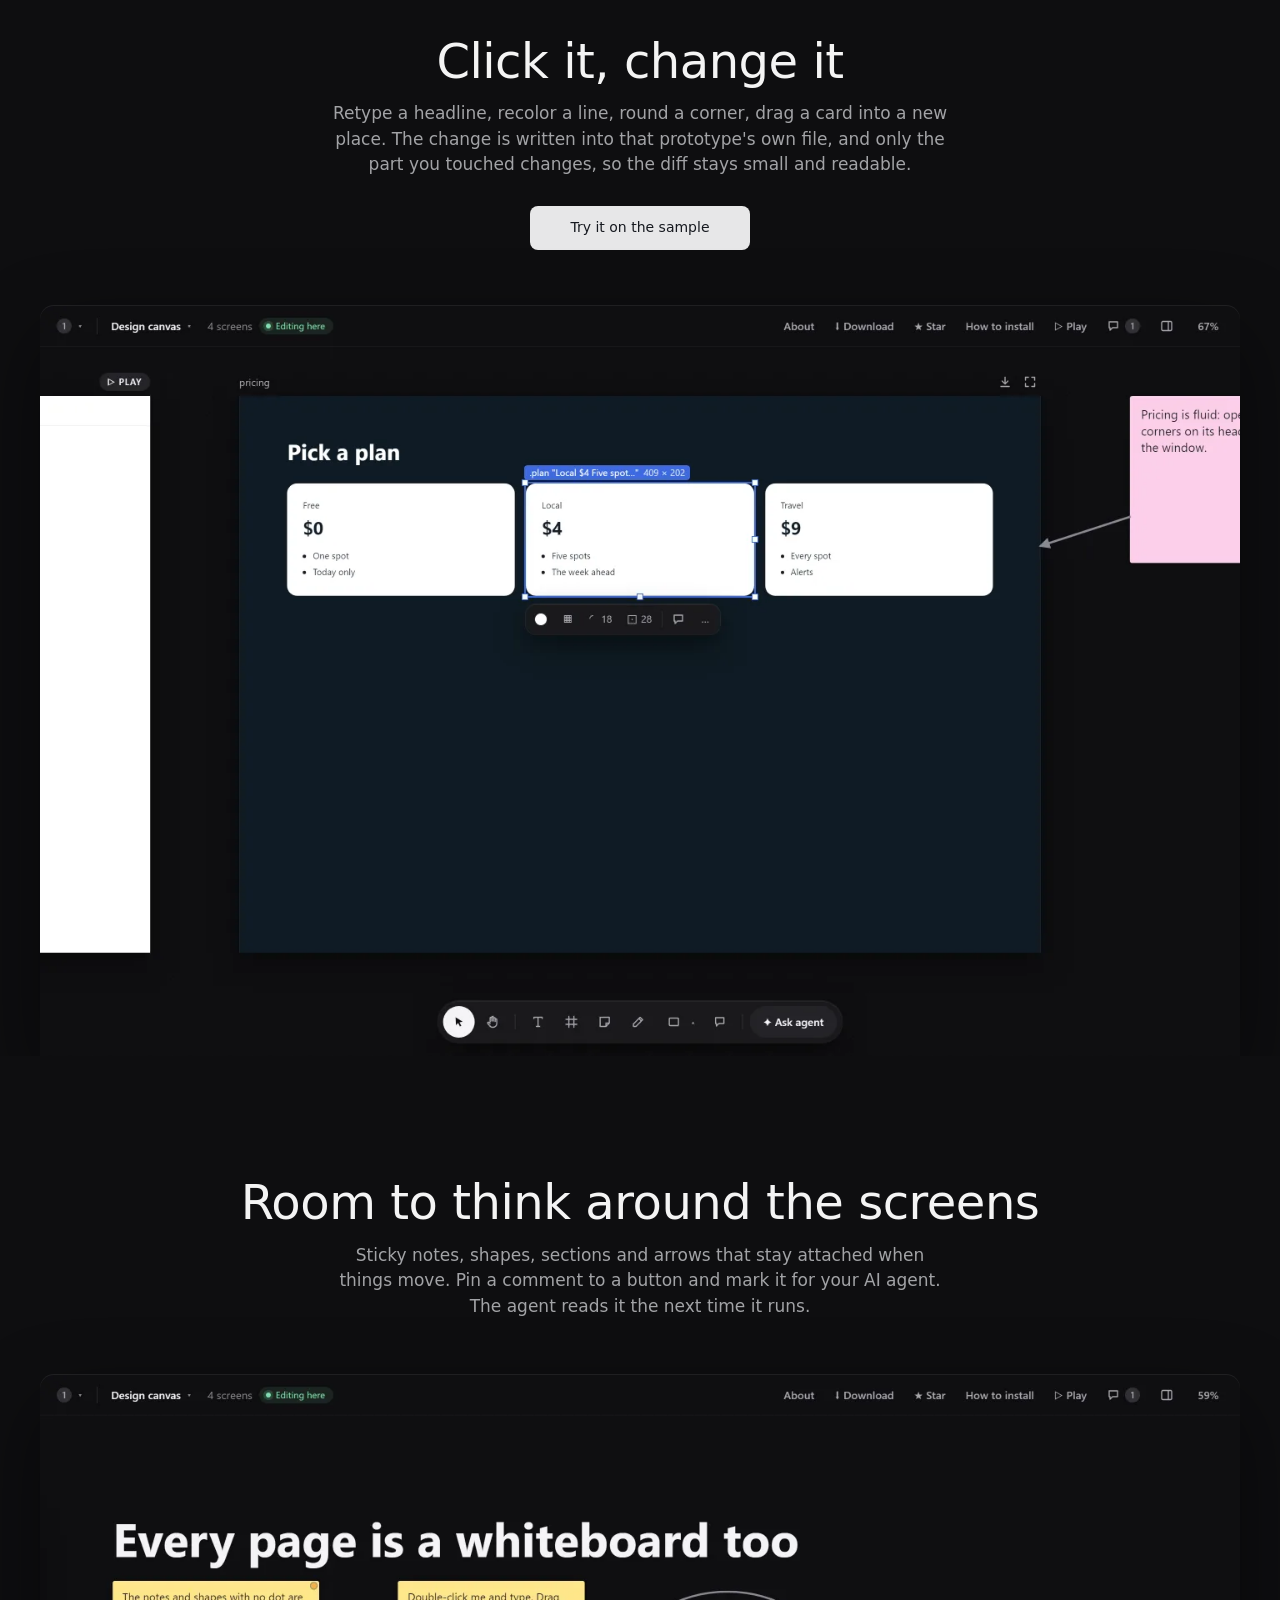
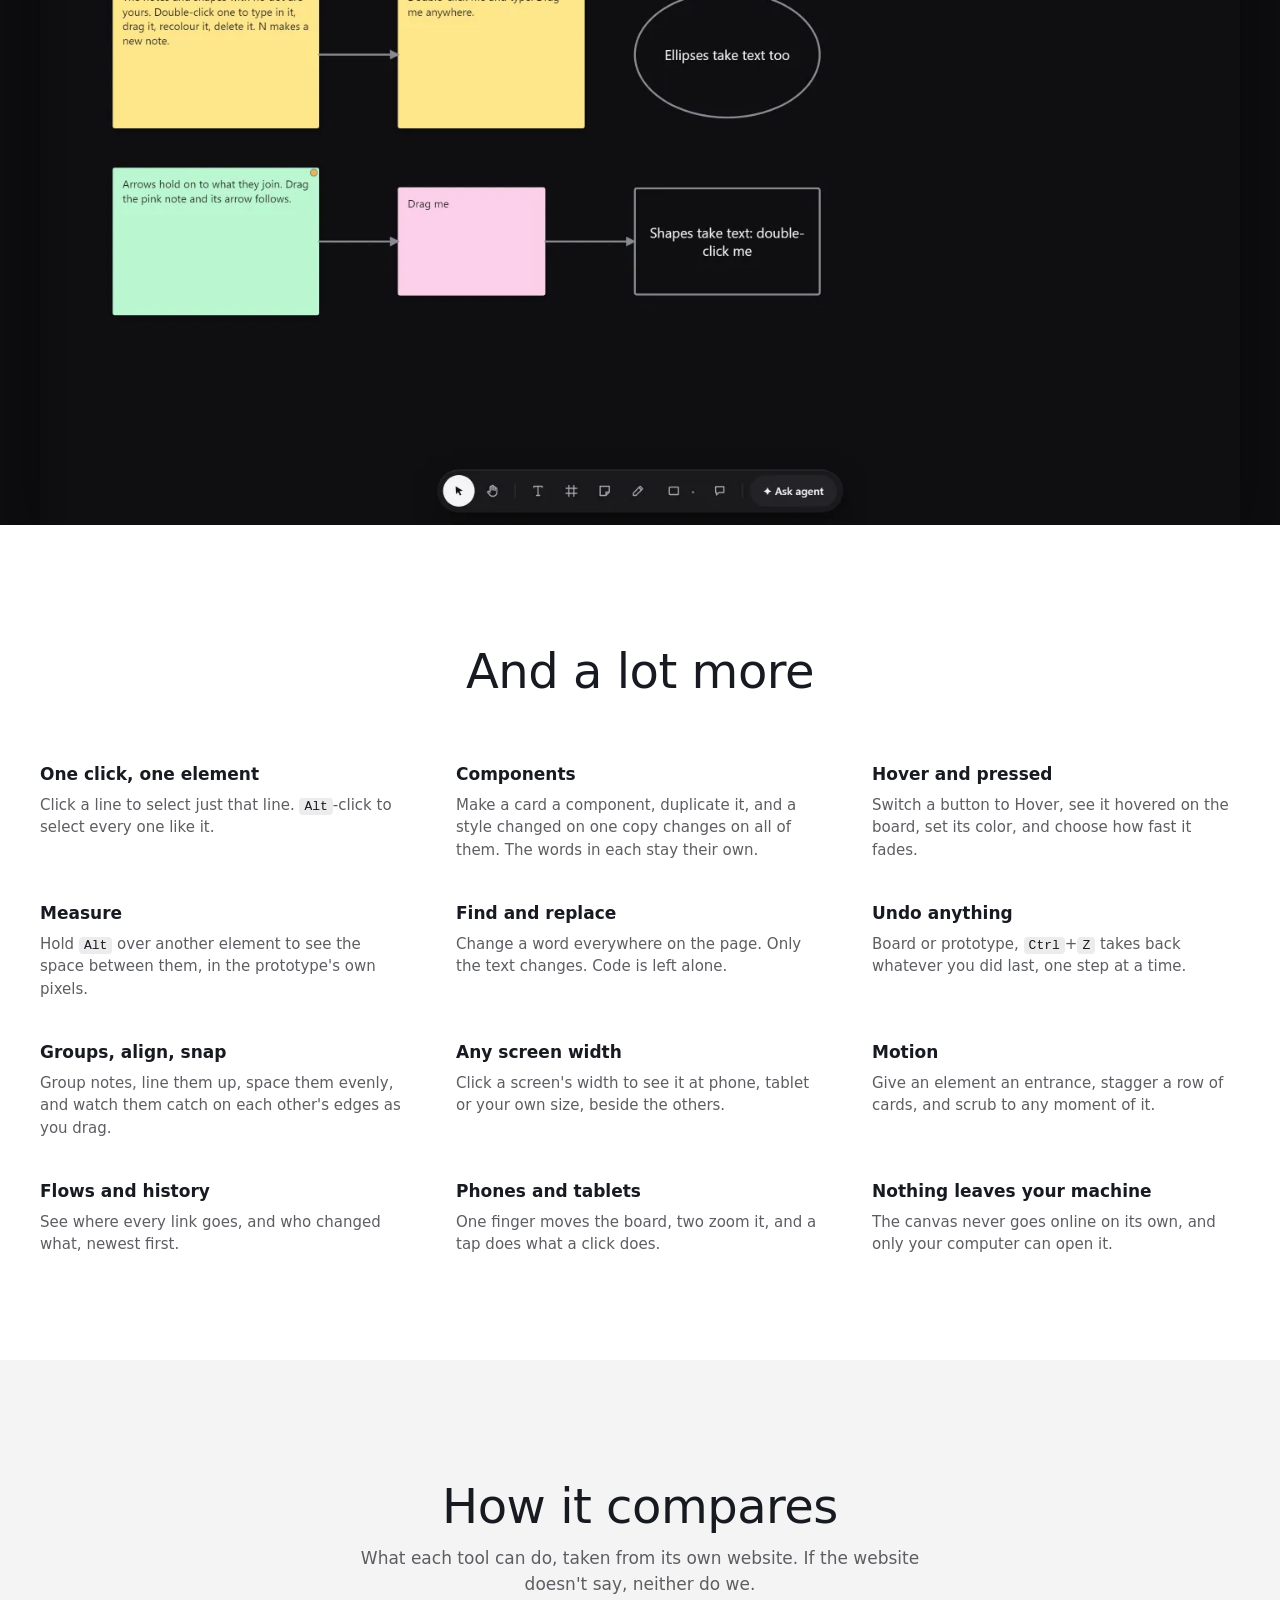
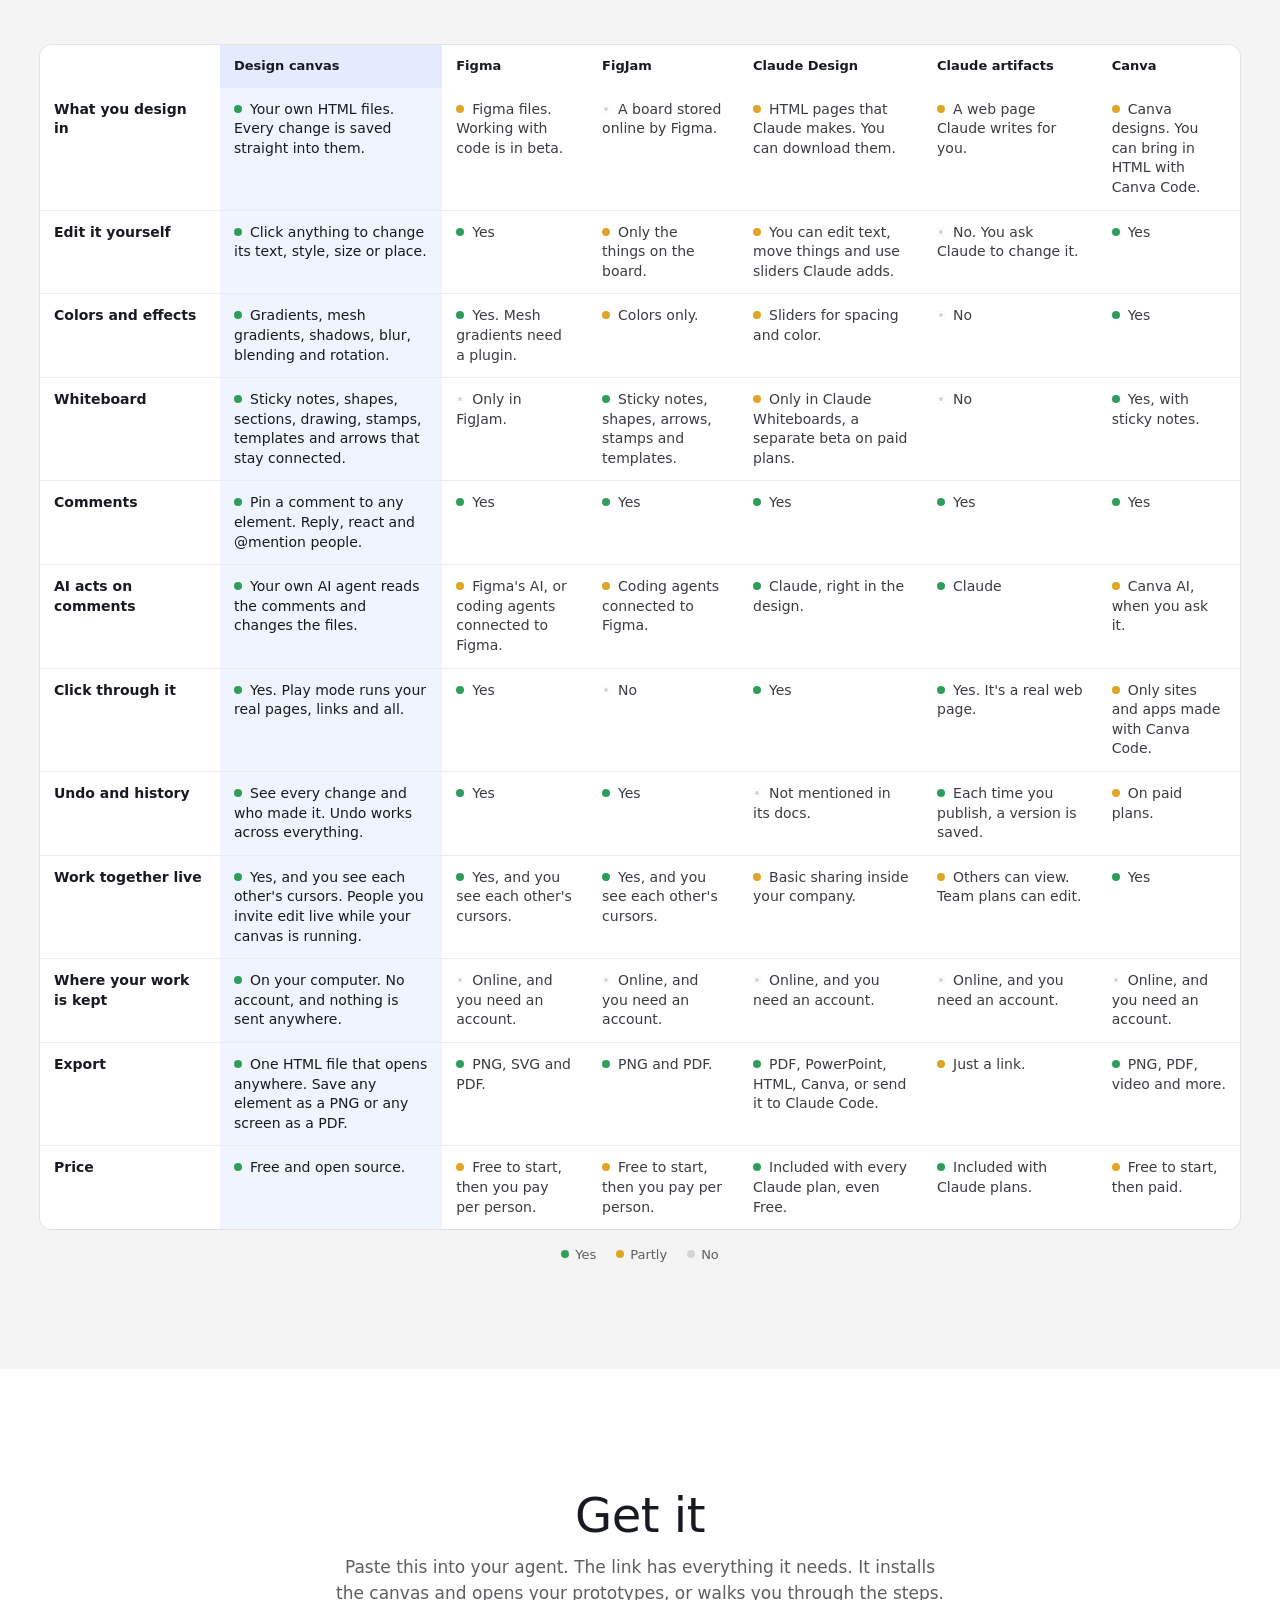
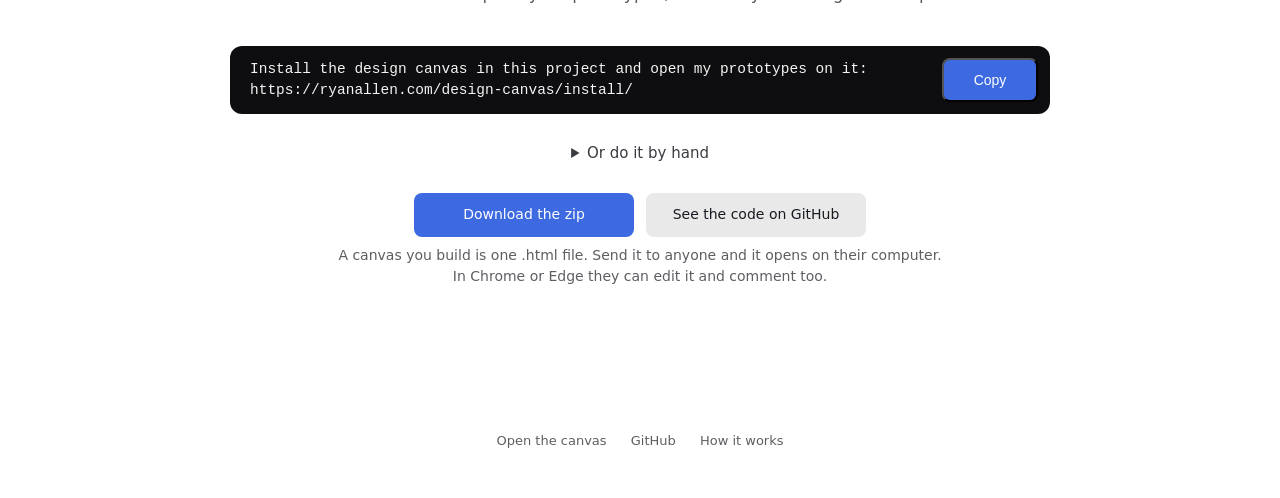
==== commit 4a427555: "Edit relay: invited people edit the owner's files live through the hosted room while the owner's can" ====
--- a/index.html
+++ b/index.html
@@ -311,7 +311,7 @@
           <tr><th scope="row">AI acts on comments</th><td class="us y">Your own AI agent reads the comments and changes the files.</td><td class="p">Figma's AI, or coding agents connected to Figma.</td><td class="p">Coding agents connected to Figma.</td><td class="y">Claude, right in the design.</td><td class="y">Claude</td><td class="p">Canva AI, when you ask it.</td></tr>
           <tr><th scope="row">Click through it</th><td class="us y">Yes. Play mode runs your real pages, links and all.</td><td class="y">Yes</td><td class="n">No</td><td class="y">Yes</td><td class="y">Yes. It's a real web page.</td><td class="p">Only sites and apps made with Canva Code.</td></tr>
           <tr><th scope="row">Undo and history</th><td class="us y">See every change and who made it. Undo works across everything.</td><td class="y">Yes</td><td class="y">Yes</td><td class="n">Not mentioned in its docs.</td><td class="y">Each time you publish, a version is saved.</td><td class="p">On paid plans.</td></tr>
-          <tr><th scope="row">Work together live</th><td class="us p">You see each other's cursors. Edits are shared live when the canvas runs on your computer.</td><td class="y">Yes, and you see each other's cursors.</td><td class="y">Yes, and you see each other's cursors.</td><td class="p">Basic sharing inside your company.</td><td class="p">Others can view. Team plans can edit.</td><td class="y">Yes</td></tr>
+          <tr><th scope="row">Work together live</th><td class="us y">Yes, and you see each other's cursors. People you invite edit live while your canvas is running.</td><td class="y">Yes, and you see each other's cursors.</td><td class="y">Yes, and you see each other's cursors.</td><td class="p">Basic sharing inside your company.</td><td class="p">Others can view. Team plans can edit.</td><td class="y">Yes</td></tr>
           <tr><th scope="row">Where your work is kept</th><td class="us y">On your computer. No account, and nothing is sent anywhere.</td><td class="n">Online, and you need an account.</td><td class="n">Online, and you need an account.</td><td class="n">Online, and you need an account.</td><td class="n">Online, and you need an account.</td><td class="n">Online, and you need an account.</td></tr>
           <tr><th scope="row">Export</th><td class="us y">One HTML file that opens anywhere. Save any element as a PNG or any screen as a PDF.</td><td class="y">PNG, SVG and PDF.</td><td class="y">PNG and PDF.</td><td class="y">PDF, PowerPoint, HTML, Canva, or send it to Claude Code.</td><td class="p">Just a link.</td><td class="y">PNG, PDF, video and more.</td></tr>
           <tr><th scope="row">Price</th><td class="us y">Free and open source.</td><td class="p">Free to start, then you pay per person.</td><td class="p">Free to start, then you pay per person.</td><td class="y">Included with every Claude plan, even Free.</td><td class="y">Included with Claude plans.</td><td class="p">Free to start, then paid.</td></tr>
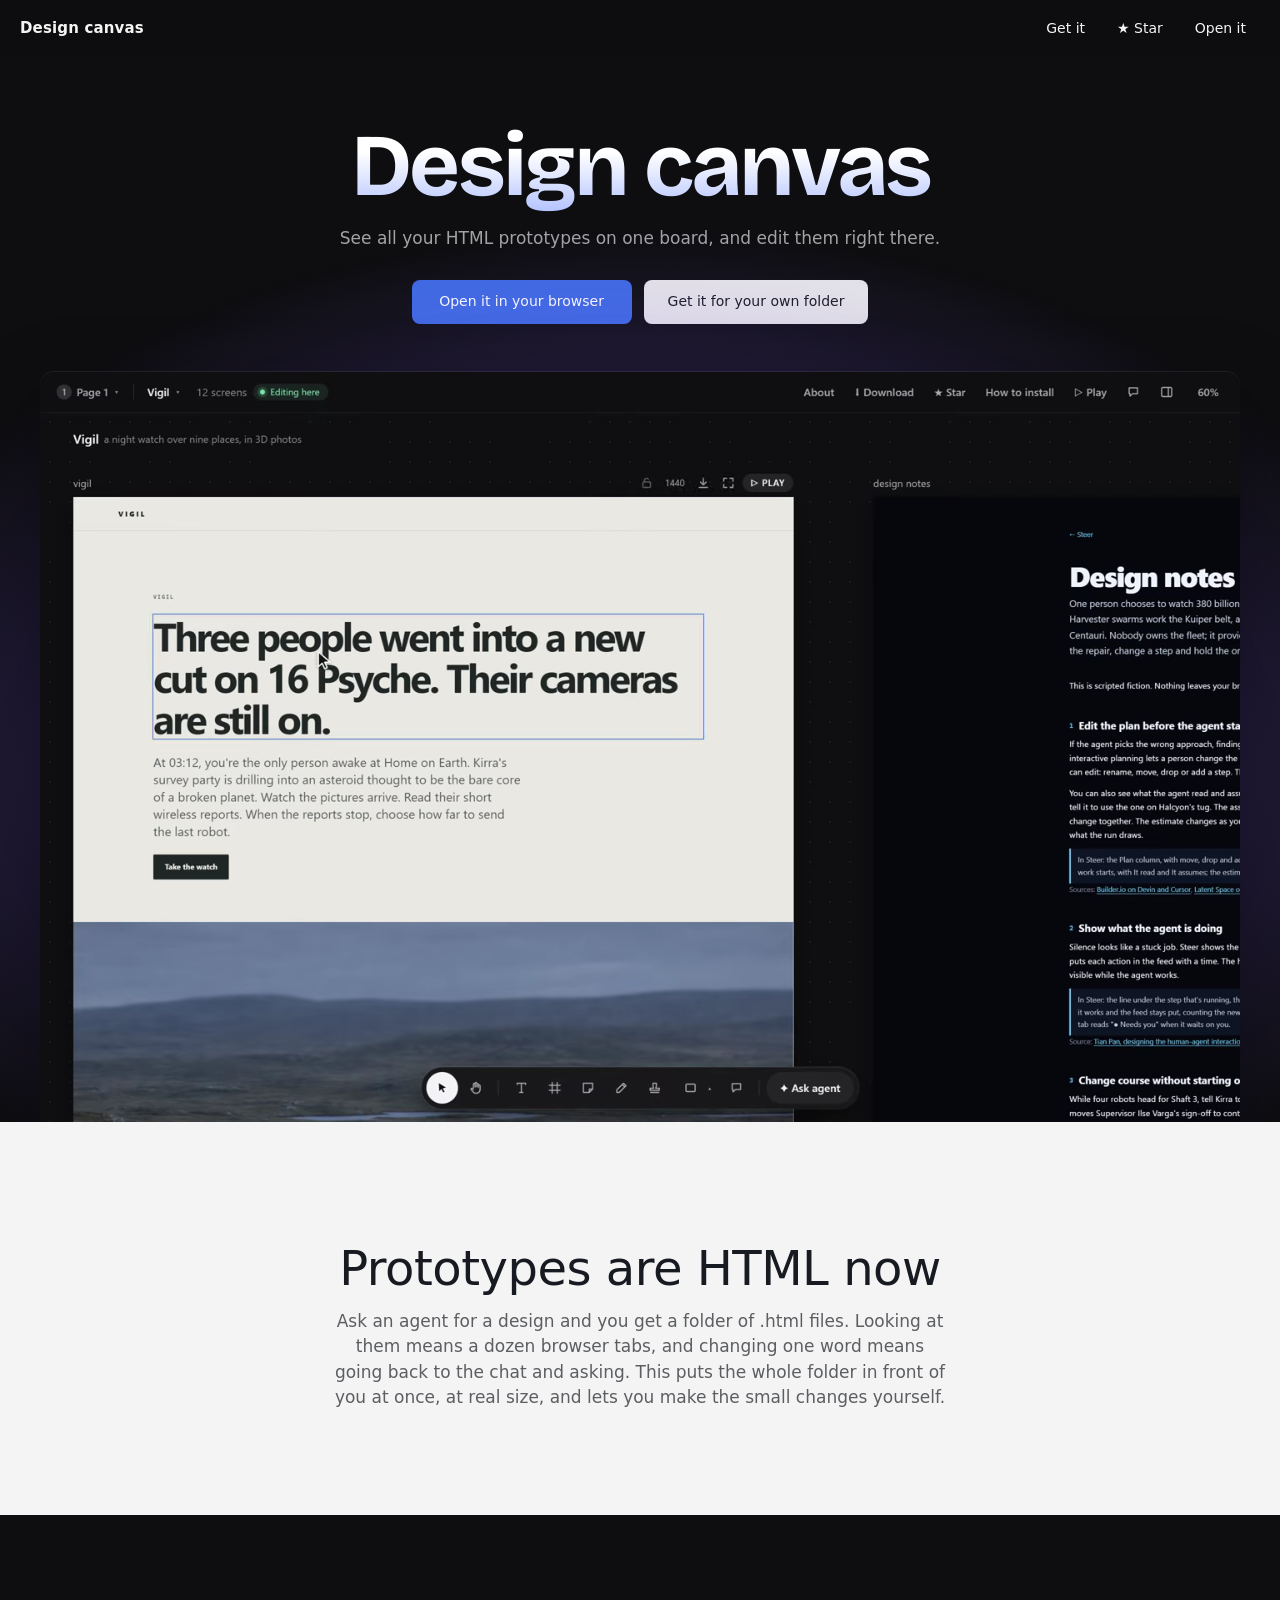
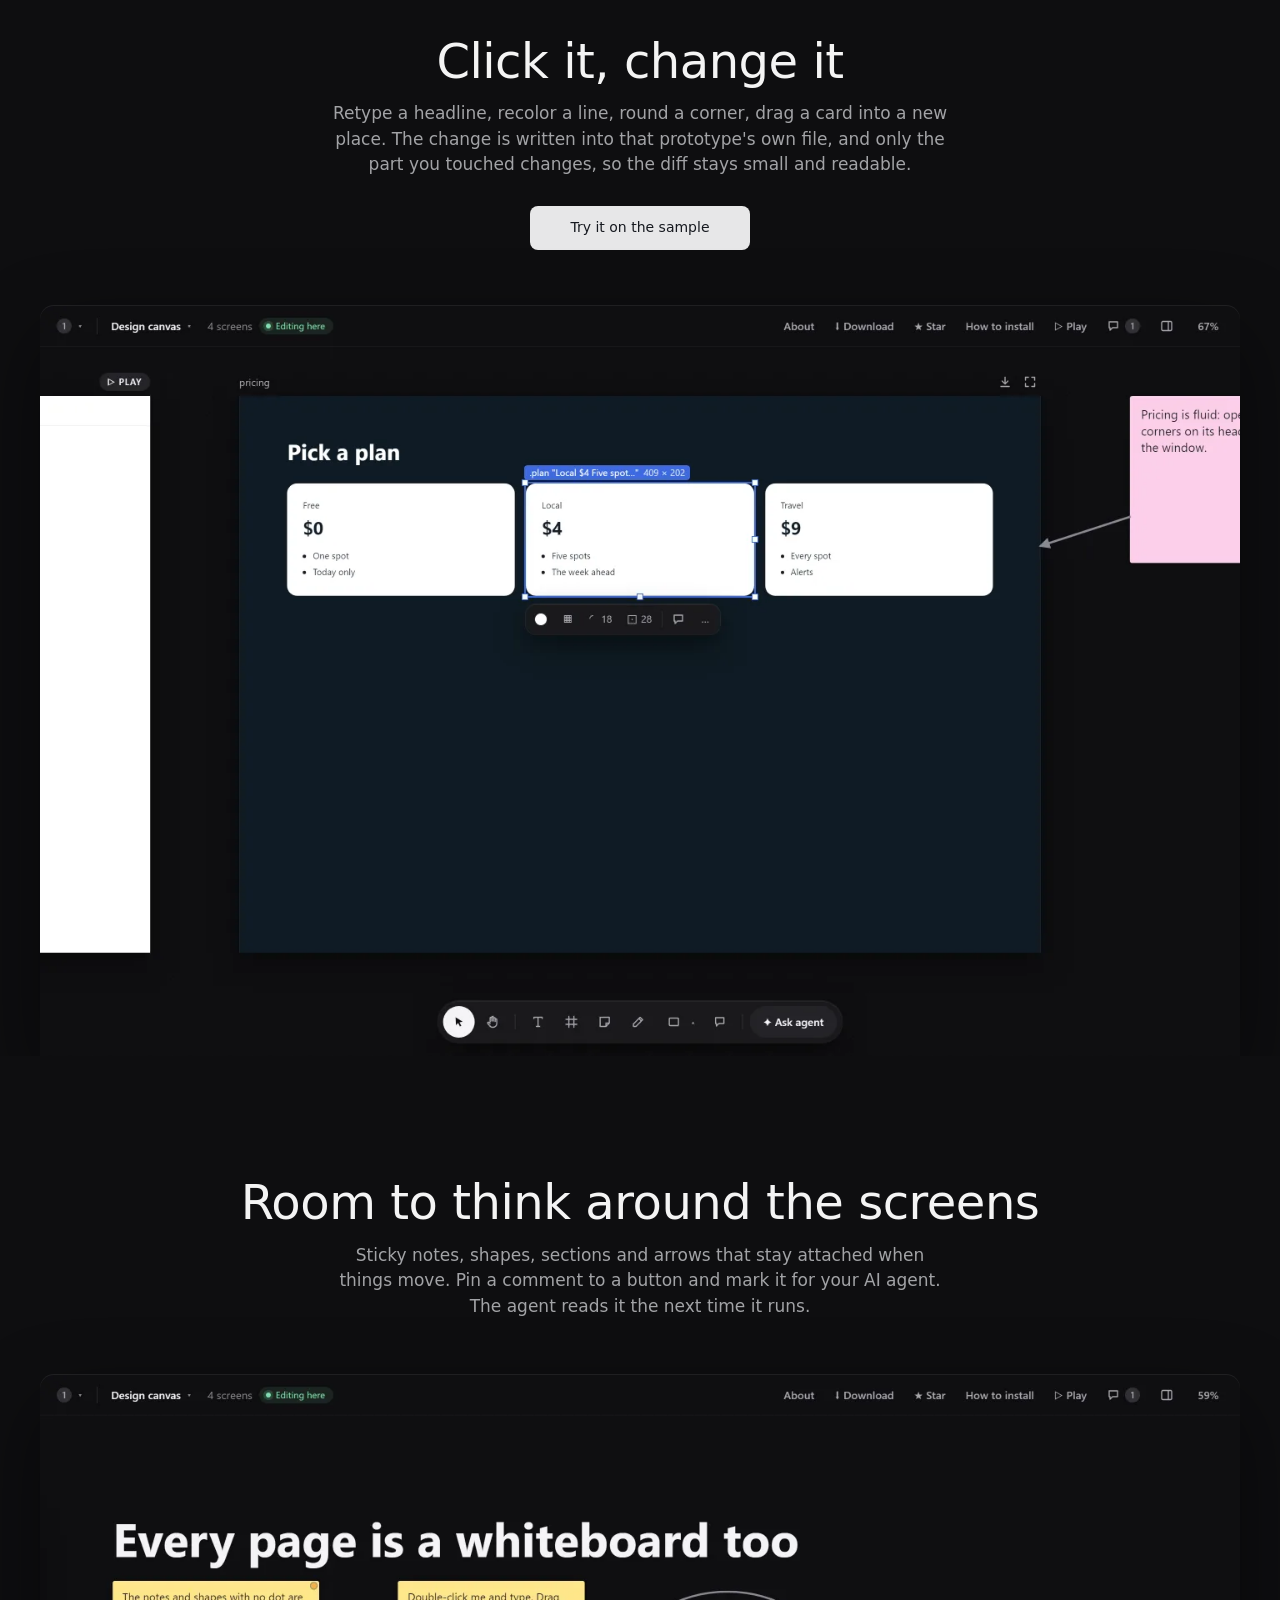
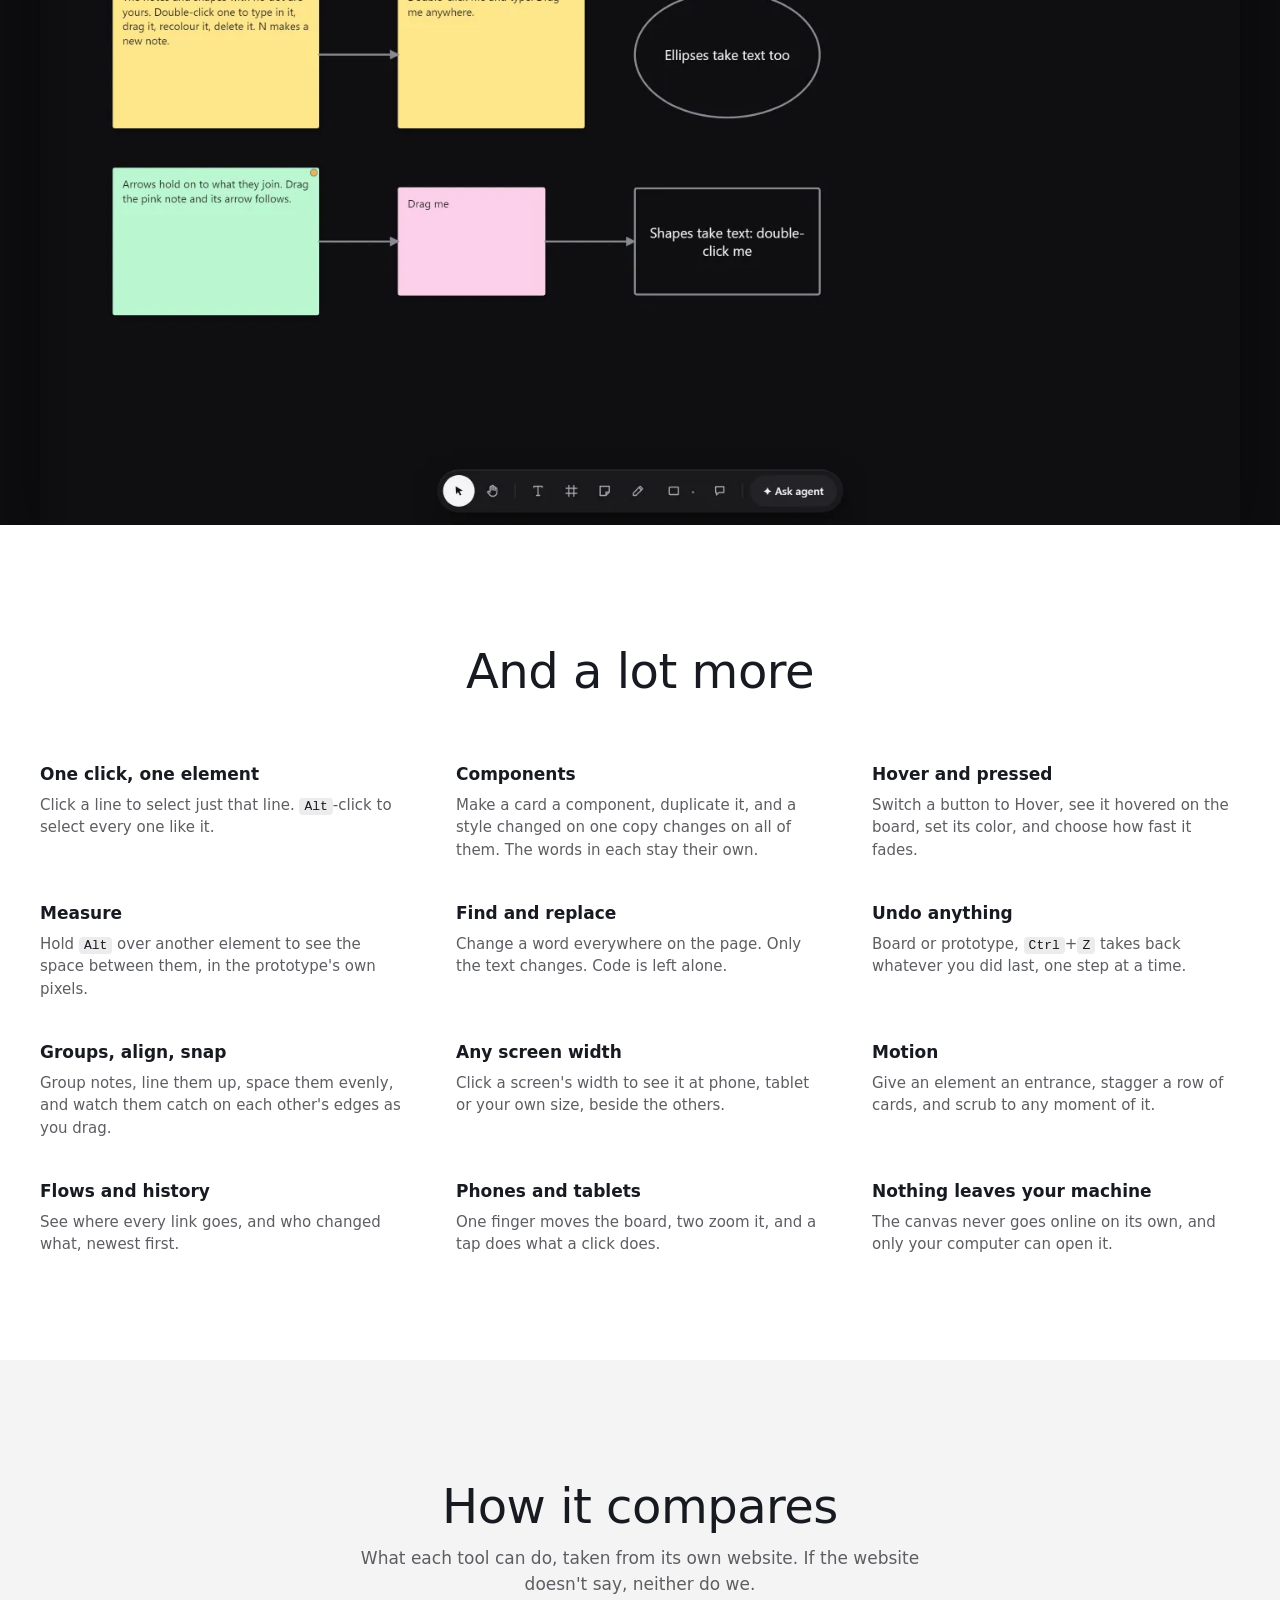
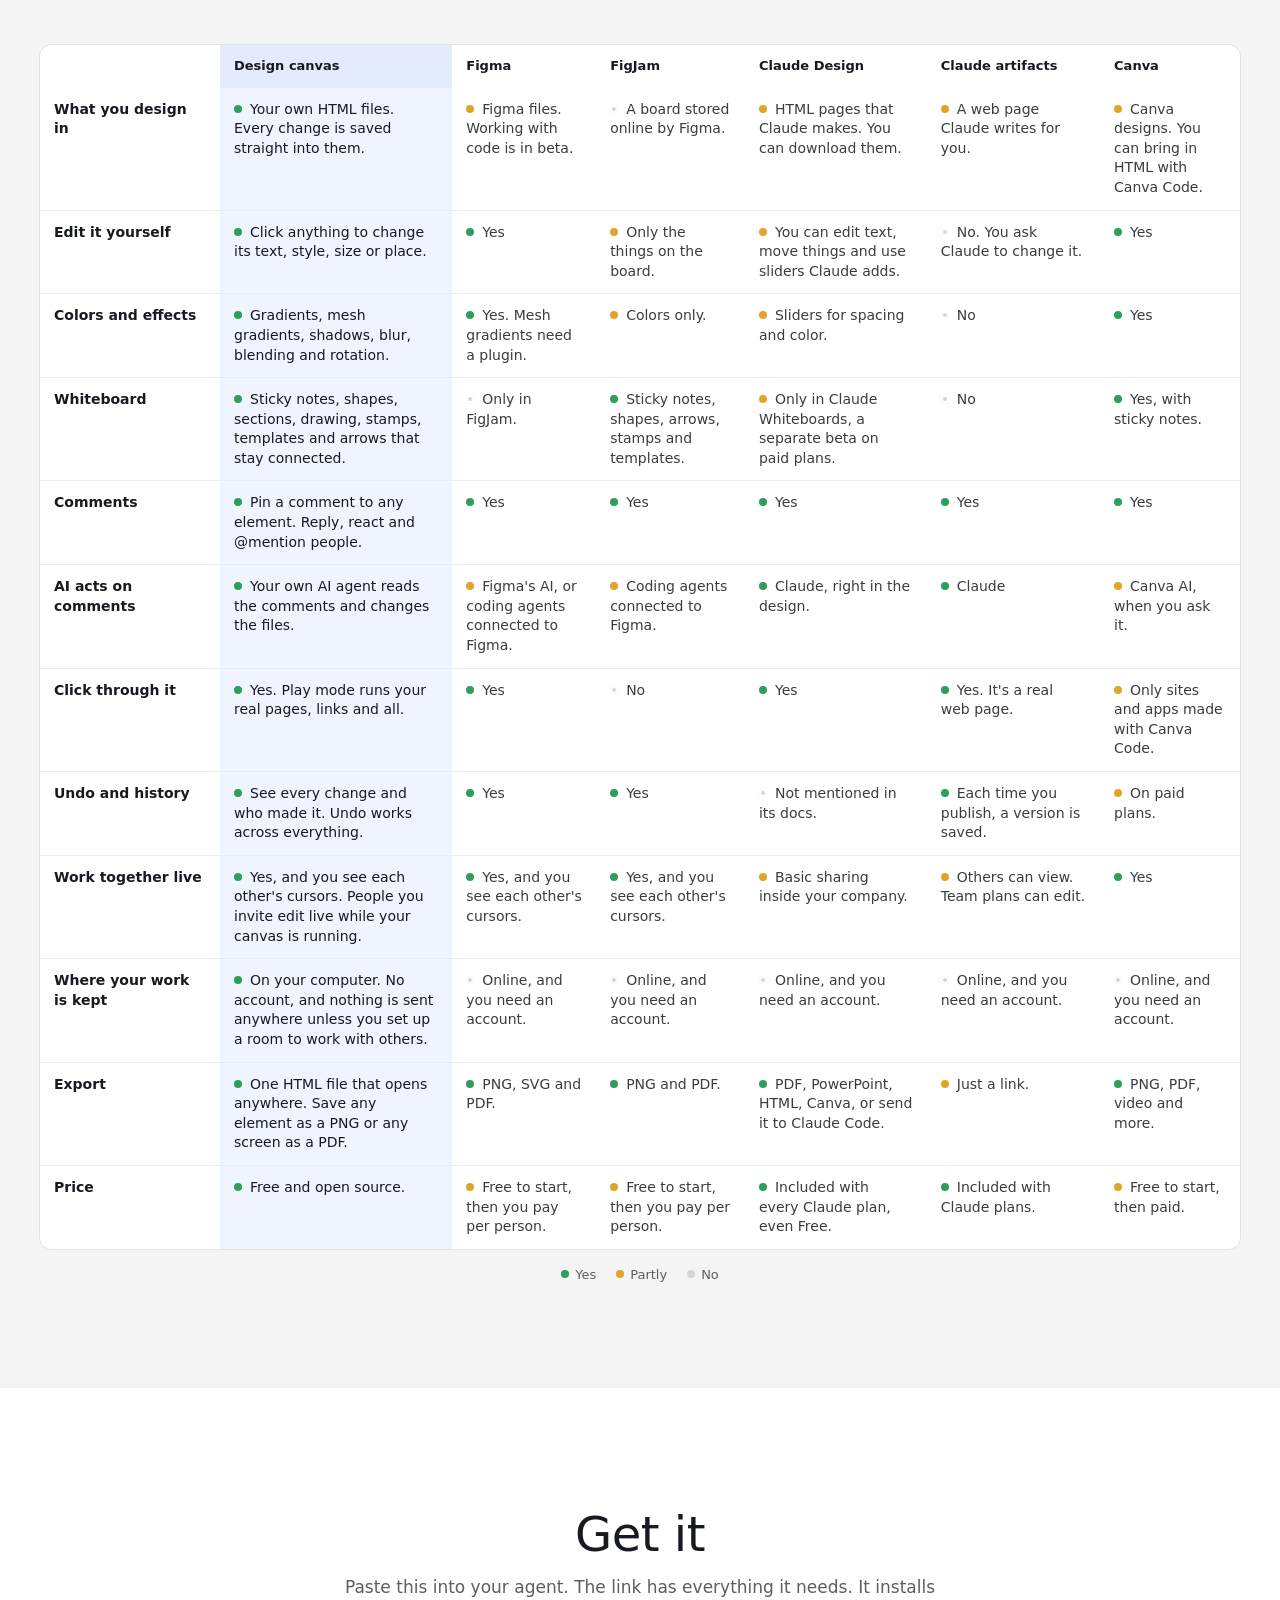
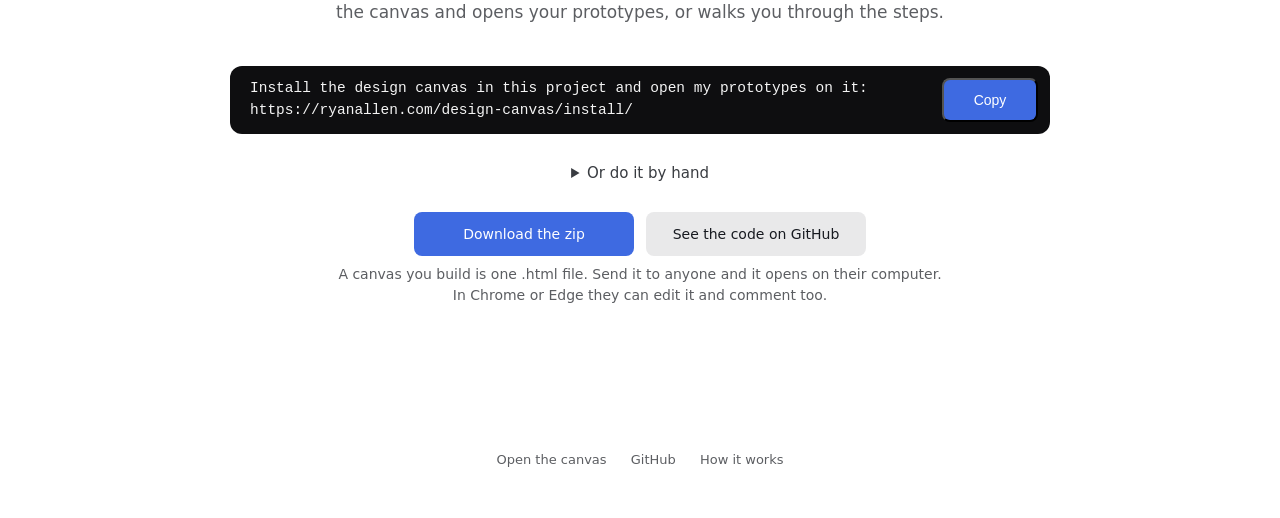
==== commit 703812c1: "Say where the canvas goes online: only through a room you set up to work with others" ====
--- a/index.html
+++ b/index.html
@@ -312,7 +312,7 @@
           <tr><th scope="row">Click through it</th><td class="us y">Yes. Play mode runs your real pages, links and all.</td><td class="y">Yes</td><td class="n">No</td><td class="y">Yes</td><td class="y">Yes. It's a real web page.</td><td class="p">Only sites and apps made with Canva Code.</td></tr>
           <tr><th scope="row">Undo and history</th><td class="us y">See every change and who made it. Undo works across everything.</td><td class="y">Yes</td><td class="y">Yes</td><td class="n">Not mentioned in its docs.</td><td class="y">Each time you publish, a version is saved.</td><td class="p">On paid plans.</td></tr>
           <tr><th scope="row">Work together live</th><td class="us y">Yes, and you see each other's cursors. People you invite edit live while your canvas is running.</td><td class="y">Yes, and you see each other's cursors.</td><td class="y">Yes, and you see each other's cursors.</td><td class="p">Basic sharing inside your company.</td><td class="p">Others can view. Team plans can edit.</td><td class="y">Yes</td></tr>
-          <tr><th scope="row">Where your work is kept</th><td class="us y">On your computer. No account, and nothing is sent anywhere.</td><td class="n">Online, and you need an account.</td><td class="n">Online, and you need an account.</td><td class="n">Online, and you need an account.</td><td class="n">Online, and you need an account.</td><td class="n">Online, and you need an account.</td></tr>
+          <tr><th scope="row">Where your work is kept</th><td class="us y">On your computer. No account, and nothing is sent anywhere unless you set up a room to work with others.</td><td class="n">Online, and you need an account.</td><td class="n">Online, and you need an account.</td><td class="n">Online, and you need an account.</td><td class="n">Online, and you need an account.</td><td class="n">Online, and you need an account.</td></tr>
           <tr><th scope="row">Export</th><td class="us y">One HTML file that opens anywhere. Save any element as a PNG or any screen as a PDF.</td><td class="y">PNG, SVG and PDF.</td><td class="y">PNG and PDF.</td><td class="y">PDF, PowerPoint, HTML, Canva, or send it to Claude Code.</td><td class="p">Just a link.</td><td class="y">PNG, PDF, video and more.</td></tr>
           <tr><th scope="row">Price</th><td class="us y">Free and open source.</td><td class="p">Free to start, then you pay per person.</td><td class="p">Free to start, then you pay per person.</td><td class="y">Included with every Claude plan, even Free.</td><td class="y">Included with Claude plans.</td><td class="p">Free to start, then paid.</td></tr>
           </tbody>
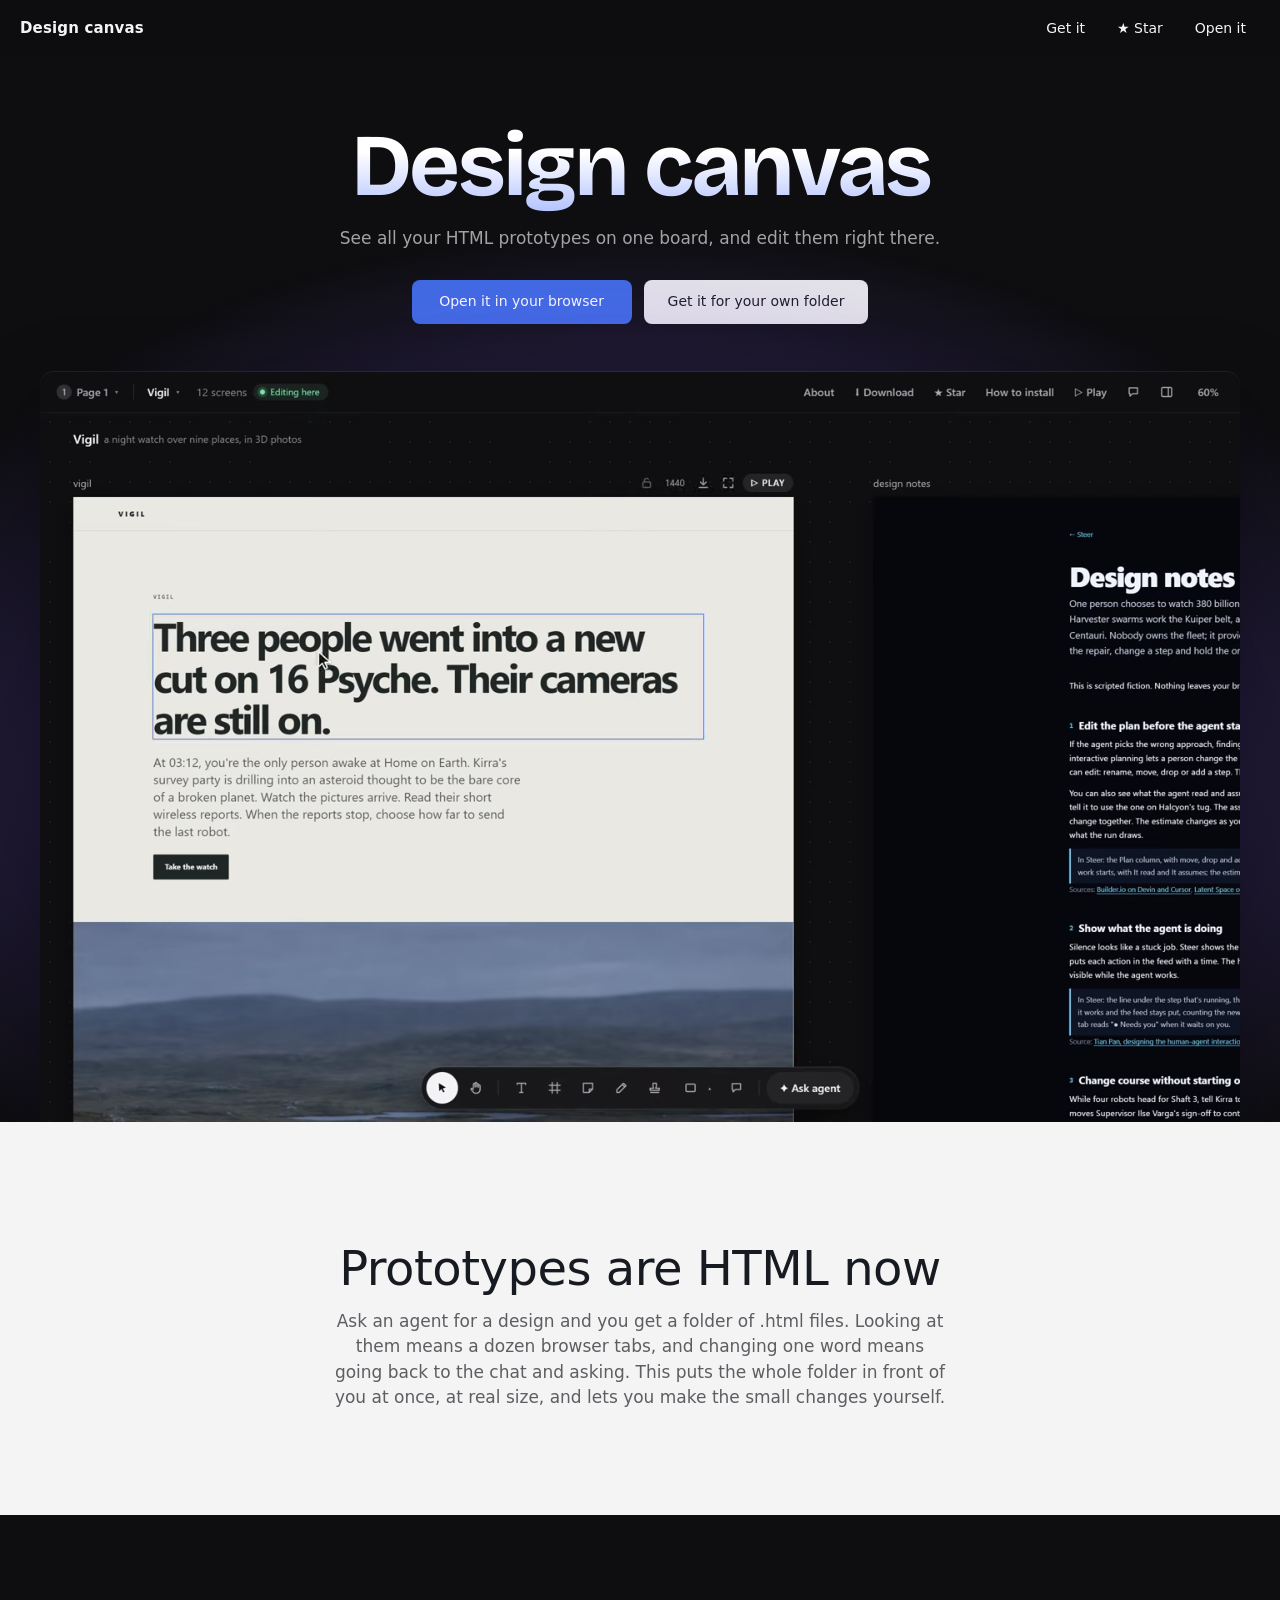
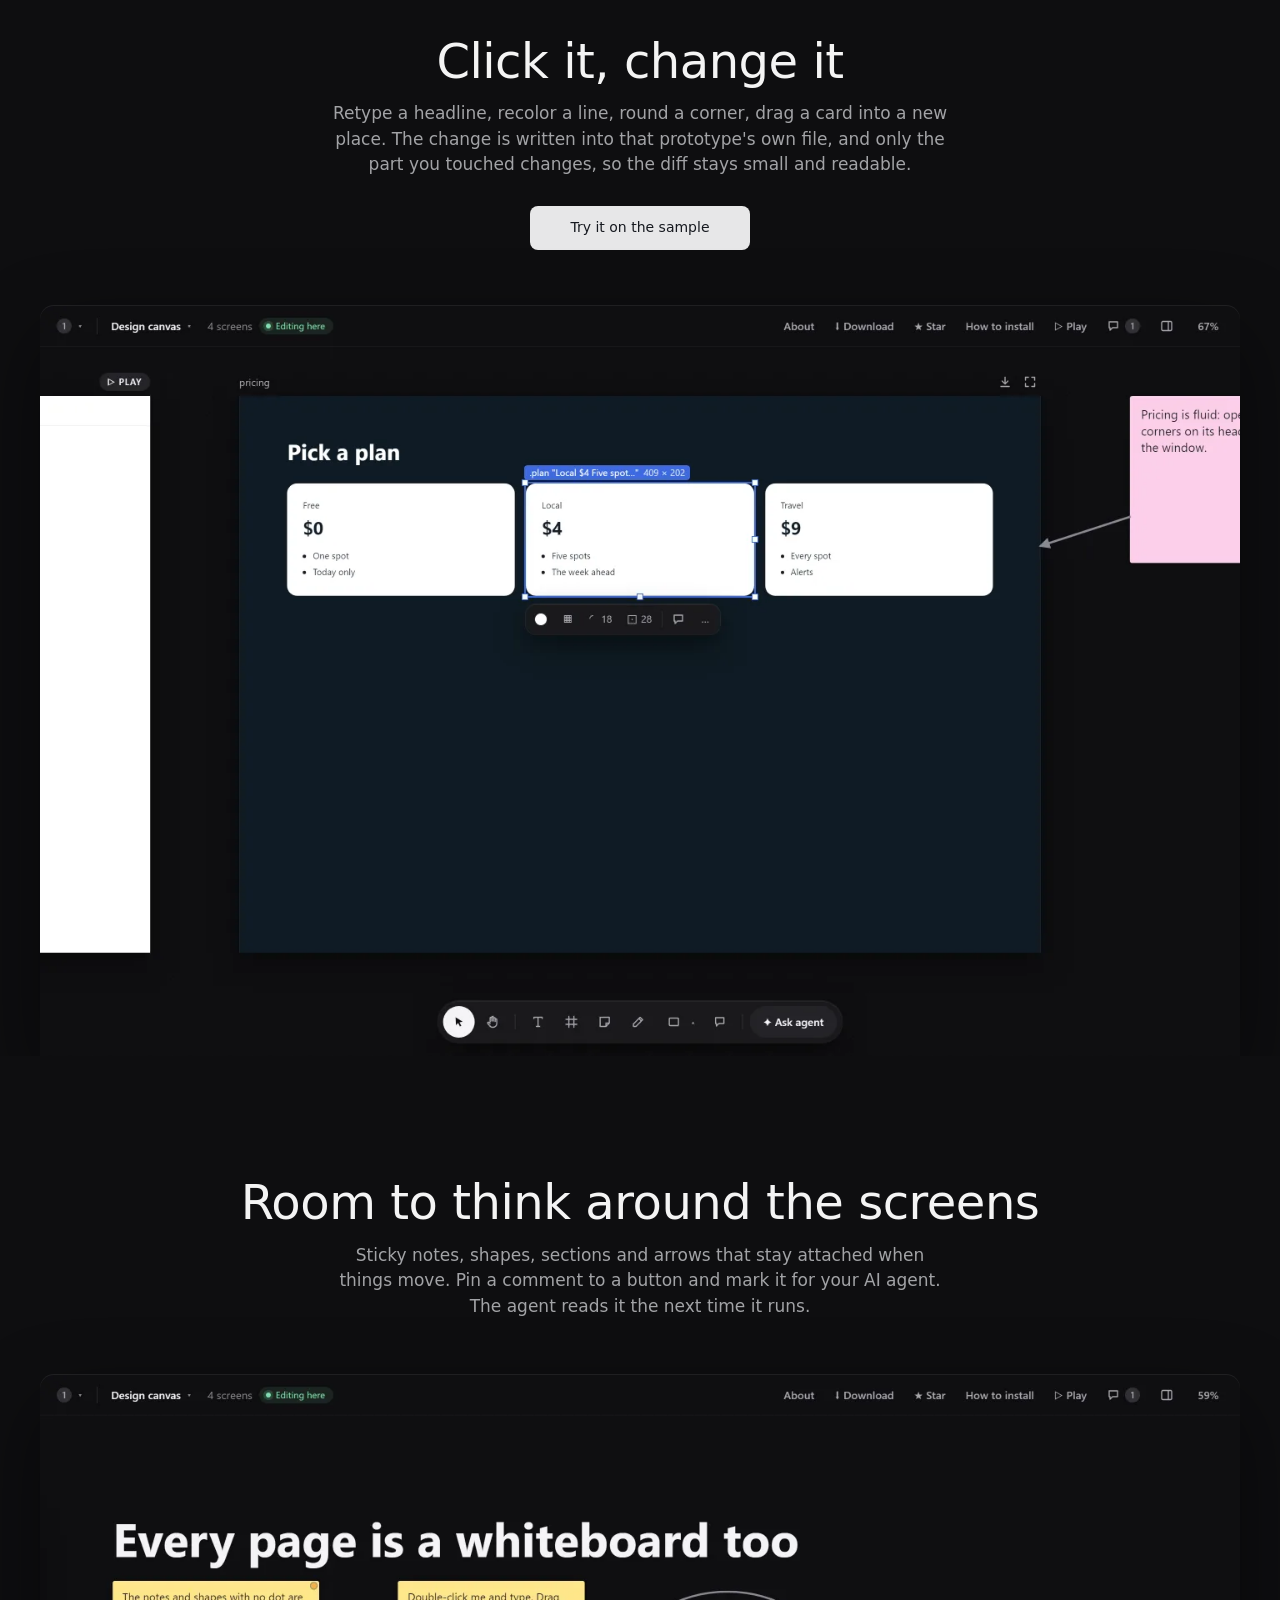
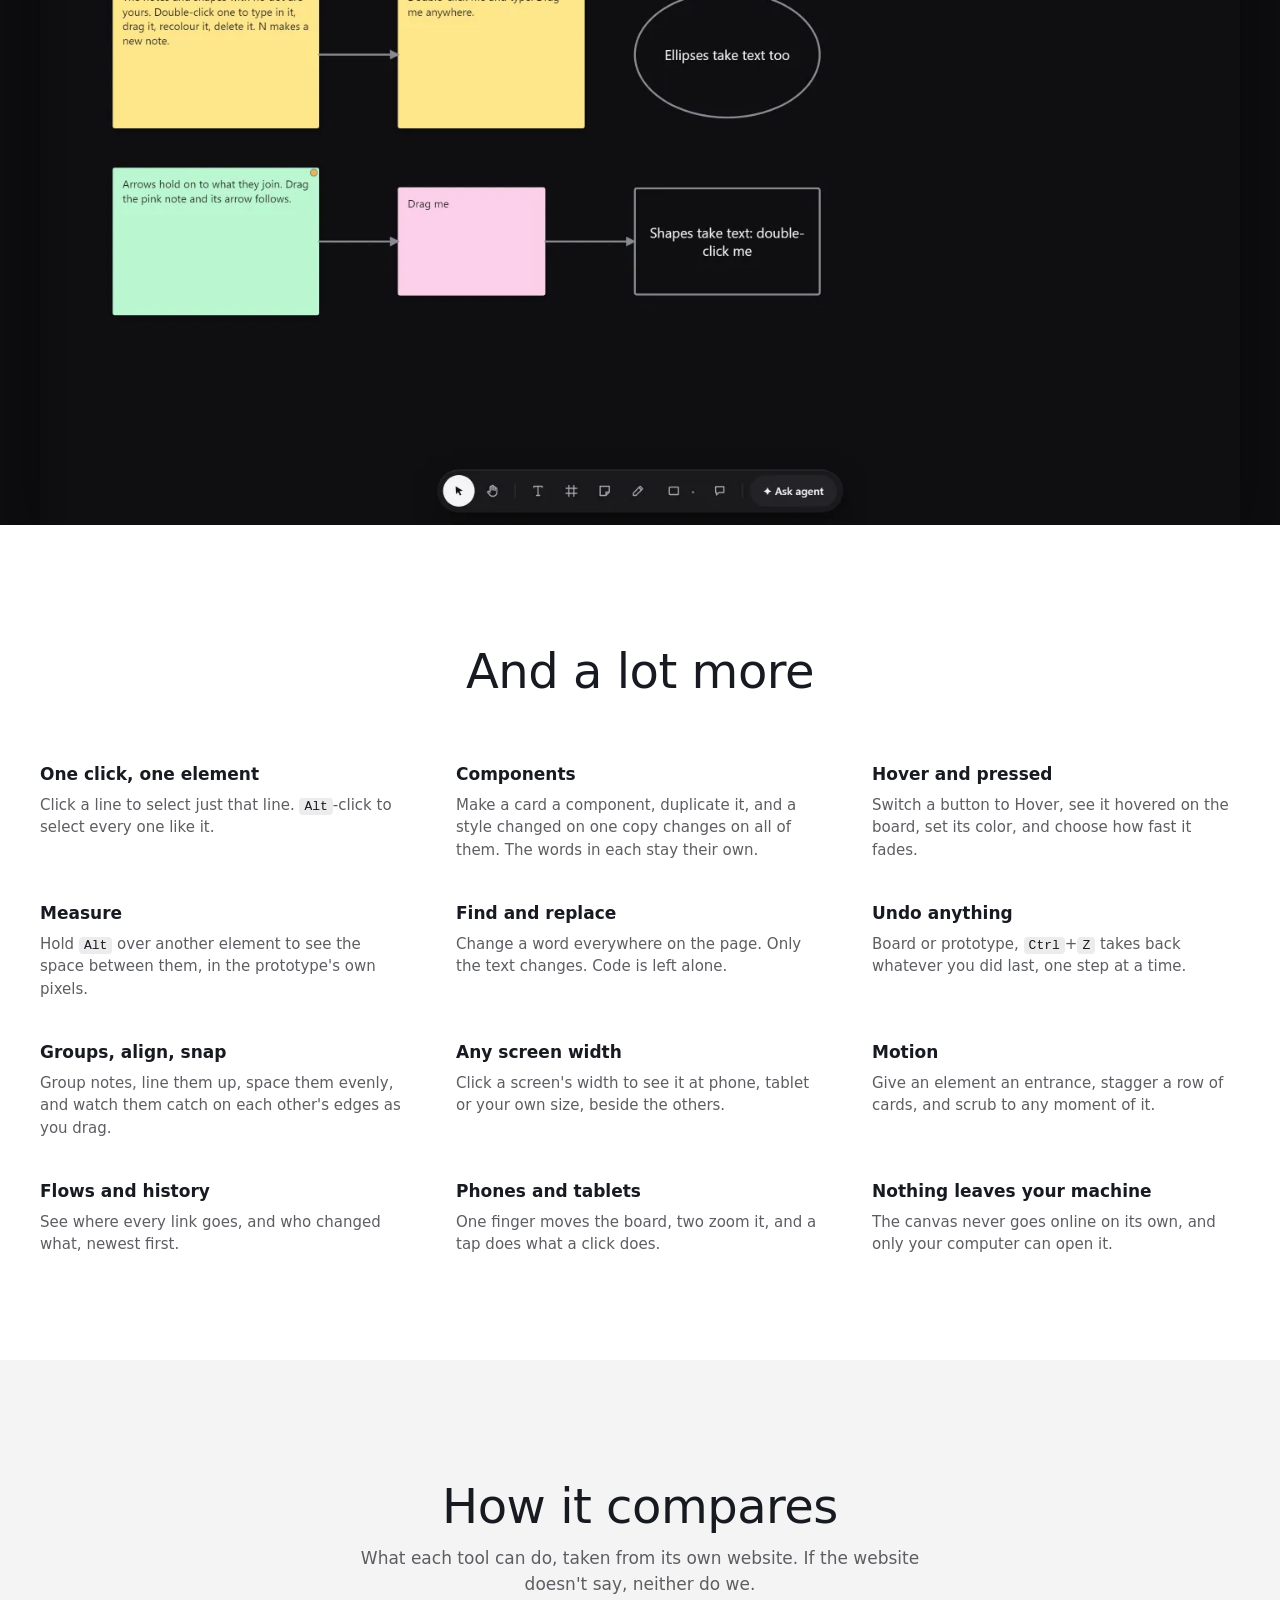
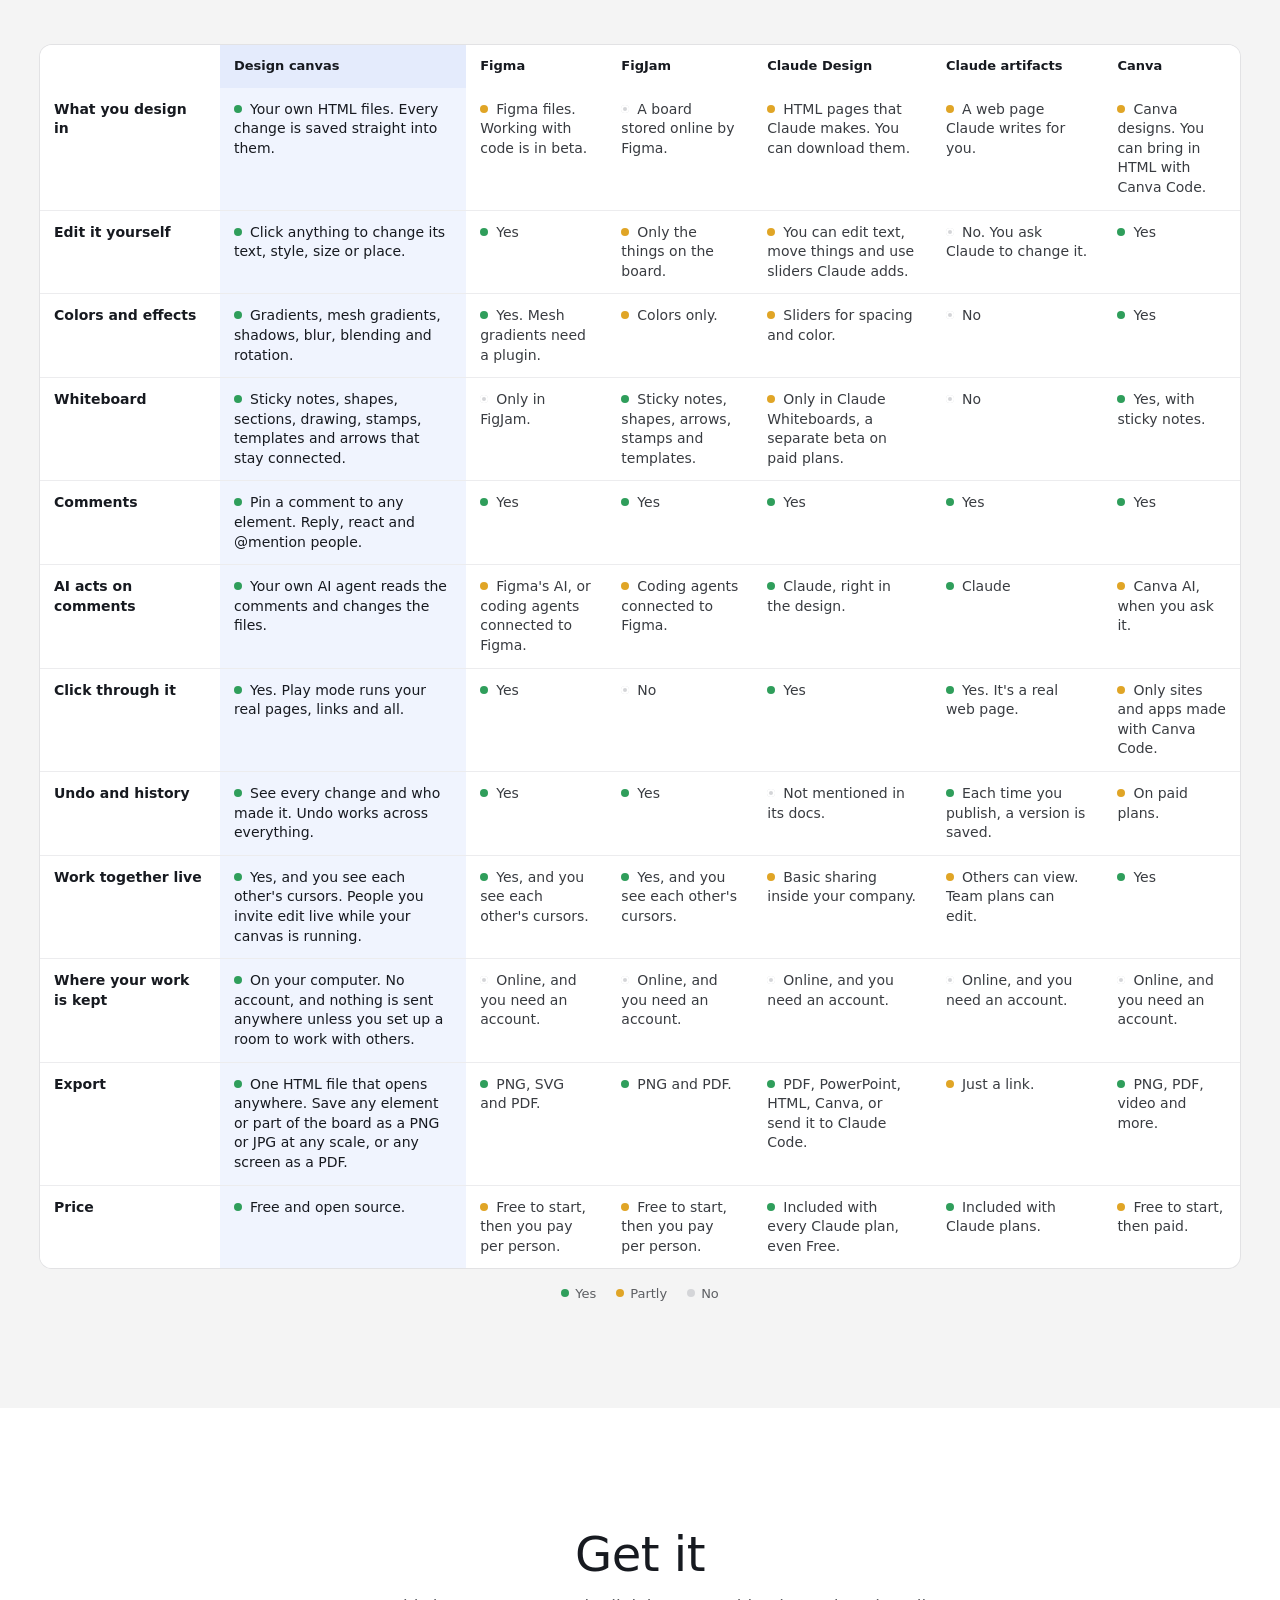
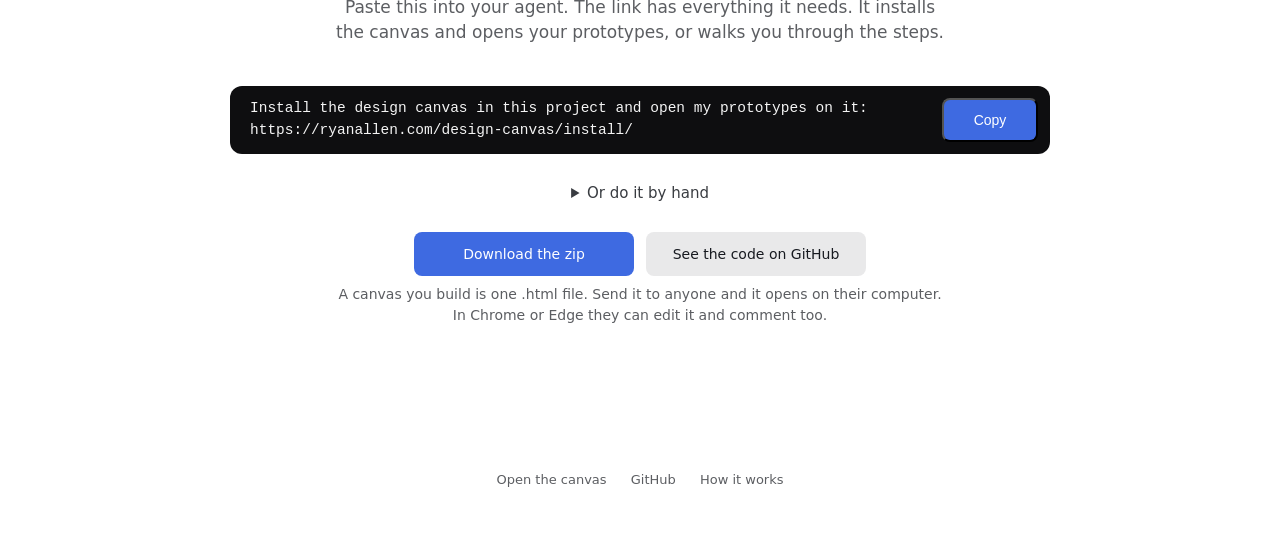
==== commit ebb2500e: "Landing page: the Export cell names JPG, scale and board pictures" ====
--- a/index.html
+++ b/index.html
@@ -313,7 +313,7 @@
           <tr><th scope="row">Undo and history</th><td class="us y">See every change and who made it. Undo works across everything.</td><td class="y">Yes</td><td class="y">Yes</td><td class="n">Not mentioned in its docs.</td><td class="y">Each time you publish, a version is saved.</td><td class="p">On paid plans.</td></tr>
           <tr><th scope="row">Work together live</th><td class="us y">Yes, and you see each other's cursors. People you invite edit live while your canvas is running.</td><td class="y">Yes, and you see each other's cursors.</td><td class="y">Yes, and you see each other's cursors.</td><td class="p">Basic sharing inside your company.</td><td class="p">Others can view. Team plans can edit.</td><td class="y">Yes</td></tr>
           <tr><th scope="row">Where your work is kept</th><td class="us y">On your computer. No account, and nothing is sent anywhere unless you set up a room to work with others.</td><td class="n">Online, and you need an account.</td><td class="n">Online, and you need an account.</td><td class="n">Online, and you need an account.</td><td class="n">Online, and you need an account.</td><td class="n">Online, and you need an account.</td></tr>
-          <tr><th scope="row">Export</th><td class="us y">One HTML file that opens anywhere. Save any element as a PNG or any screen as a PDF.</td><td class="y">PNG, SVG and PDF.</td><td class="y">PNG and PDF.</td><td class="y">PDF, PowerPoint, HTML, Canva, or send it to Claude Code.</td><td class="p">Just a link.</td><td class="y">PNG, PDF, video and more.</td></tr>
+          <tr><th scope="row">Export</th><td class="us y">One HTML file that opens anywhere. Save any element or part of the board as a PNG or JPG at any scale, or any screen as a PDF.</td><td class="y">PNG, SVG and PDF.</td><td class="y">PNG and PDF.</td><td class="y">PDF, PowerPoint, HTML, Canva, or send it to Claude Code.</td><td class="p">Just a link.</td><td class="y">PNG, PDF, video and more.</td></tr>
           <tr><th scope="row">Price</th><td class="us y">Free and open source.</td><td class="p">Free to start, then you pay per person.</td><td class="p">Free to start, then you pay per person.</td><td class="y">Included with every Claude plan, even Free.</td><td class="y">Included with Claude plans.</td><td class="p">Free to start, then paid.</td></tr>
           </tbody>
       </table>
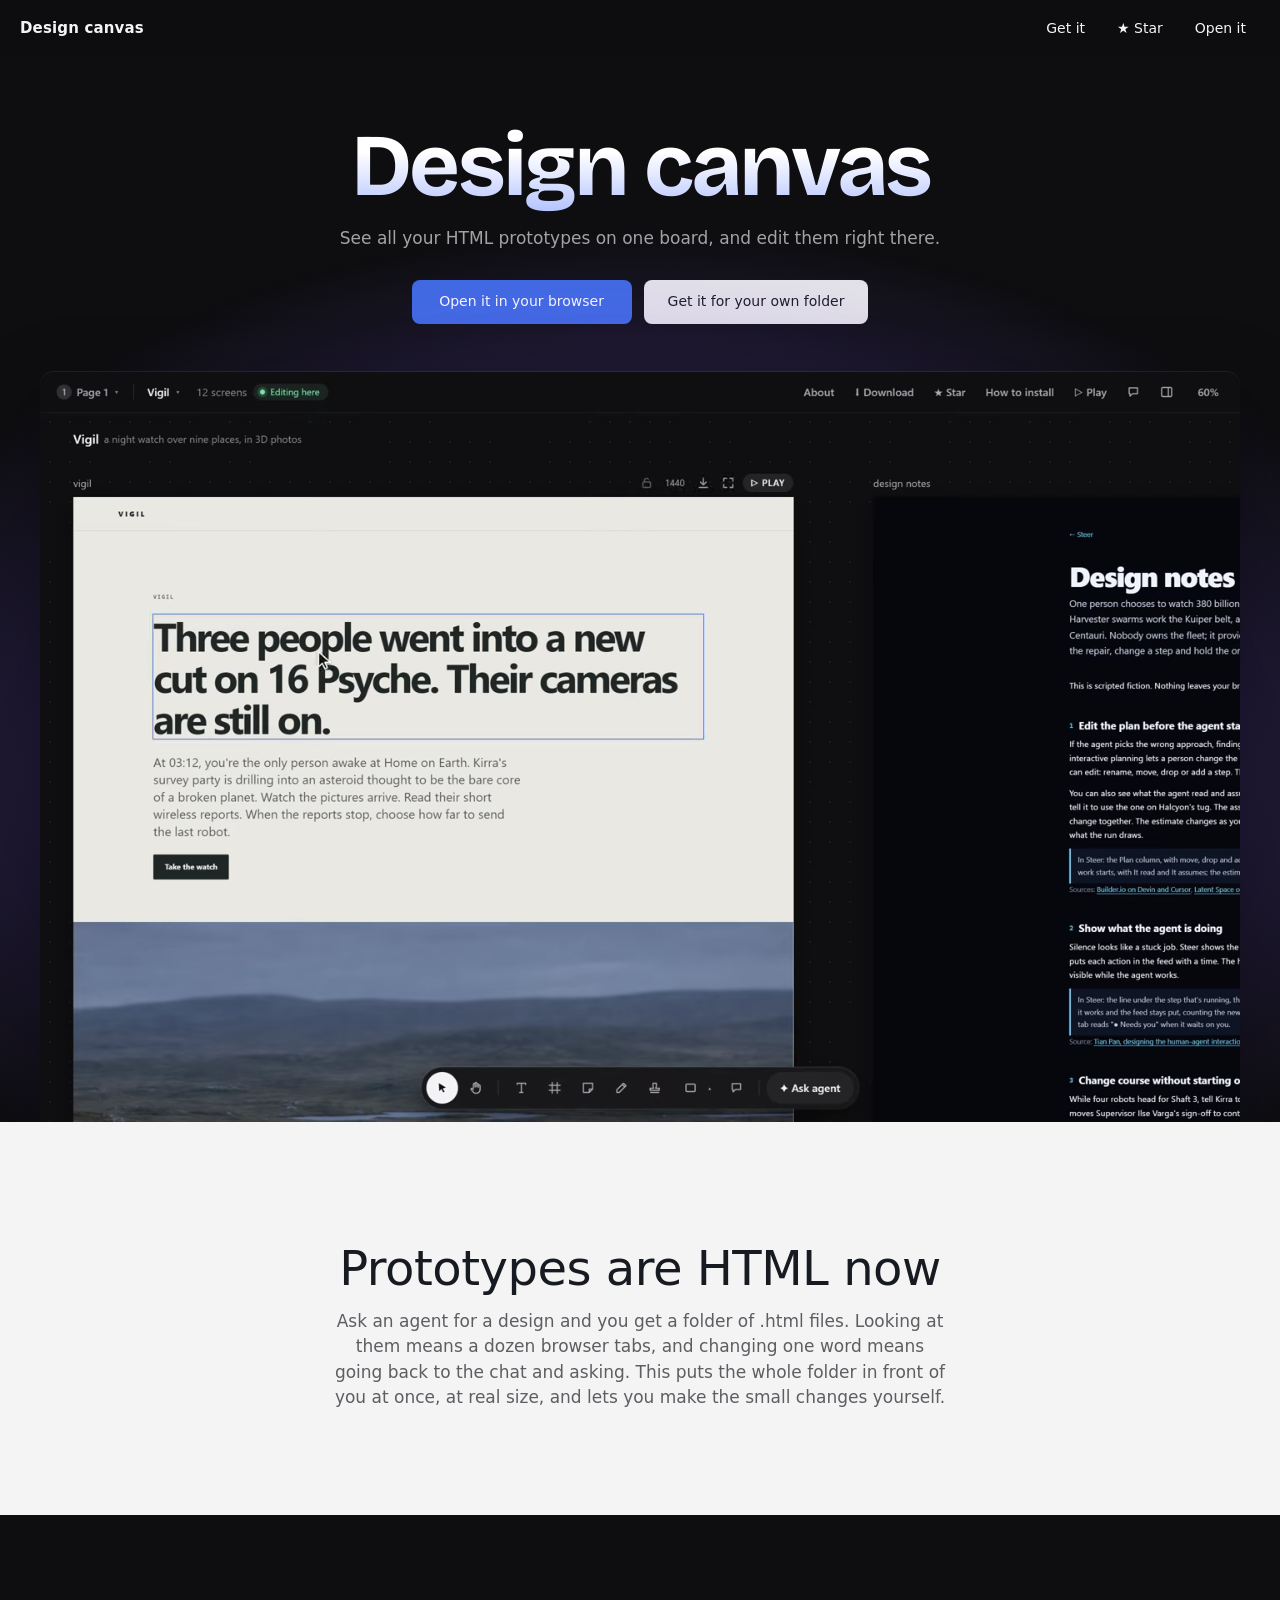
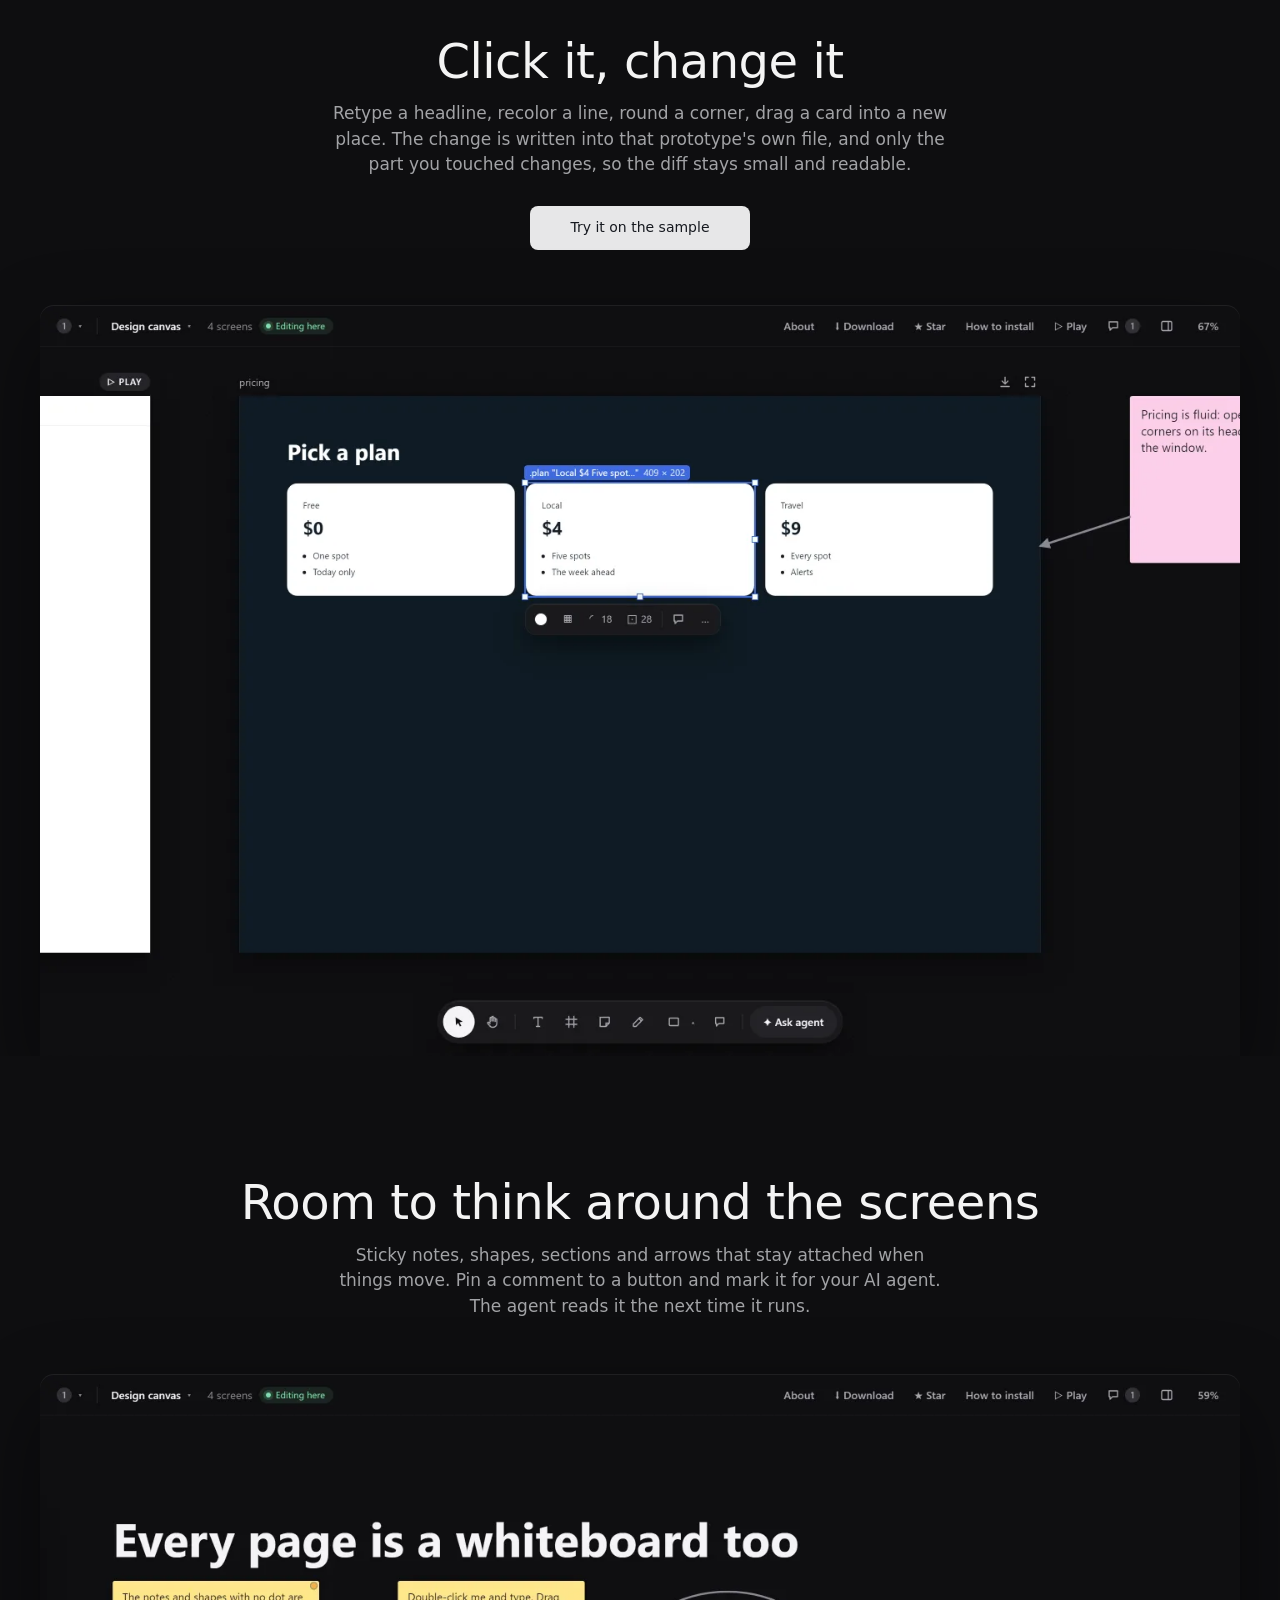
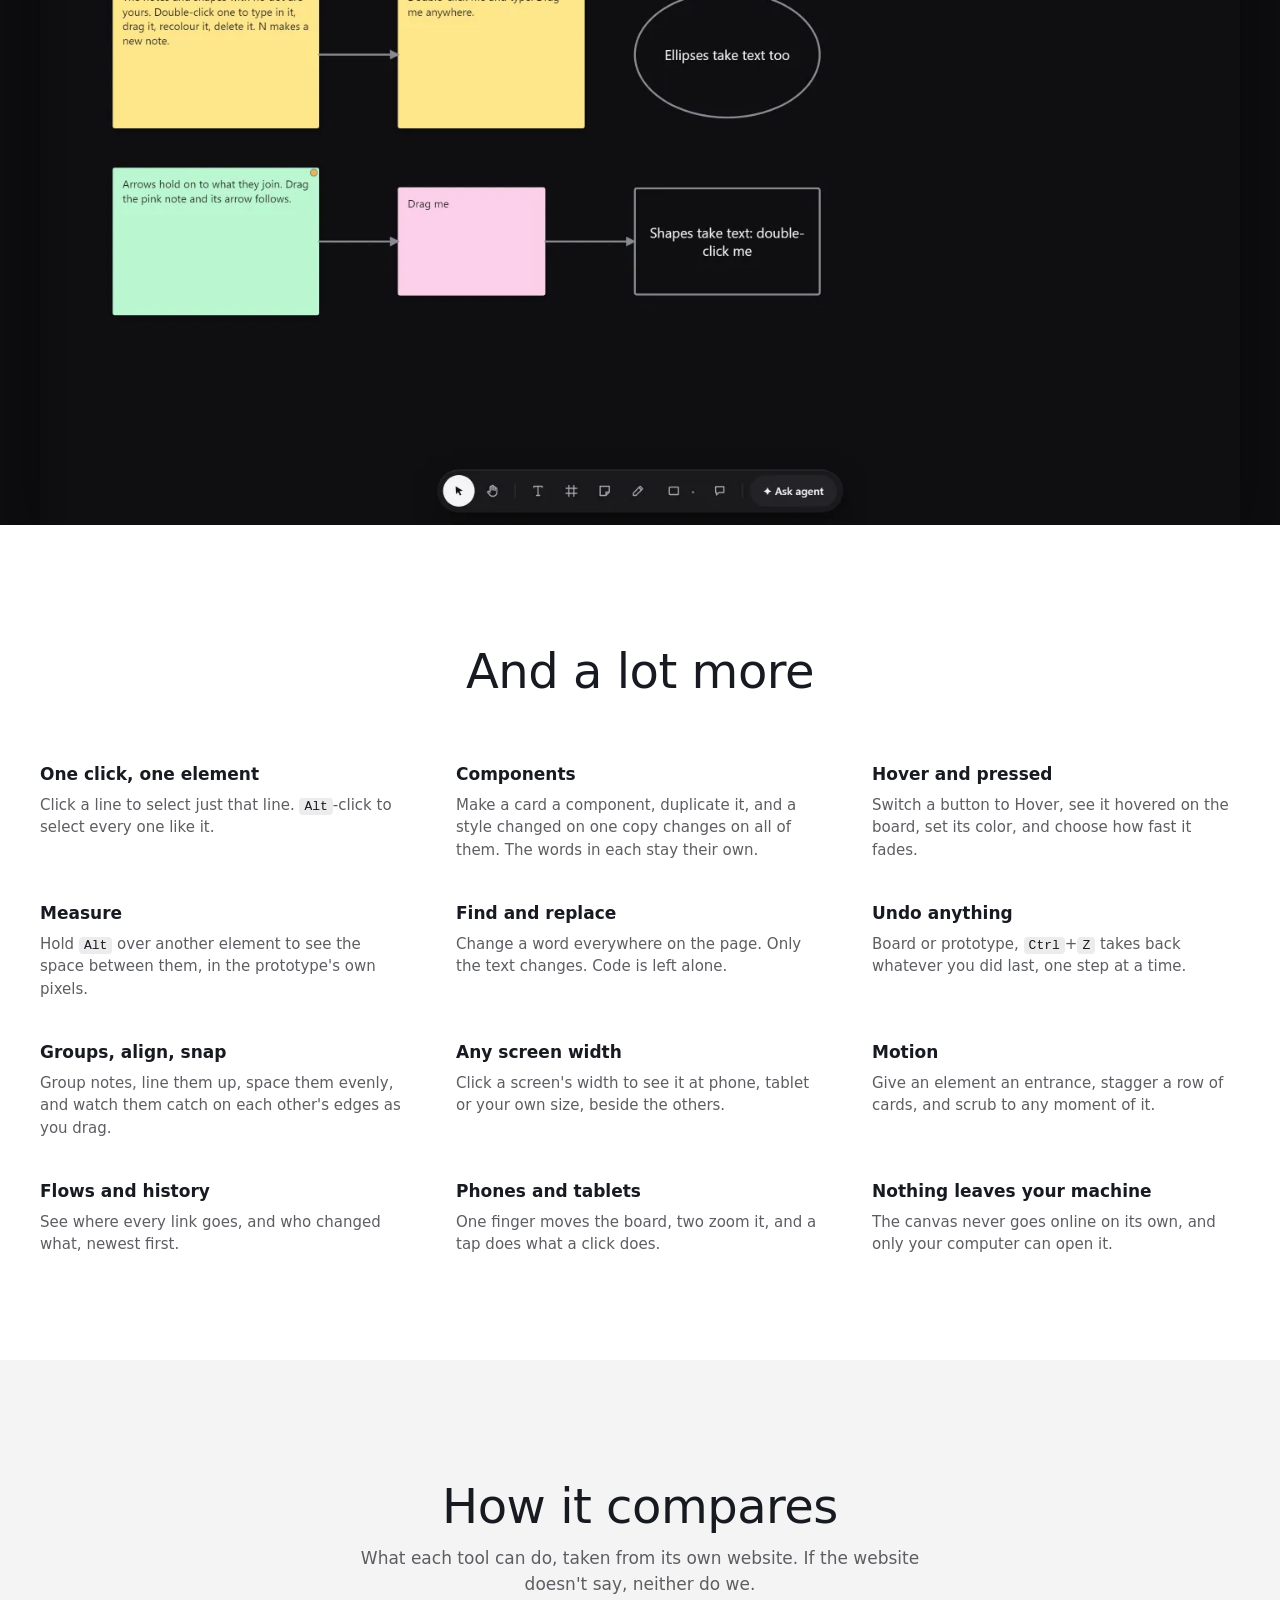
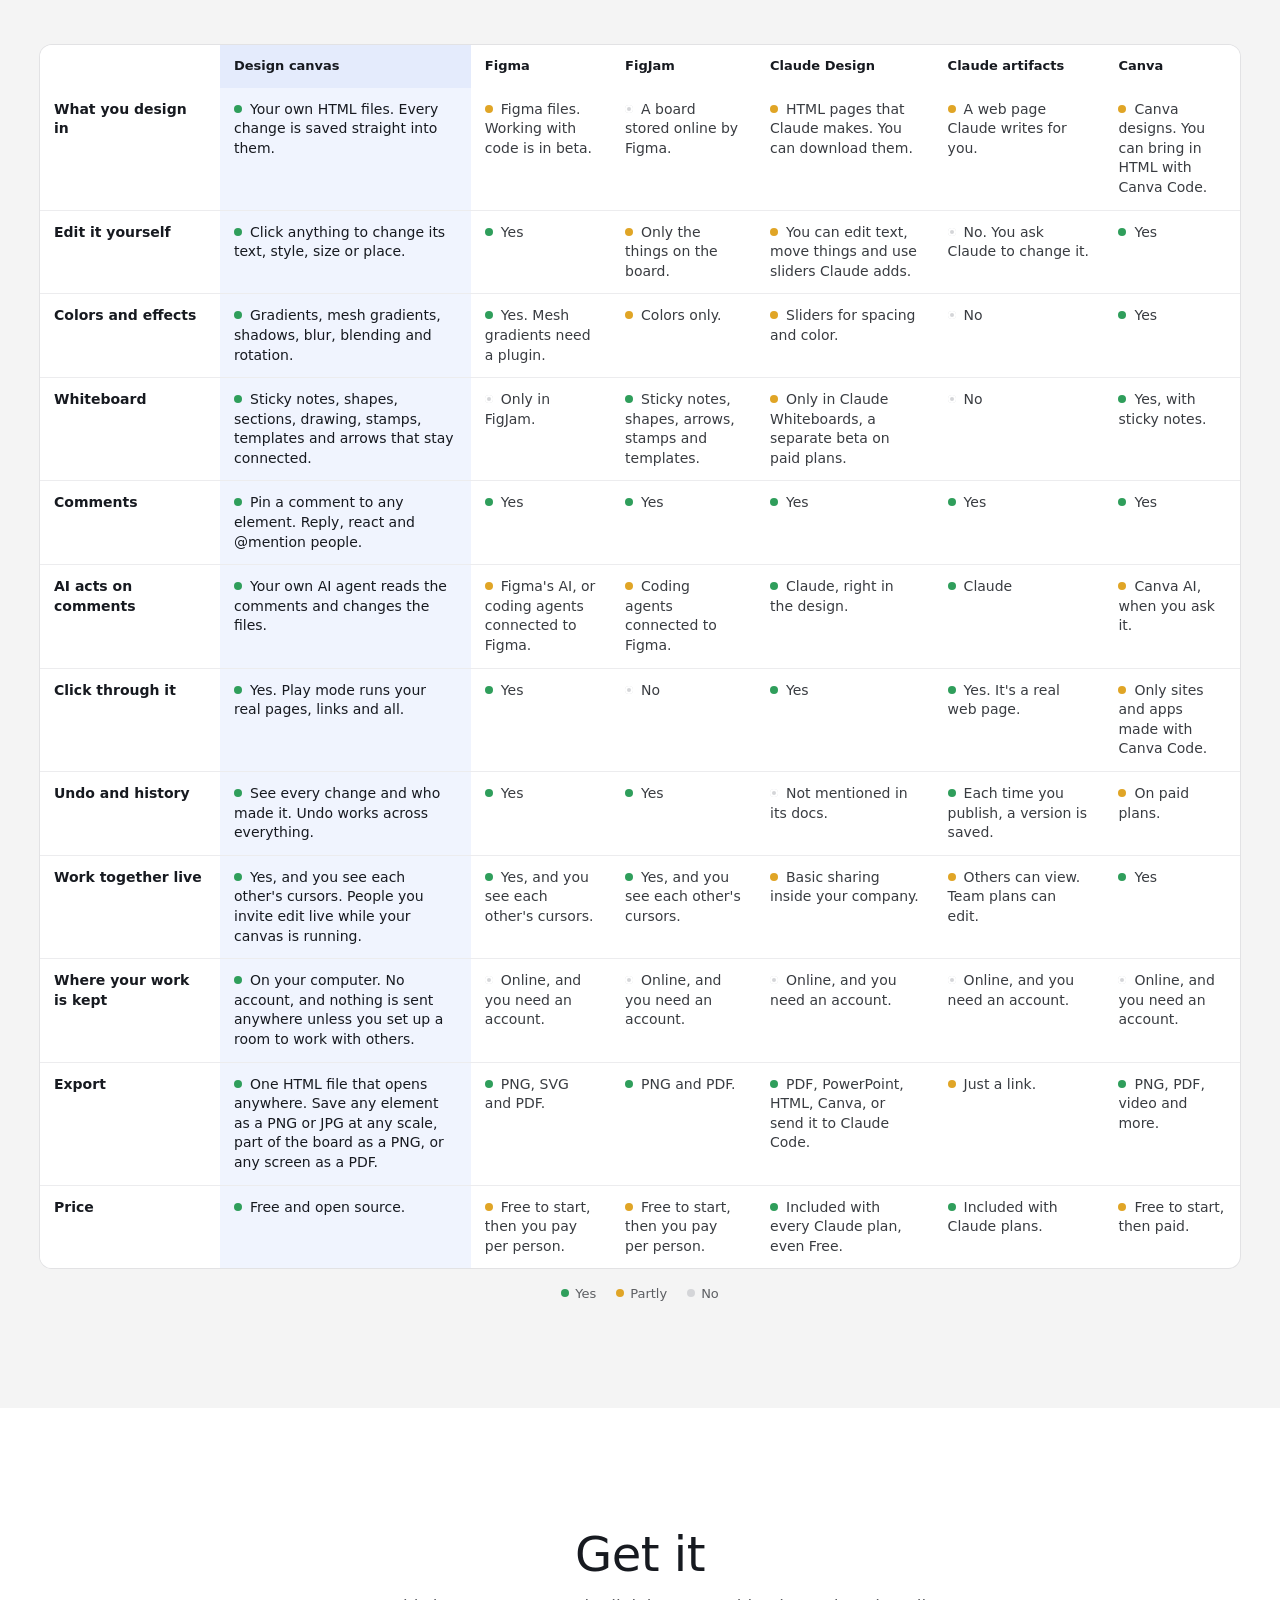
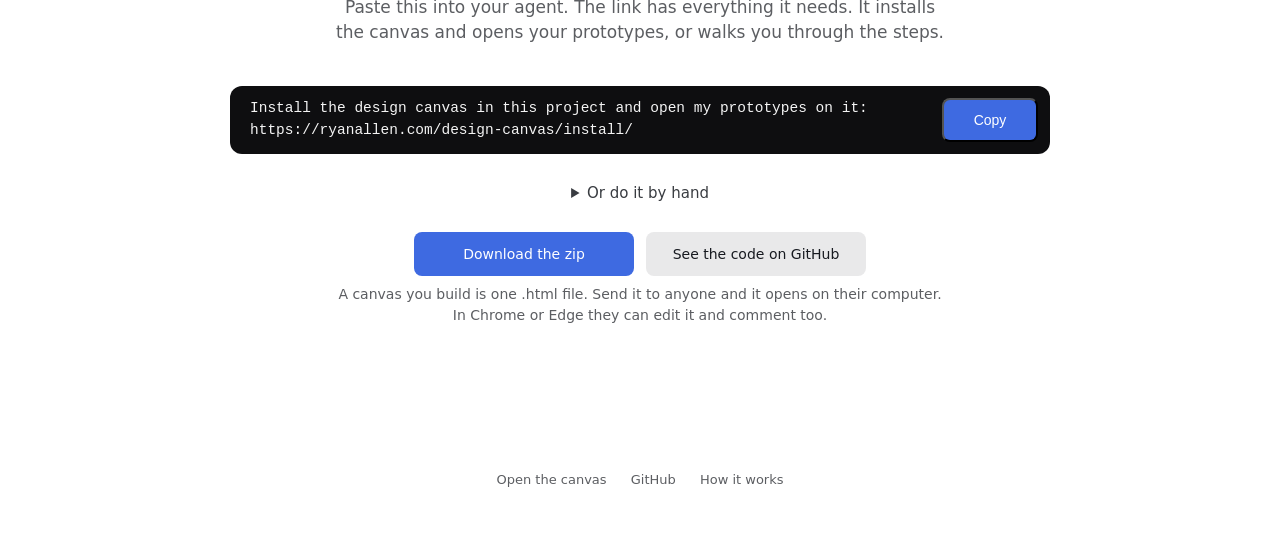
==== commit 22533b7b: "Landing page: Export cell says board pictures are PNG" ====
--- a/index.html
+++ b/index.html
@@ -313,7 +313,7 @@
           <tr><th scope="row">Undo and history</th><td class="us y">See every change and who made it. Undo works across everything.</td><td class="y">Yes</td><td class="y">Yes</td><td class="n">Not mentioned in its docs.</td><td class="y">Each time you publish, a version is saved.</td><td class="p">On paid plans.</td></tr>
           <tr><th scope="row">Work together live</th><td class="us y">Yes, and you see each other's cursors. People you invite edit live while your canvas is running.</td><td class="y">Yes, and you see each other's cursors.</td><td class="y">Yes, and you see each other's cursors.</td><td class="p">Basic sharing inside your company.</td><td class="p">Others can view. Team plans can edit.</td><td class="y">Yes</td></tr>
           <tr><th scope="row">Where your work is kept</th><td class="us y">On your computer. No account, and nothing is sent anywhere unless you set up a room to work with others.</td><td class="n">Online, and you need an account.</td><td class="n">Online, and you need an account.</td><td class="n">Online, and you need an account.</td><td class="n">Online, and you need an account.</td><td class="n">Online, and you need an account.</td></tr>
-          <tr><th scope="row">Export</th><td class="us y">One HTML file that opens anywhere. Save any element or part of the board as a PNG or JPG at any scale, or any screen as a PDF.</td><td class="y">PNG, SVG and PDF.</td><td class="y">PNG and PDF.</td><td class="y">PDF, PowerPoint, HTML, Canva, or send it to Claude Code.</td><td class="p">Just a link.</td><td class="y">PNG, PDF, video and more.</td></tr>
+          <tr><th scope="row">Export</th><td class="us y">One HTML file that opens anywhere. Save any element as a PNG or JPG at any scale, part of the board as a PNG, or any screen as a PDF.</td><td class="y">PNG, SVG and PDF.</td><td class="y">PNG and PDF.</td><td class="y">PDF, PowerPoint, HTML, Canva, or send it to Claude Code.</td><td class="p">Just a link.</td><td class="y">PNG, PDF, video and more.</td></tr>
           <tr><th scope="row">Price</th><td class="us y">Free and open source.</td><td class="p">Free to start, then you pay per person.</td><td class="p">Free to start, then you pay per person.</td><td class="y">Included with every Claude plan, even Free.</td><td class="y">Included with Claude plans.</td><td class="p">Free to start, then paid.</td></tr>
           </tbody>
       </table>
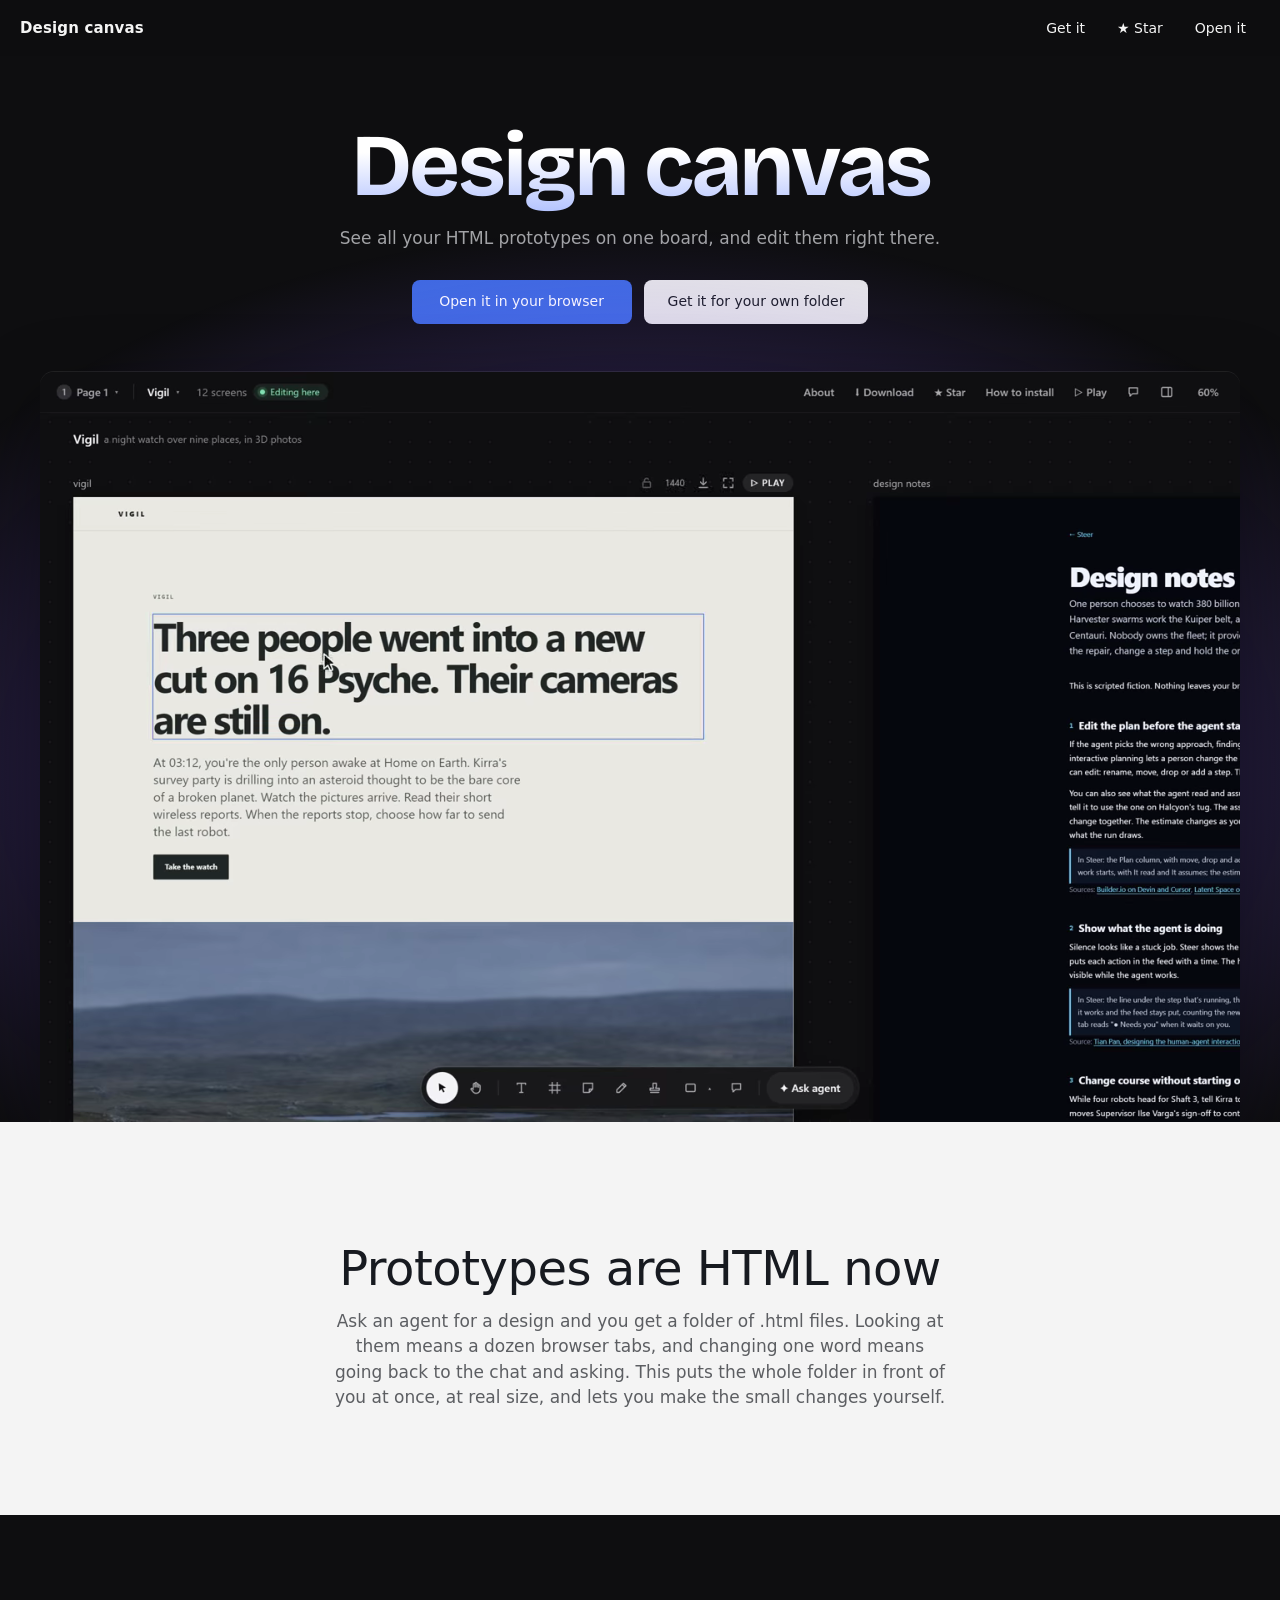
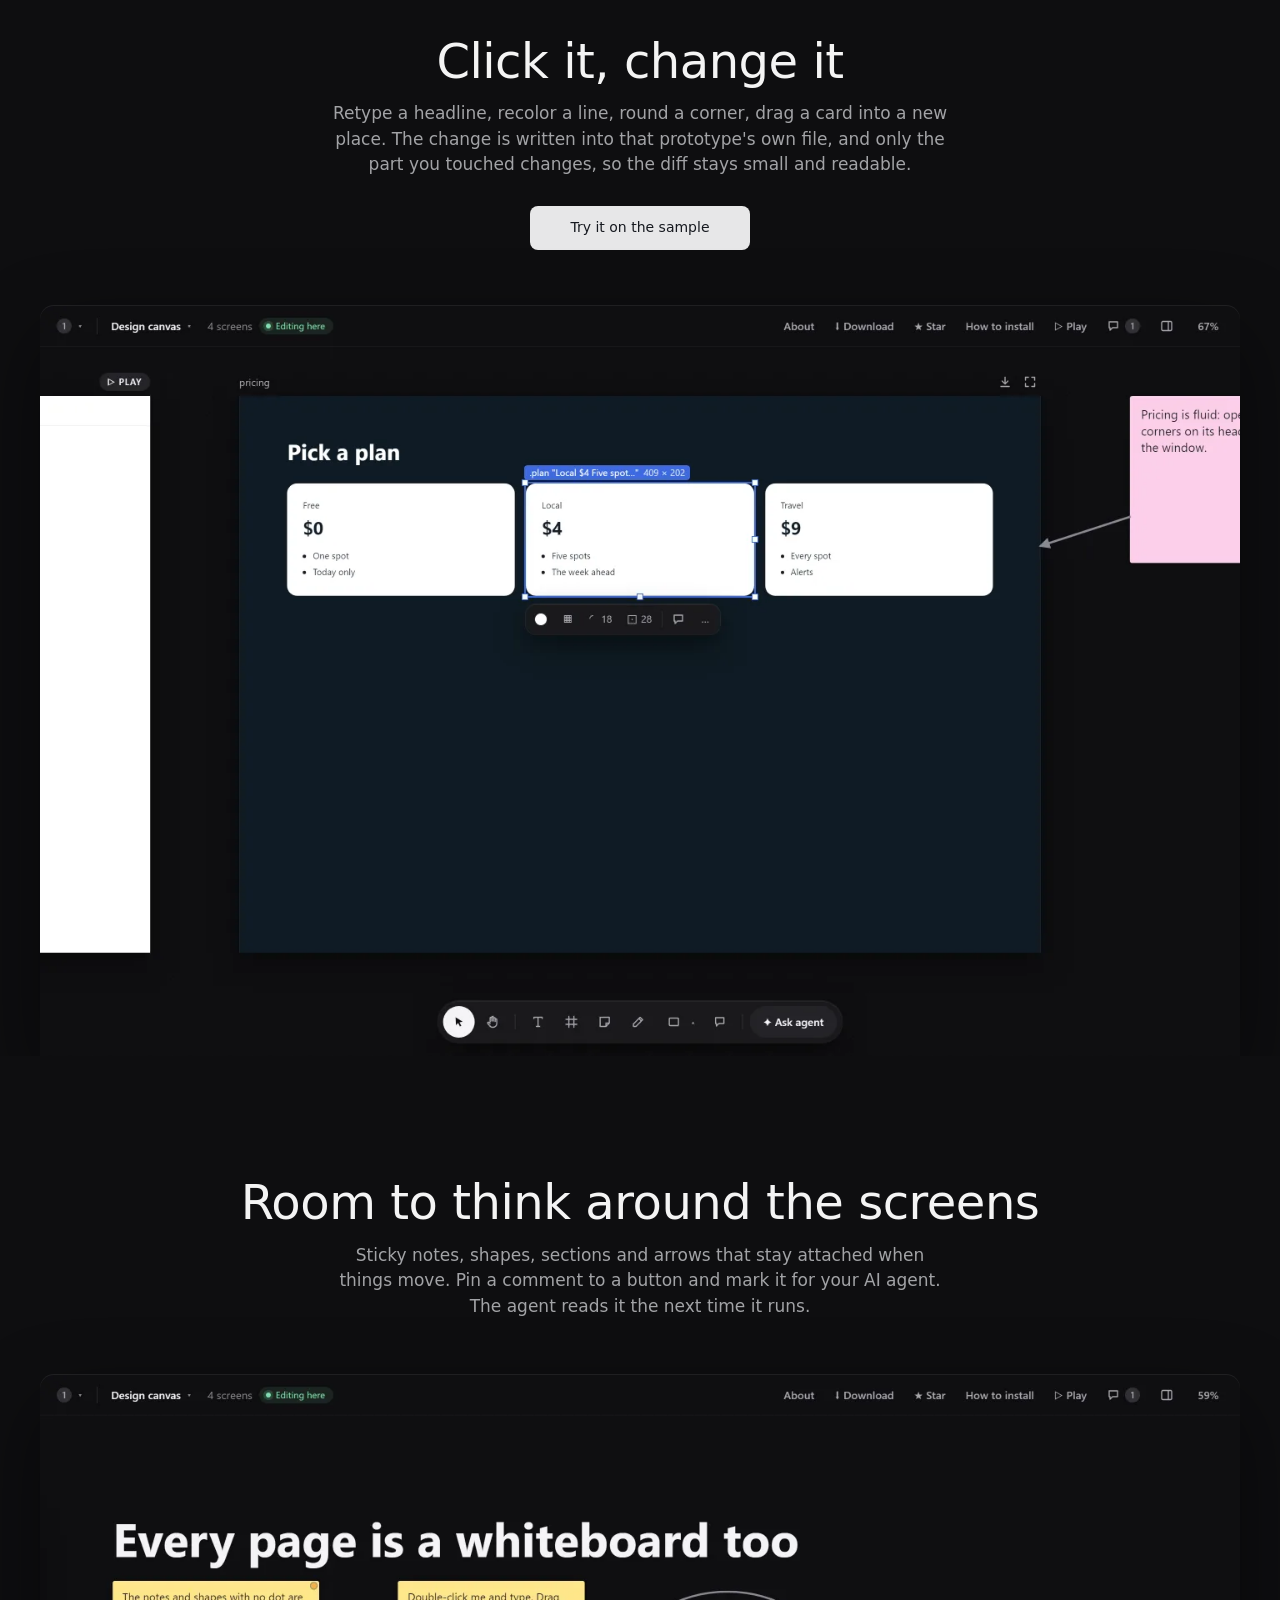
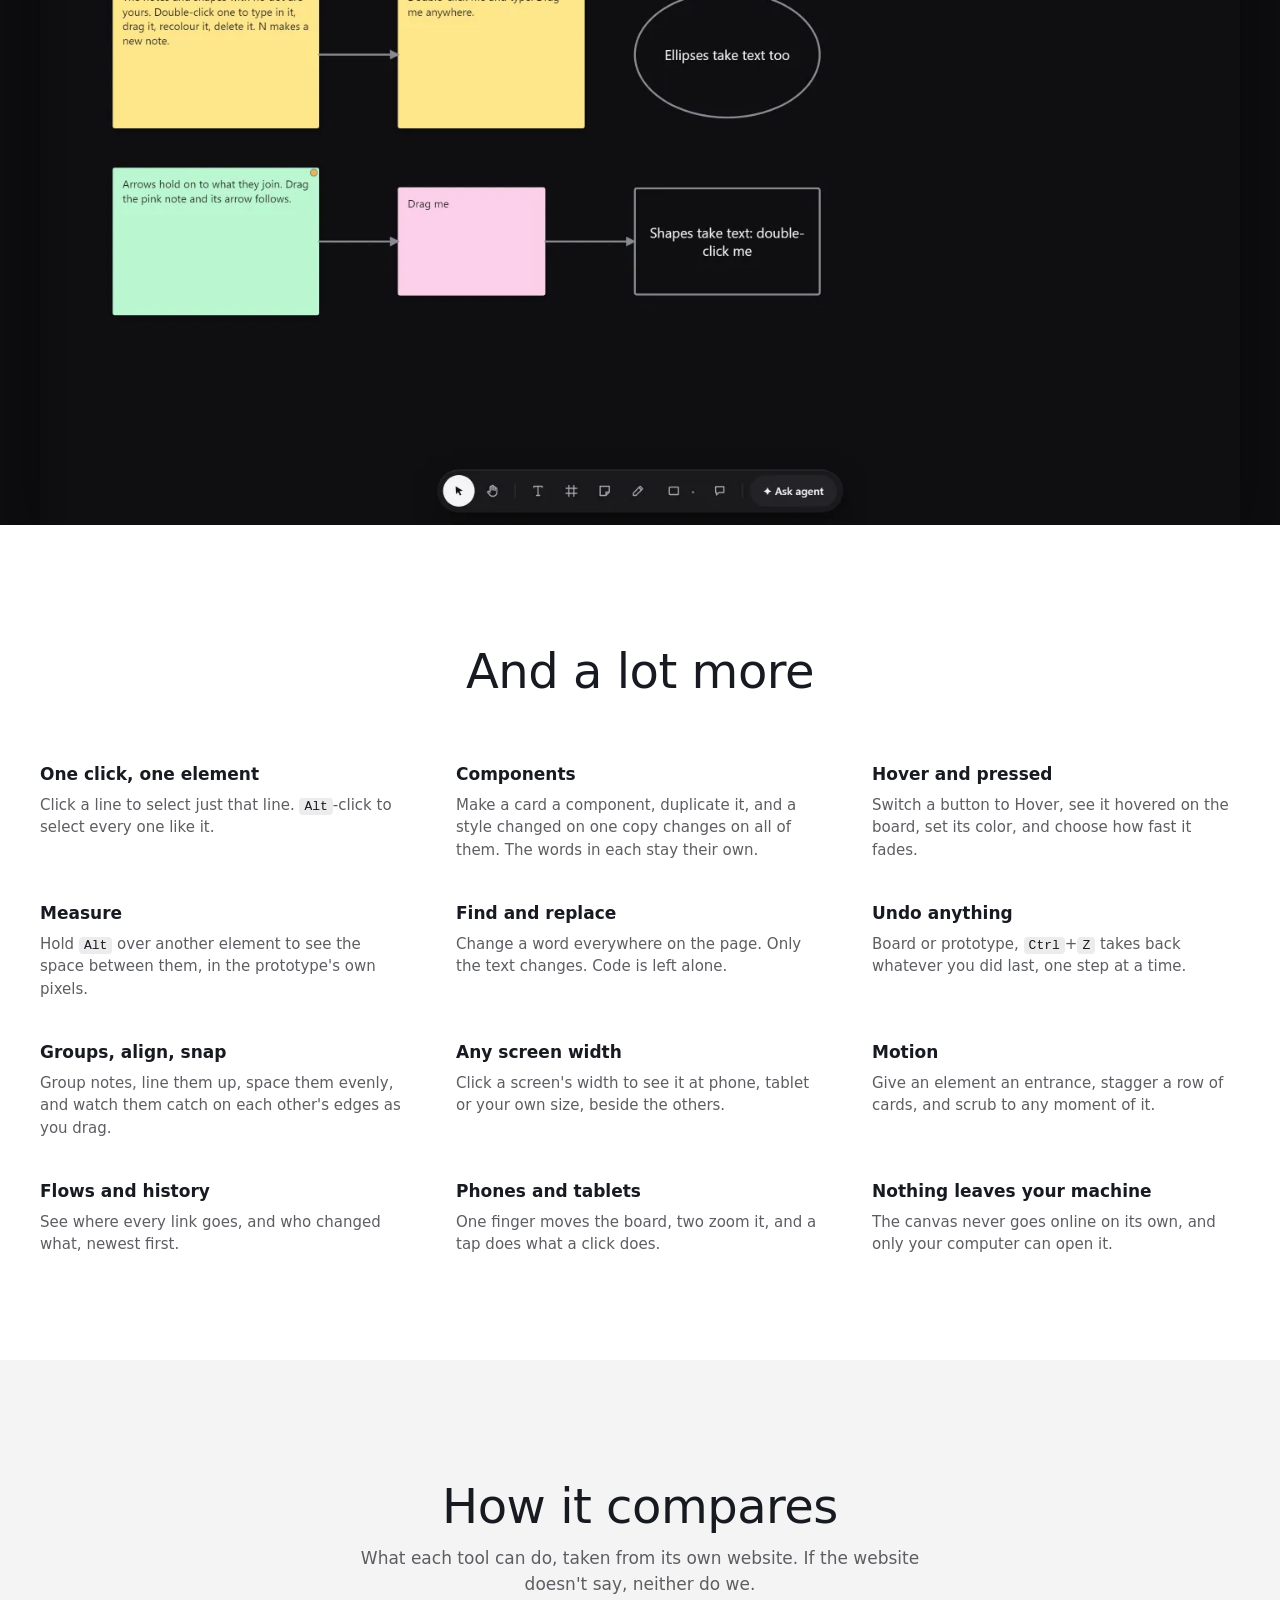
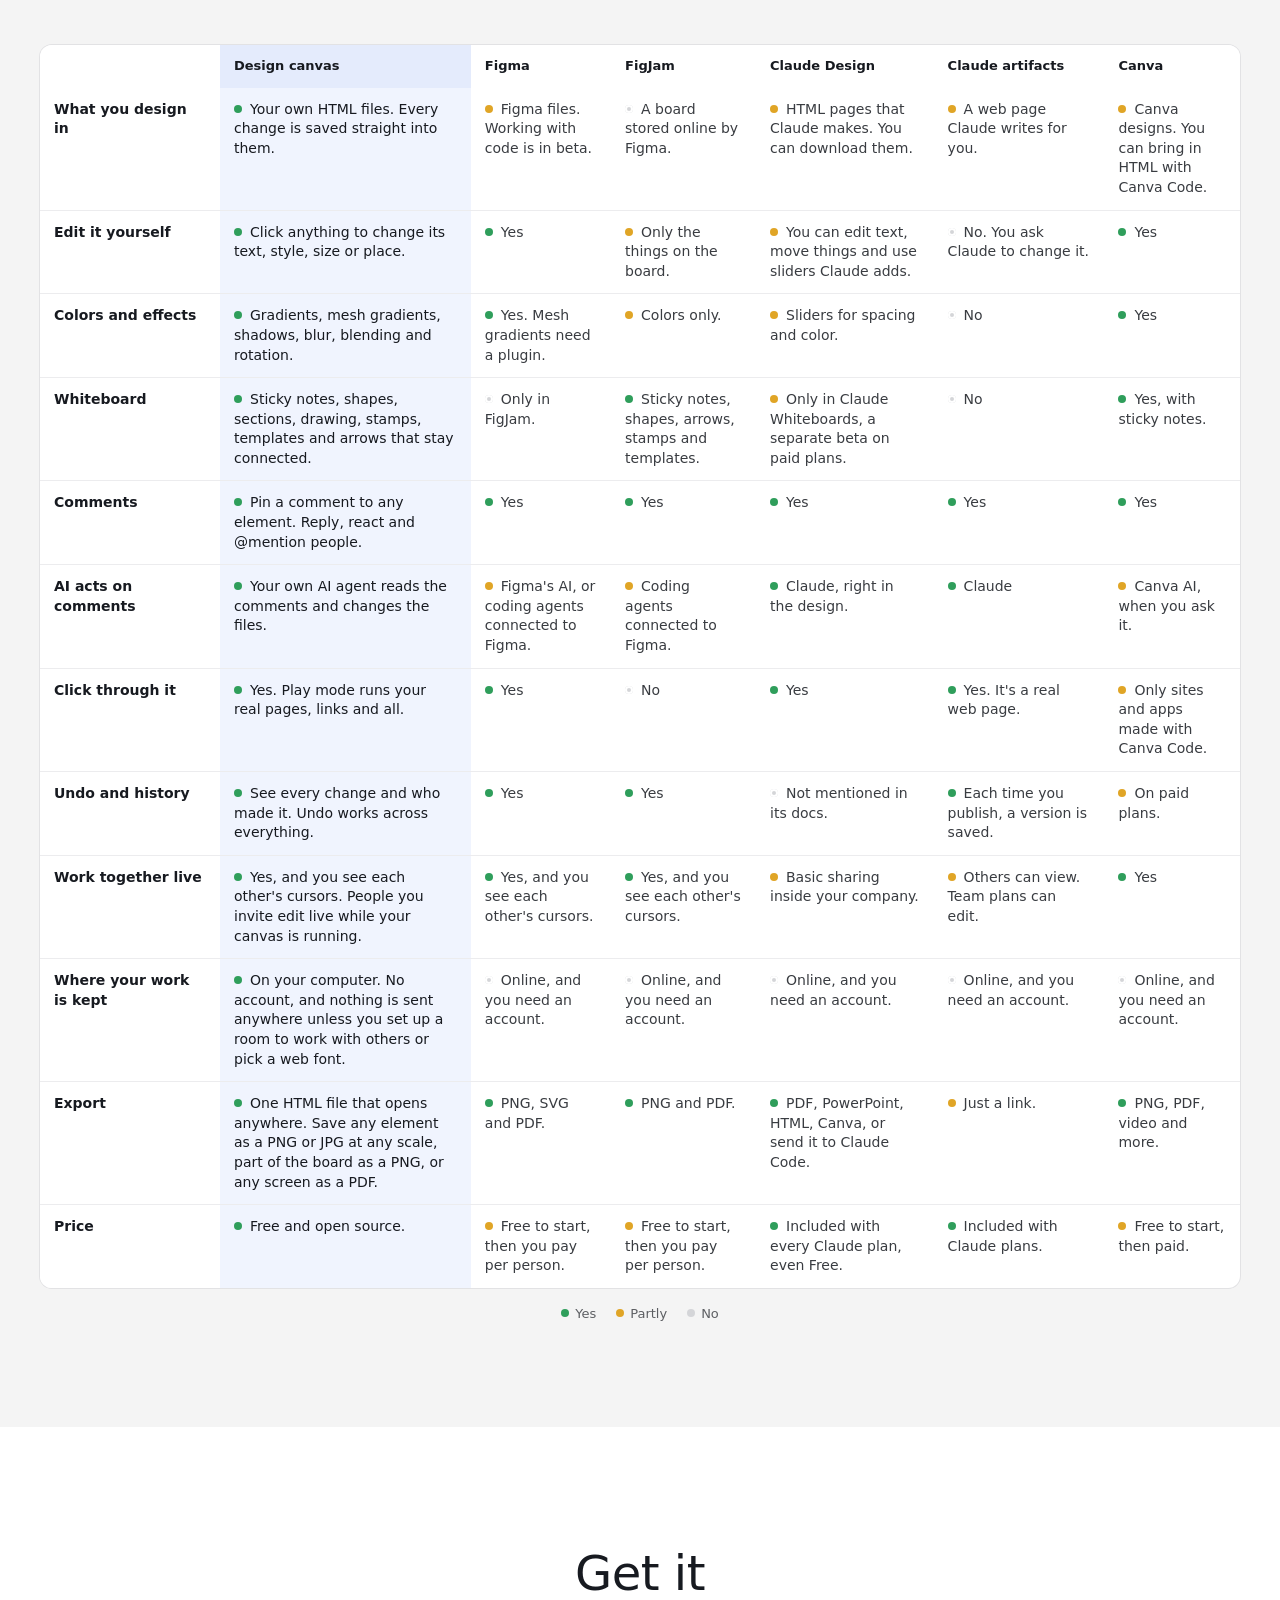
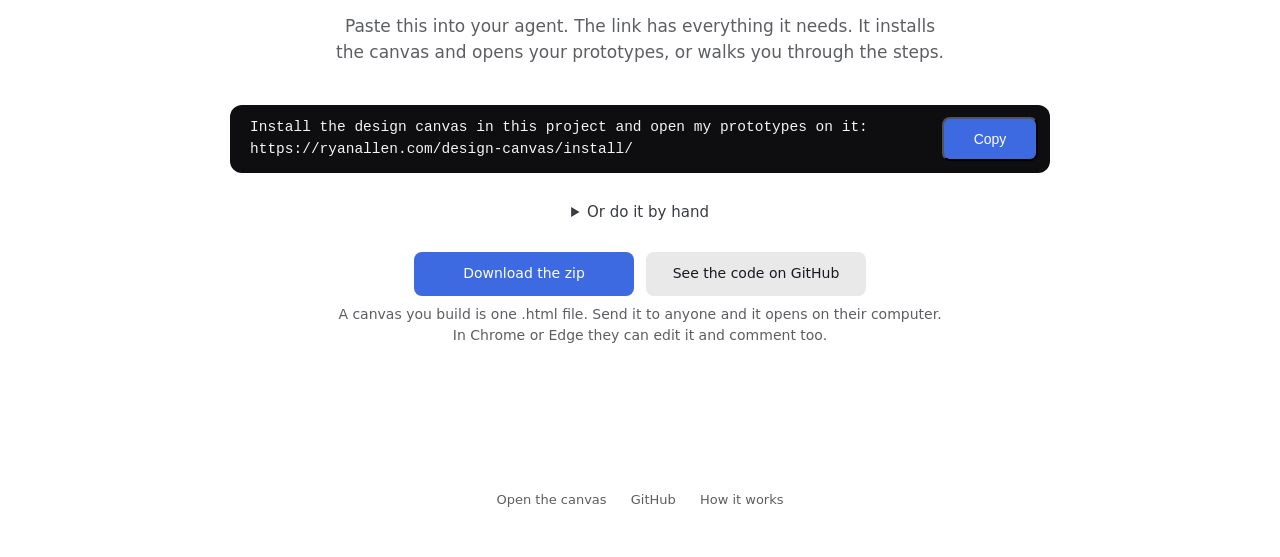
==== commit 5addb661: "README and landing page: a web font picked is the other thing fetched from the internet" ====
--- a/index.html
+++ b/index.html
@@ -312,7 +312,7 @@
           <tr><th scope="row">Click through it</th><td class="us y">Yes. Play mode runs your real pages, links and all.</td><td class="y">Yes</td><td class="n">No</td><td class="y">Yes</td><td class="y">Yes. It's a real web page.</td><td class="p">Only sites and apps made with Canva Code.</td></tr>
           <tr><th scope="row">Undo and history</th><td class="us y">See every change and who made it. Undo works across everything.</td><td class="y">Yes</td><td class="y">Yes</td><td class="n">Not mentioned in its docs.</td><td class="y">Each time you publish, a version is saved.</td><td class="p">On paid plans.</td></tr>
           <tr><th scope="row">Work together live</th><td class="us y">Yes, and you see each other's cursors. People you invite edit live while your canvas is running.</td><td class="y">Yes, and you see each other's cursors.</td><td class="y">Yes, and you see each other's cursors.</td><td class="p">Basic sharing inside your company.</td><td class="p">Others can view. Team plans can edit.</td><td class="y">Yes</td></tr>
-          <tr><th scope="row">Where your work is kept</th><td class="us y">On your computer. No account, and nothing is sent anywhere unless you set up a room to work with others.</td><td class="n">Online, and you need an account.</td><td class="n">Online, and you need an account.</td><td class="n">Online, and you need an account.</td><td class="n">Online, and you need an account.</td><td class="n">Online, and you need an account.</td></tr>
+          <tr><th scope="row">Where your work is kept</th><td class="us y">On your computer. No account, and nothing is sent anywhere unless you set up a room to work with others or pick a web font.</td><td class="n">Online, and you need an account.</td><td class="n">Online, and you need an account.</td><td class="n">Online, and you need an account.</td><td class="n">Online, and you need an account.</td><td class="n">Online, and you need an account.</td></tr>
           <tr><th scope="row">Export</th><td class="us y">One HTML file that opens anywhere. Save any element as a PNG or JPG at any scale, part of the board as a PNG, or any screen as a PDF.</td><td class="y">PNG, SVG and PDF.</td><td class="y">PNG and PDF.</td><td class="y">PDF, PowerPoint, HTML, Canva, or send it to Claude Code.</td><td class="p">Just a link.</td><td class="y">PNG, PDF, video and more.</td></tr>
           <tr><th scope="row">Price</th><td class="us y">Free and open source.</td><td class="p">Free to start, then you pay per person.</td><td class="p">Free to start, then you pay per person.</td><td class="y">Included with every Claude plan, even Free.</td><td class="y">Included with Claude plans.</td><td class="p">Free to start, then paid.</td></tr>
           </tbody>
